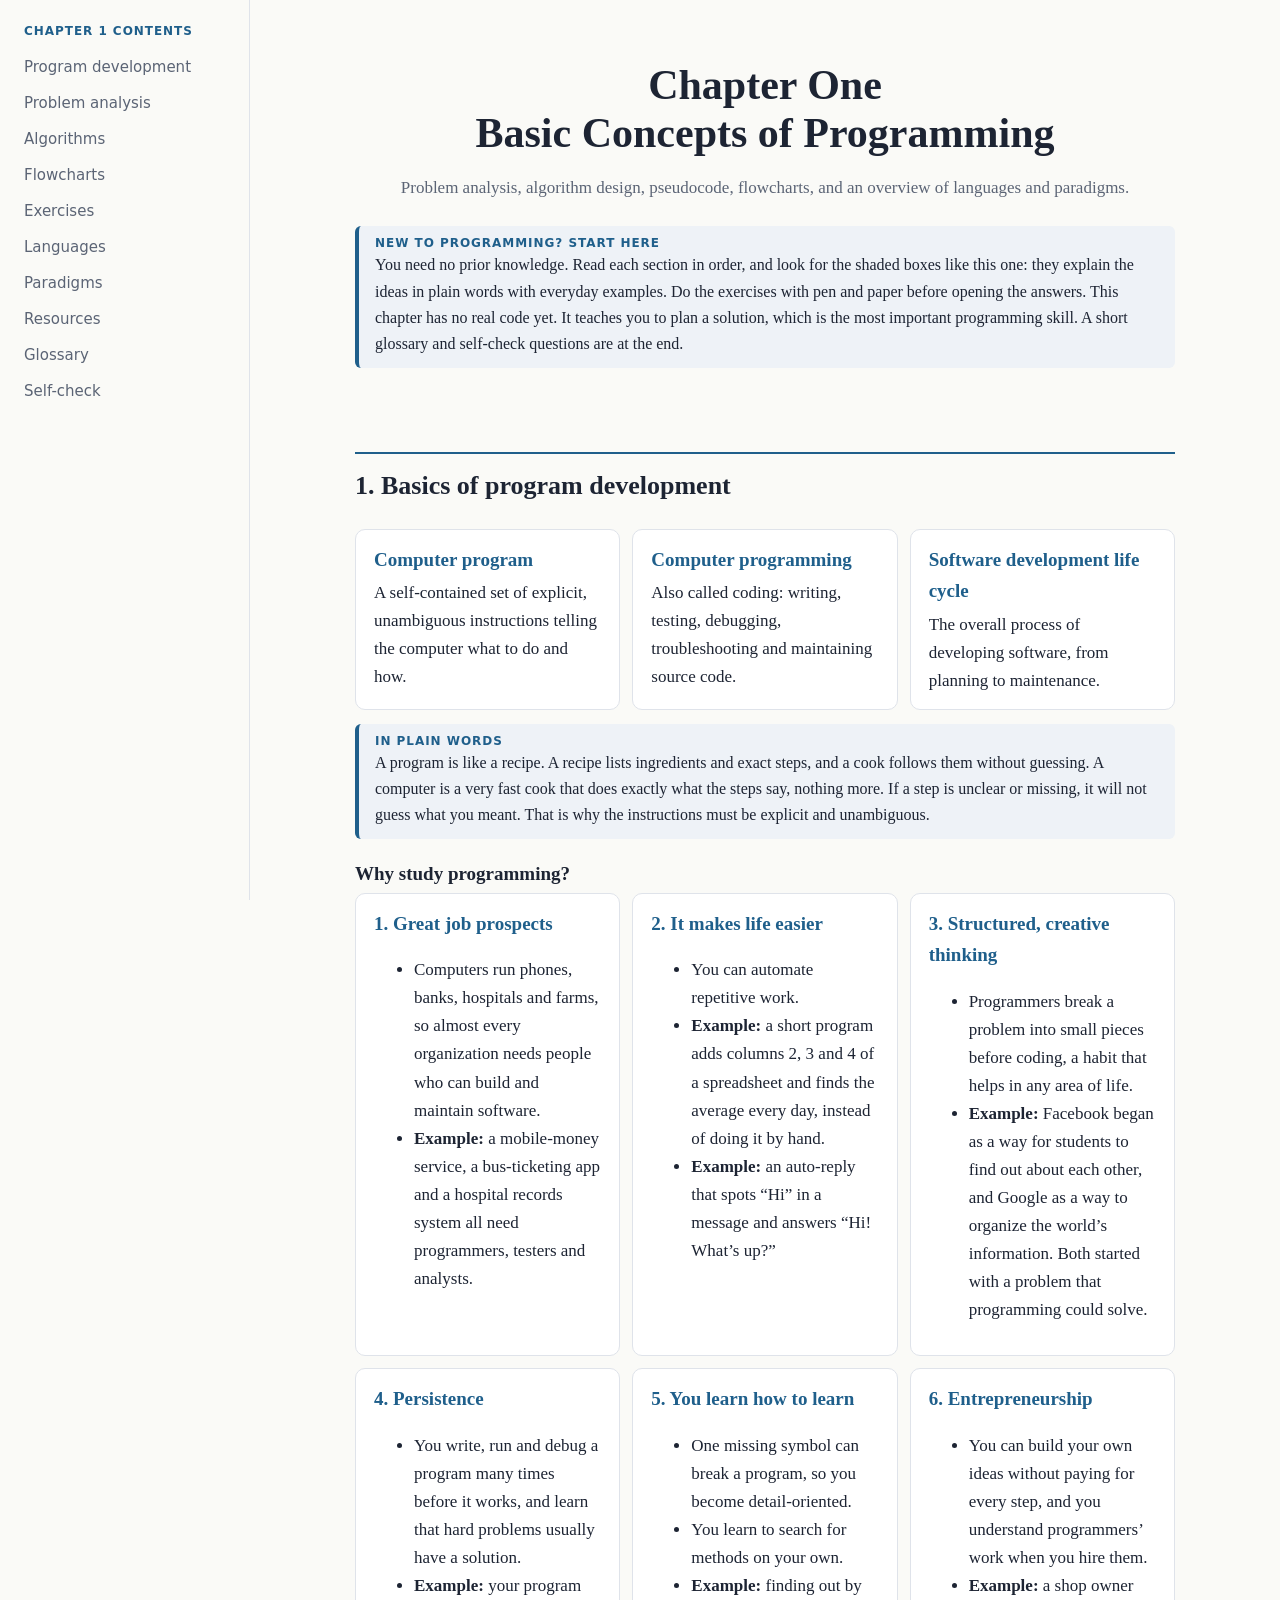
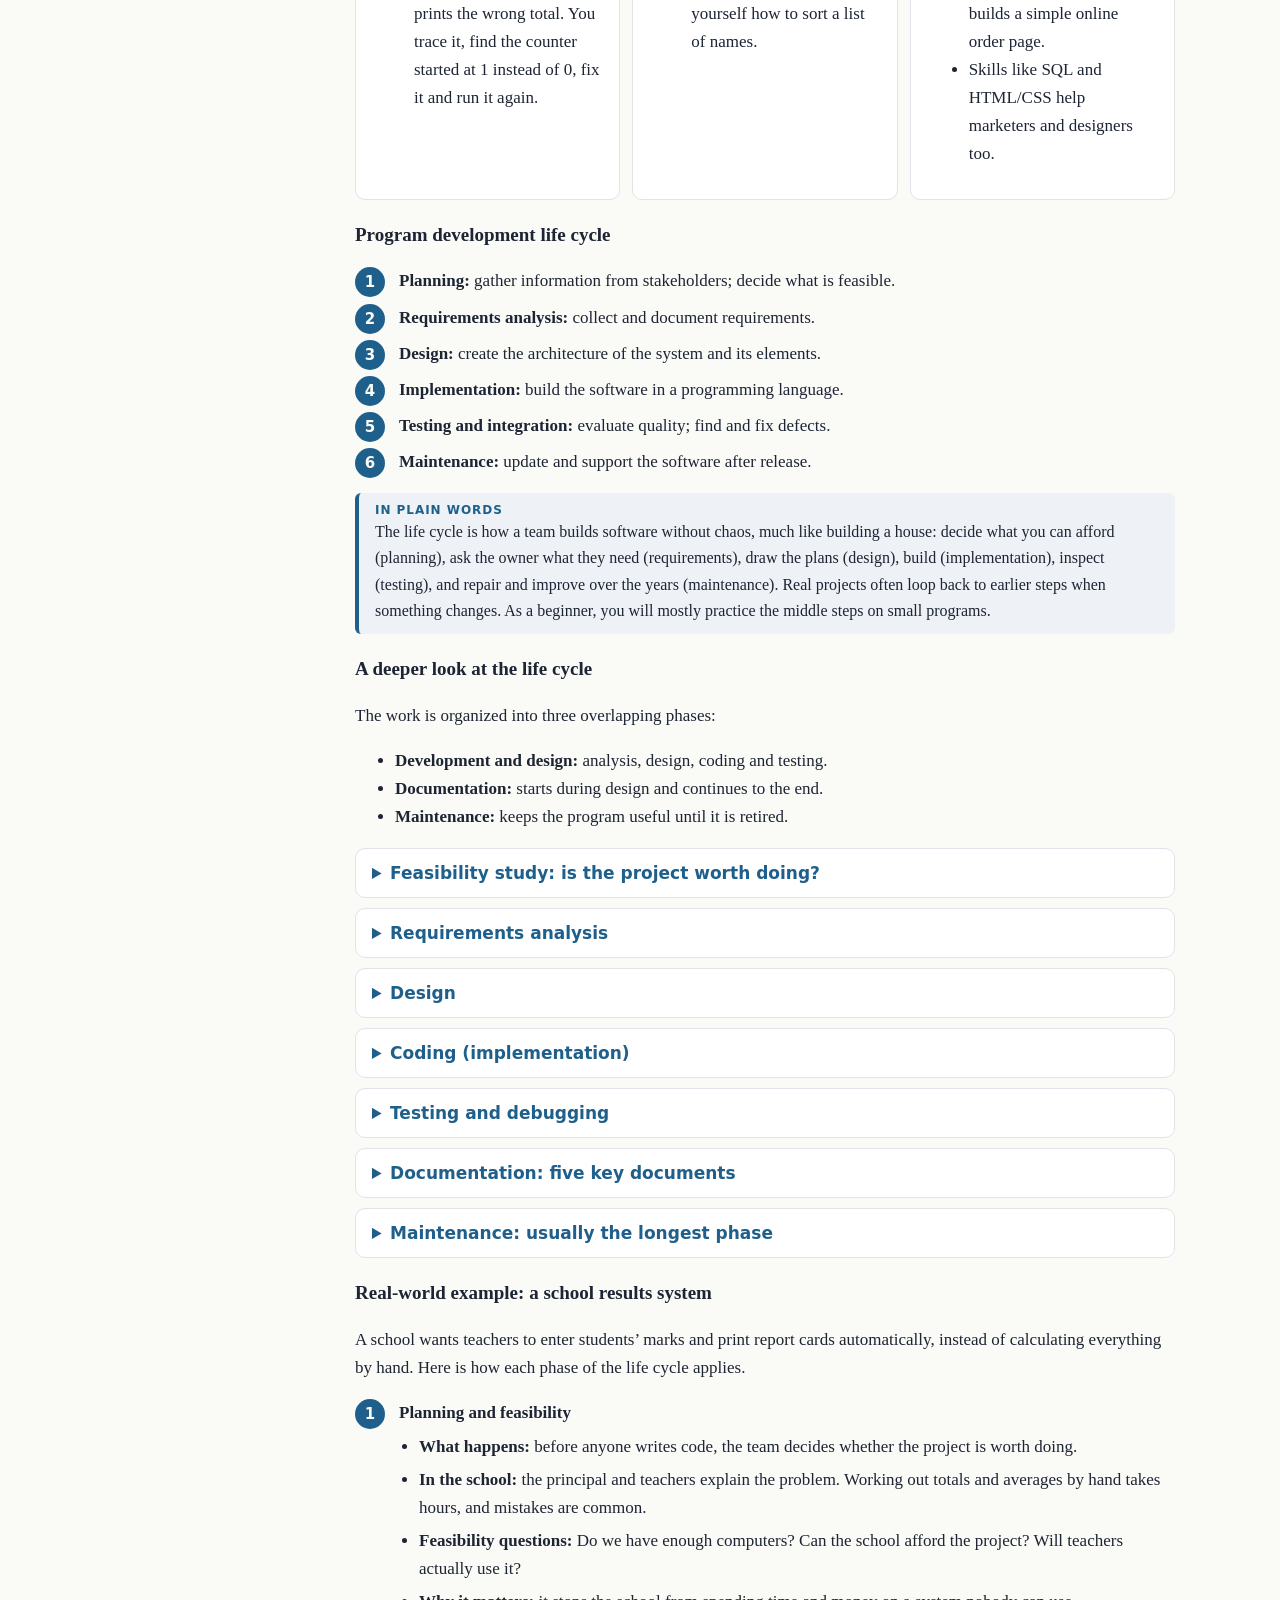
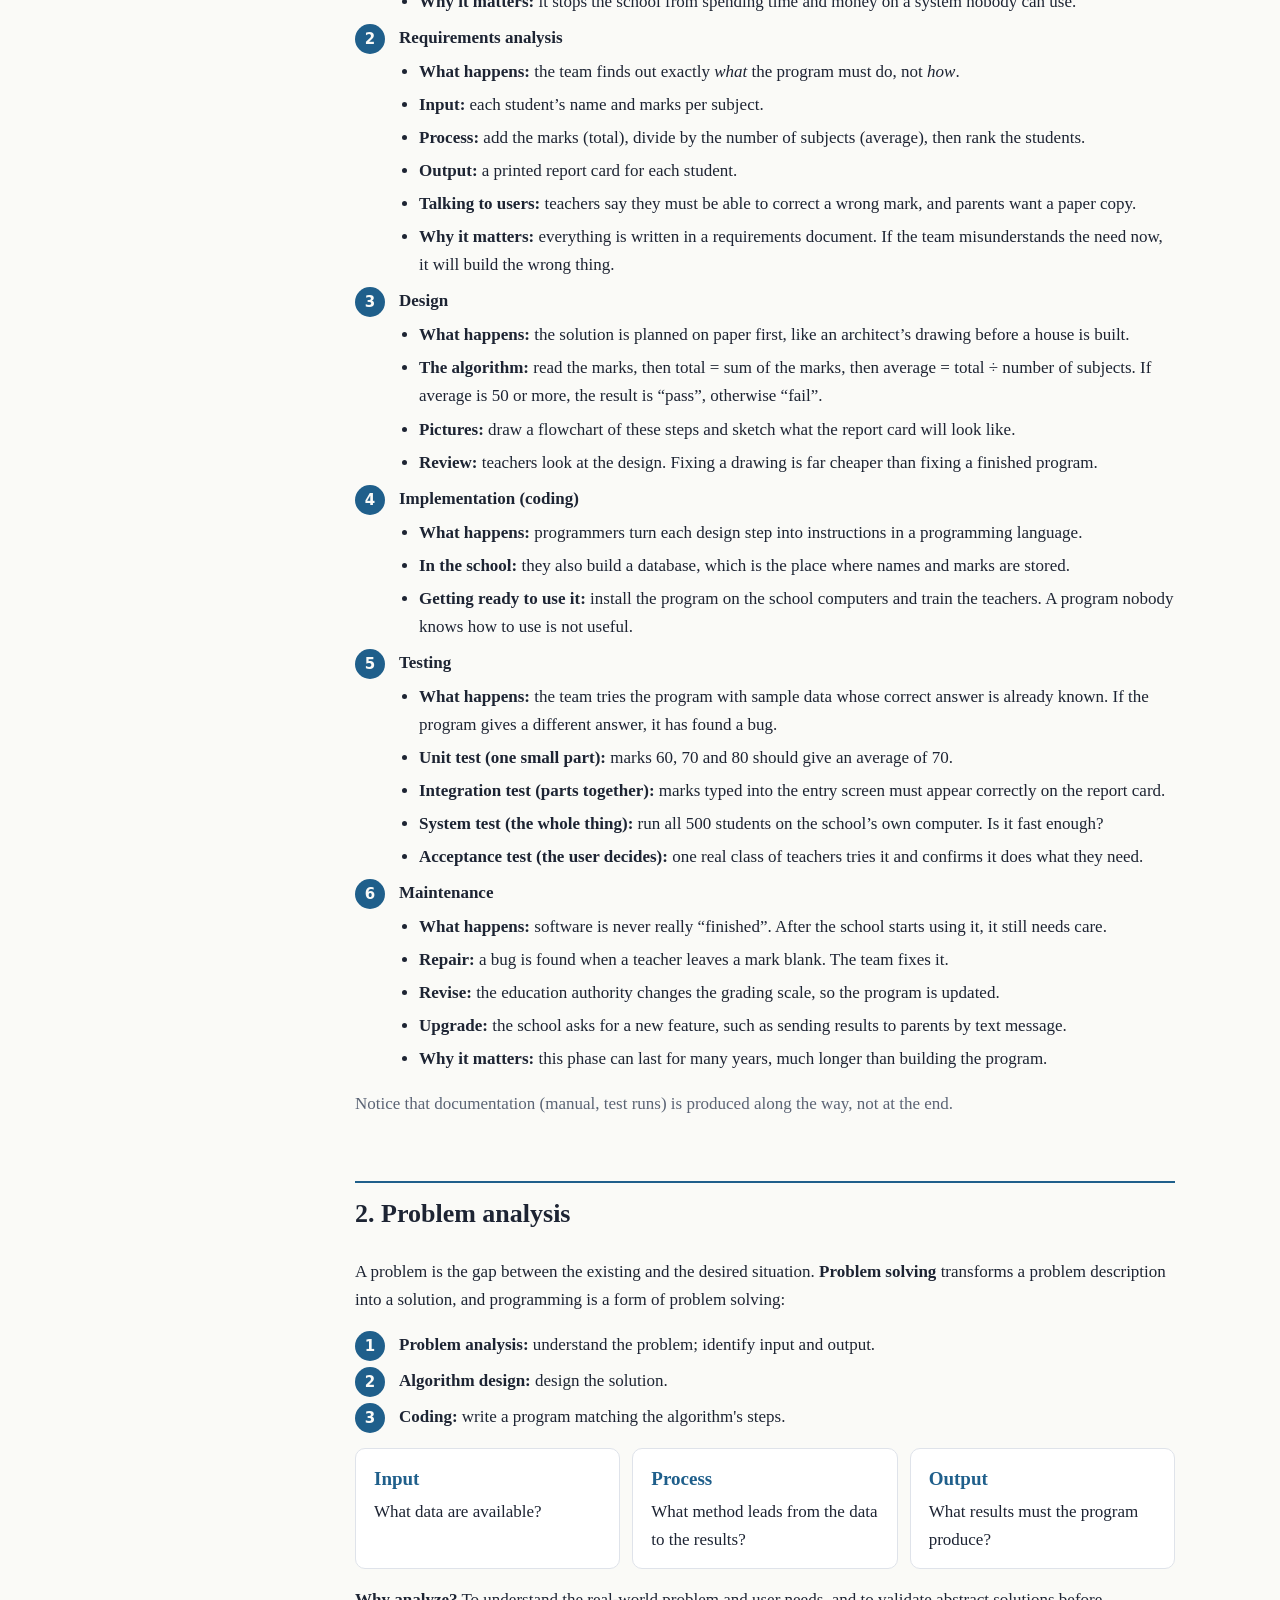
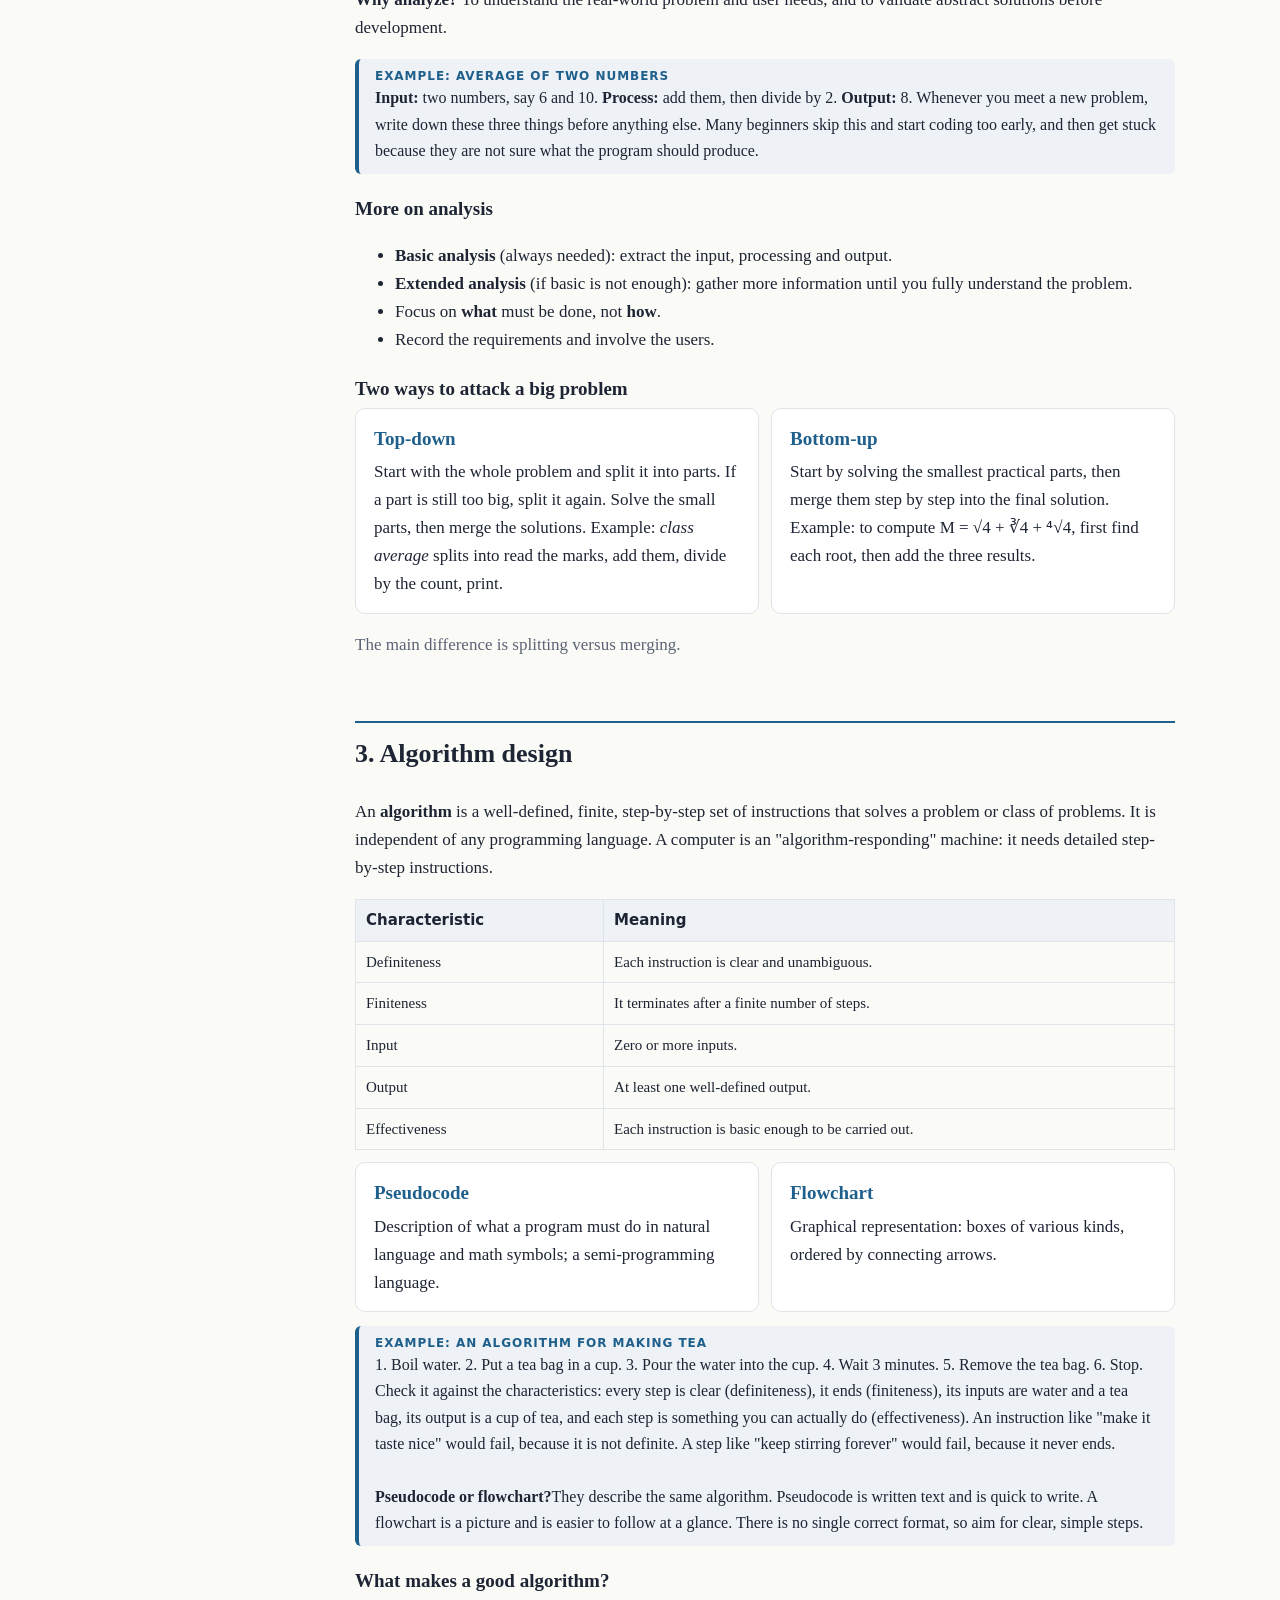
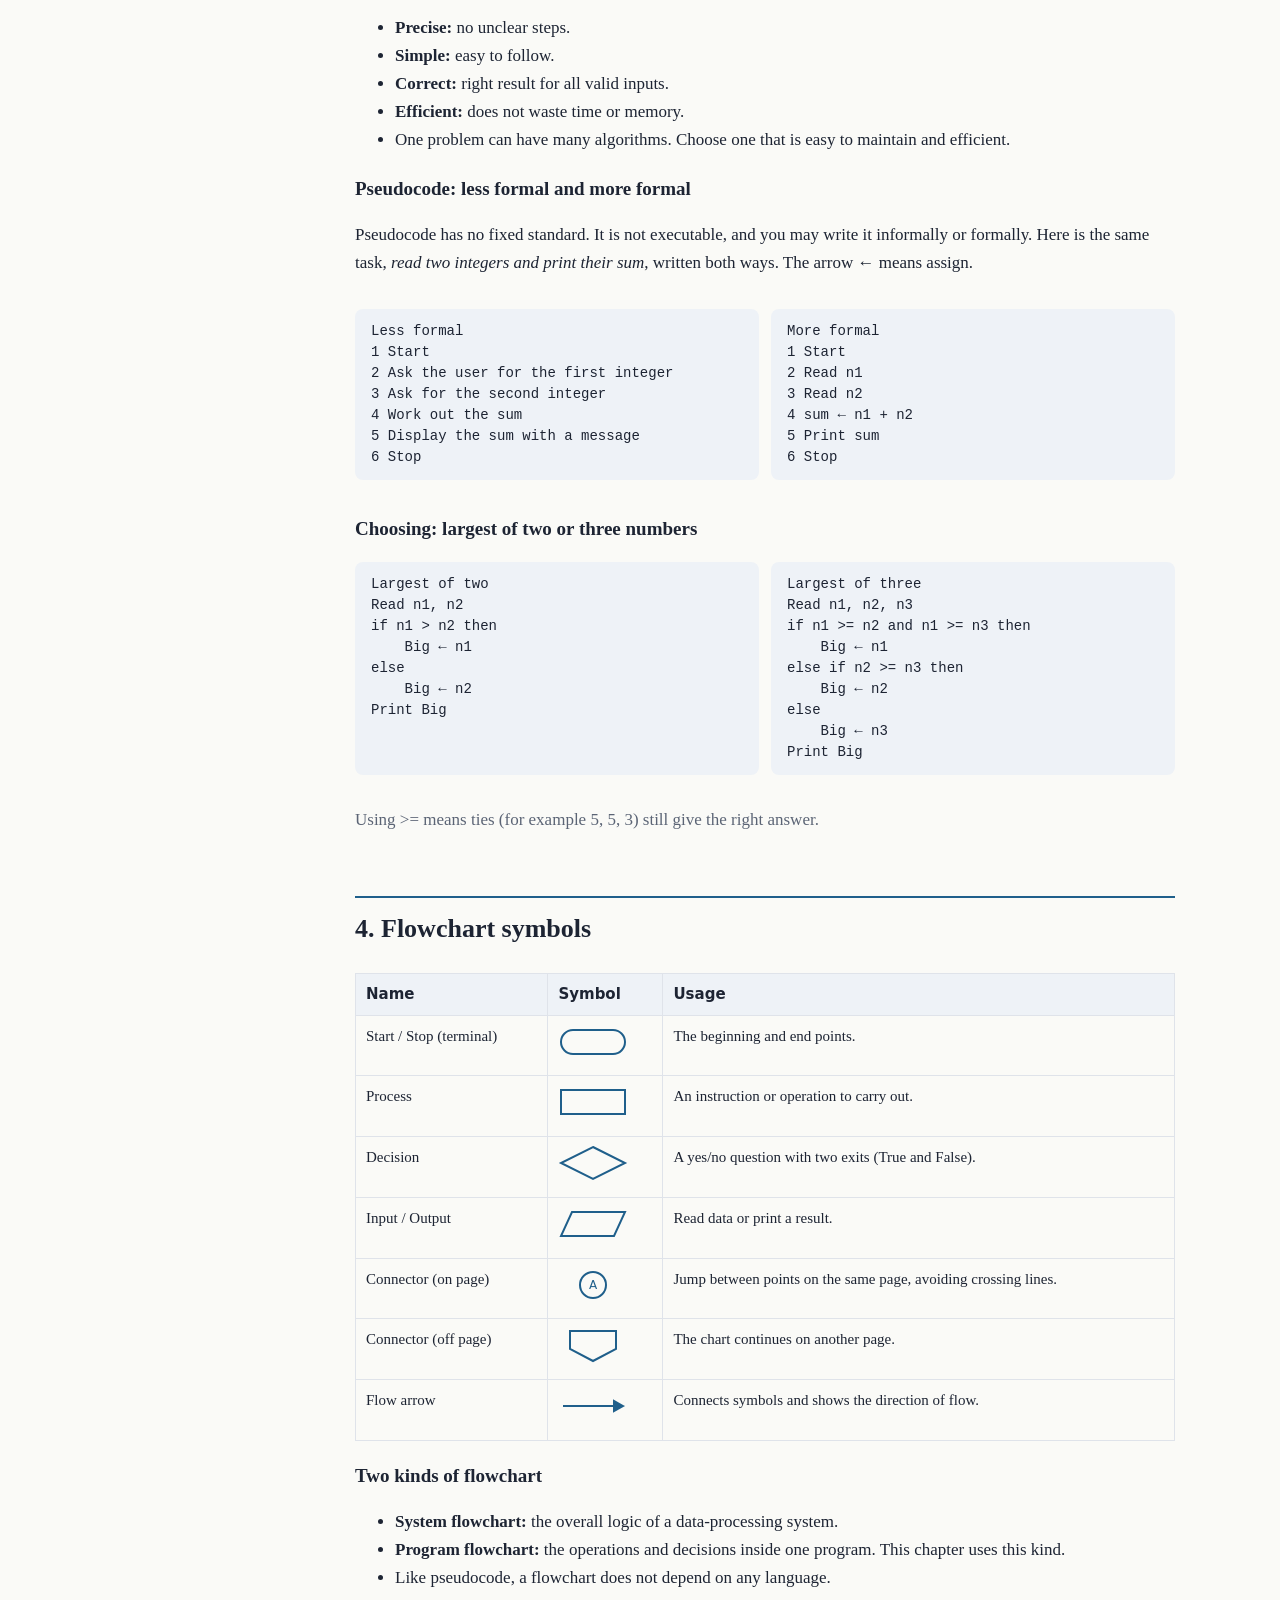
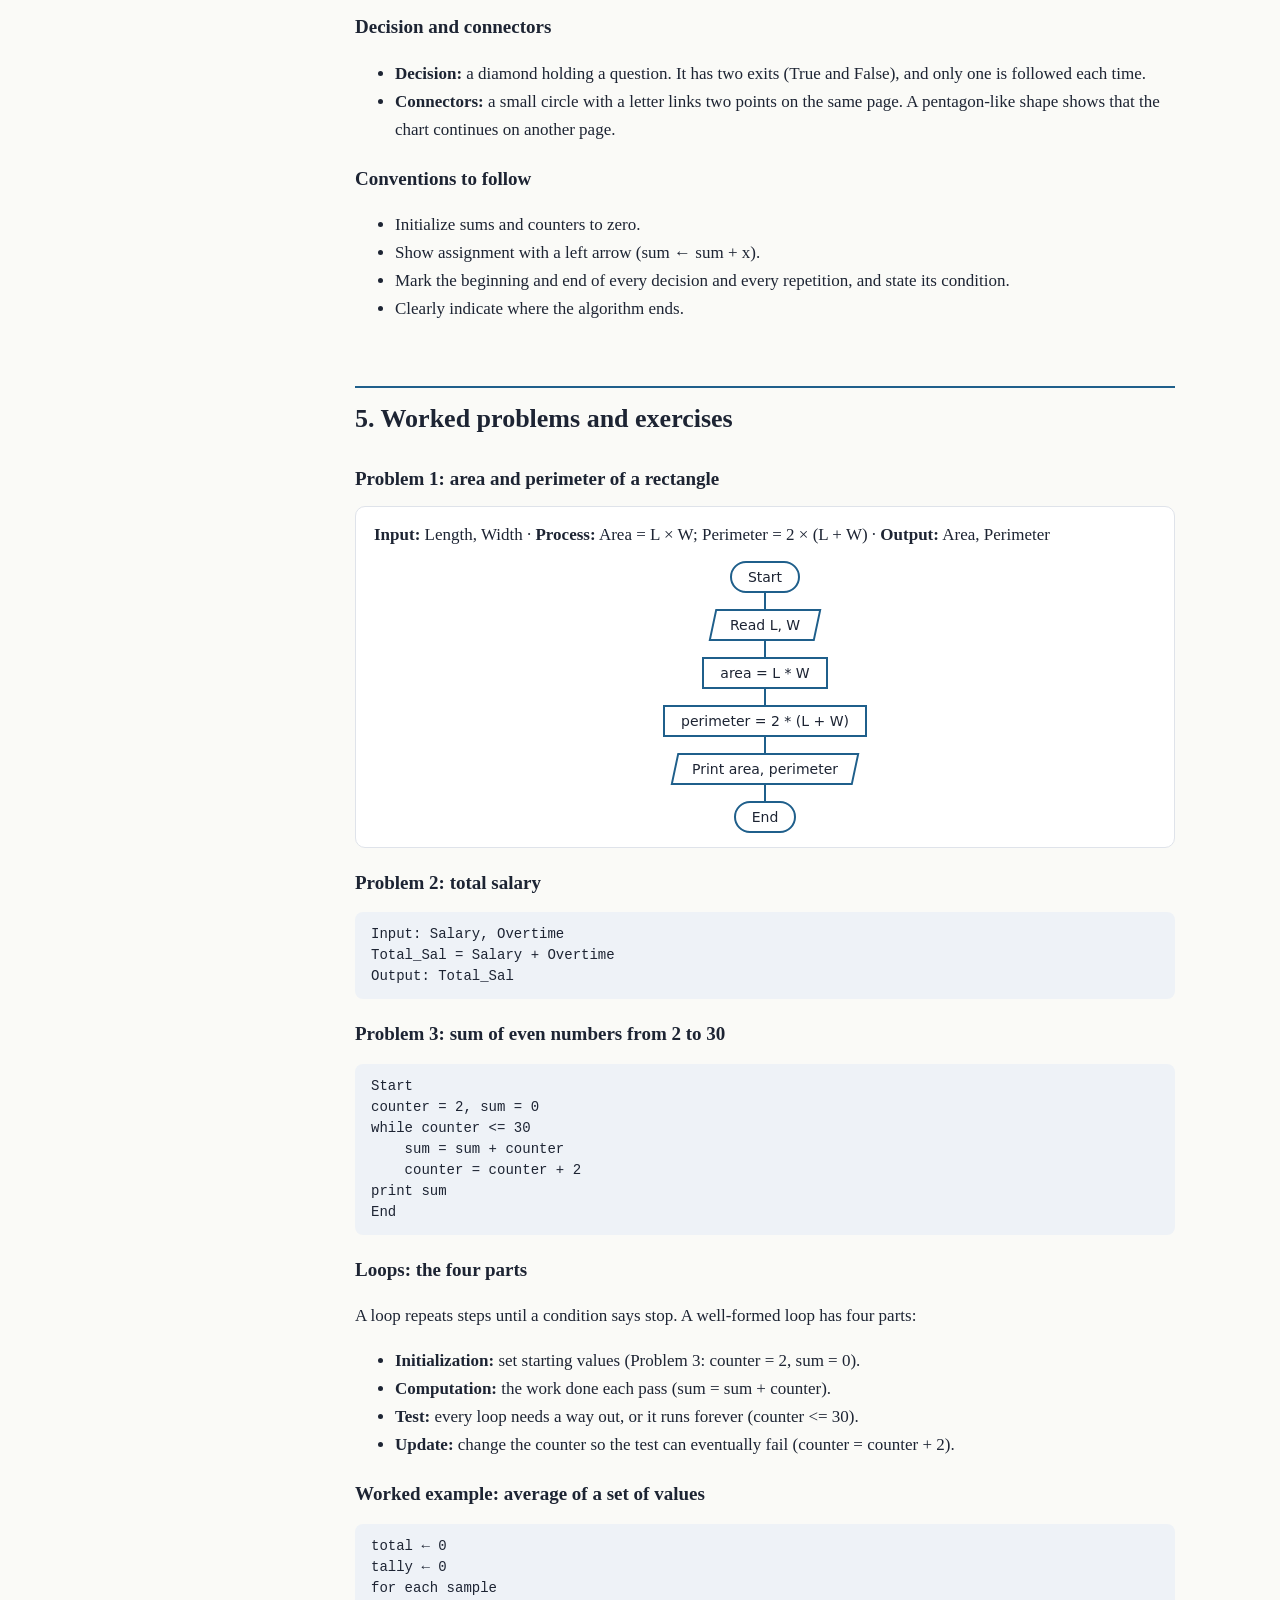
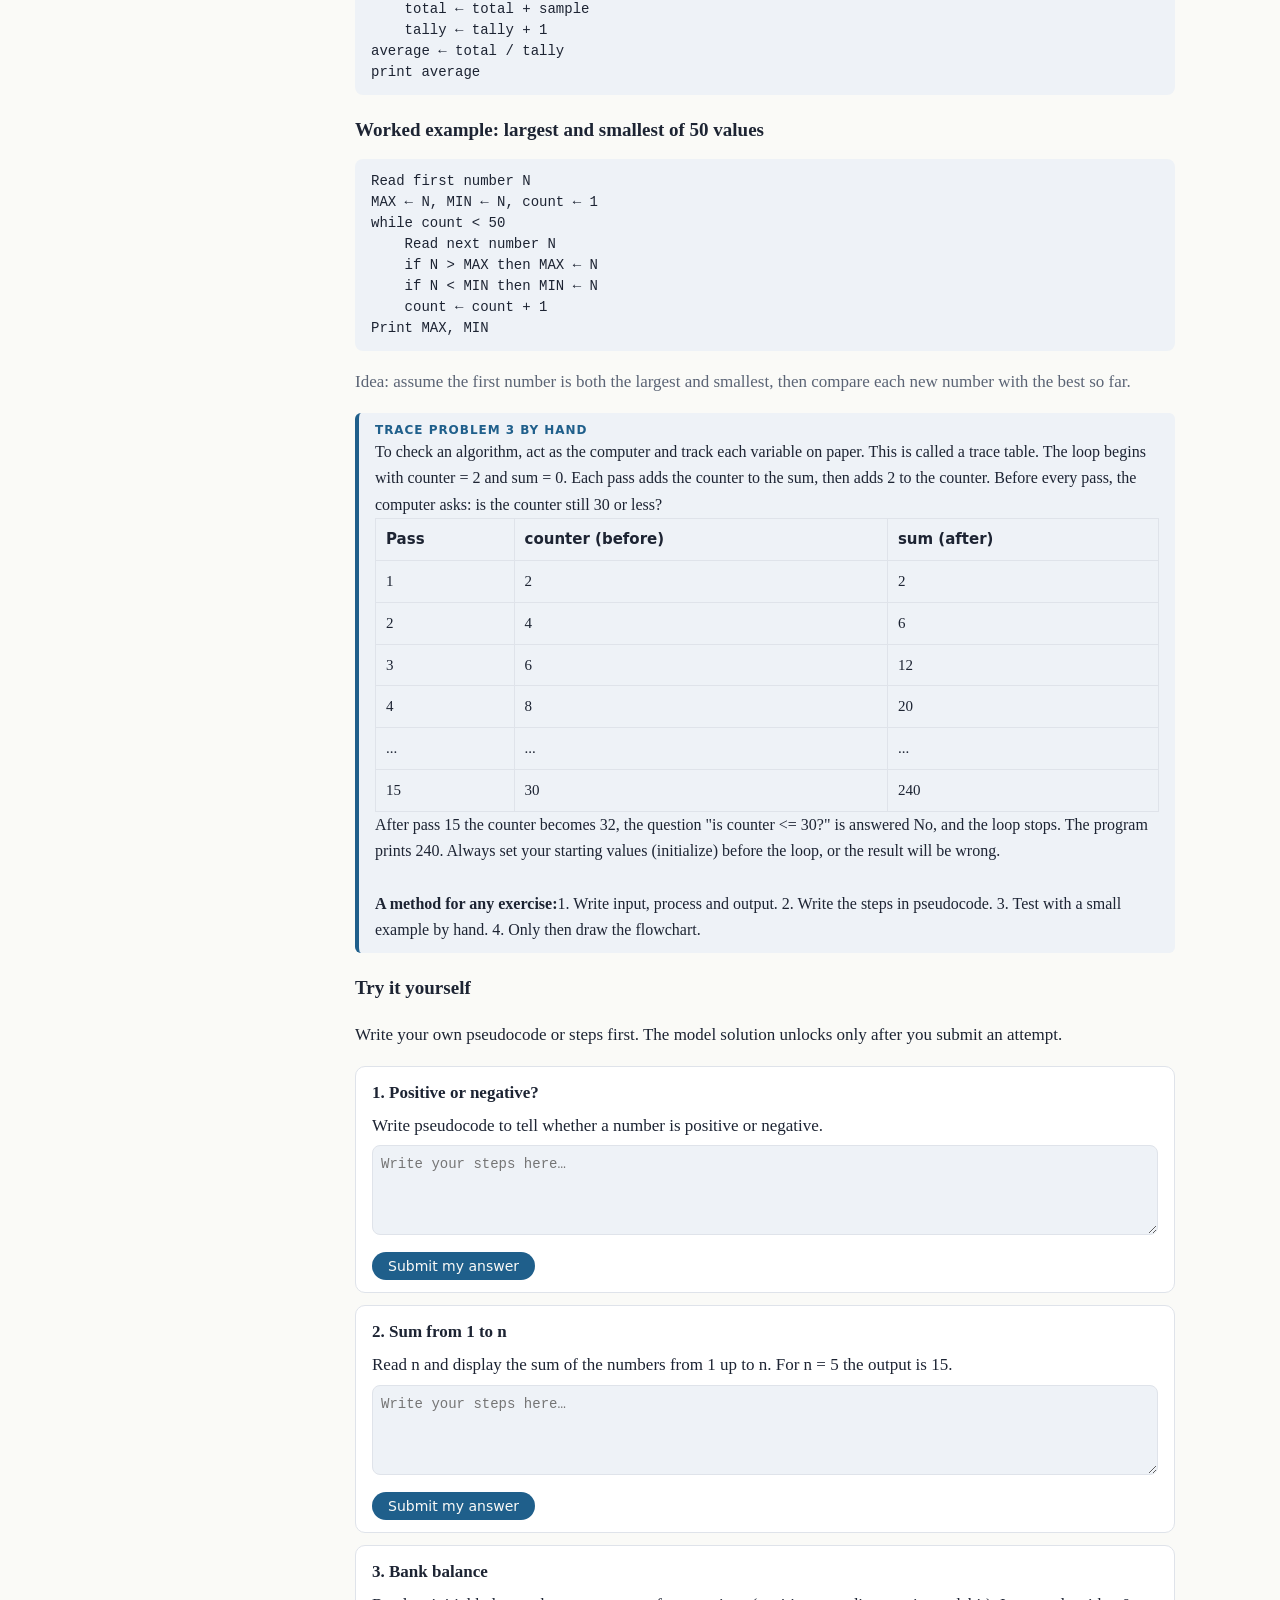
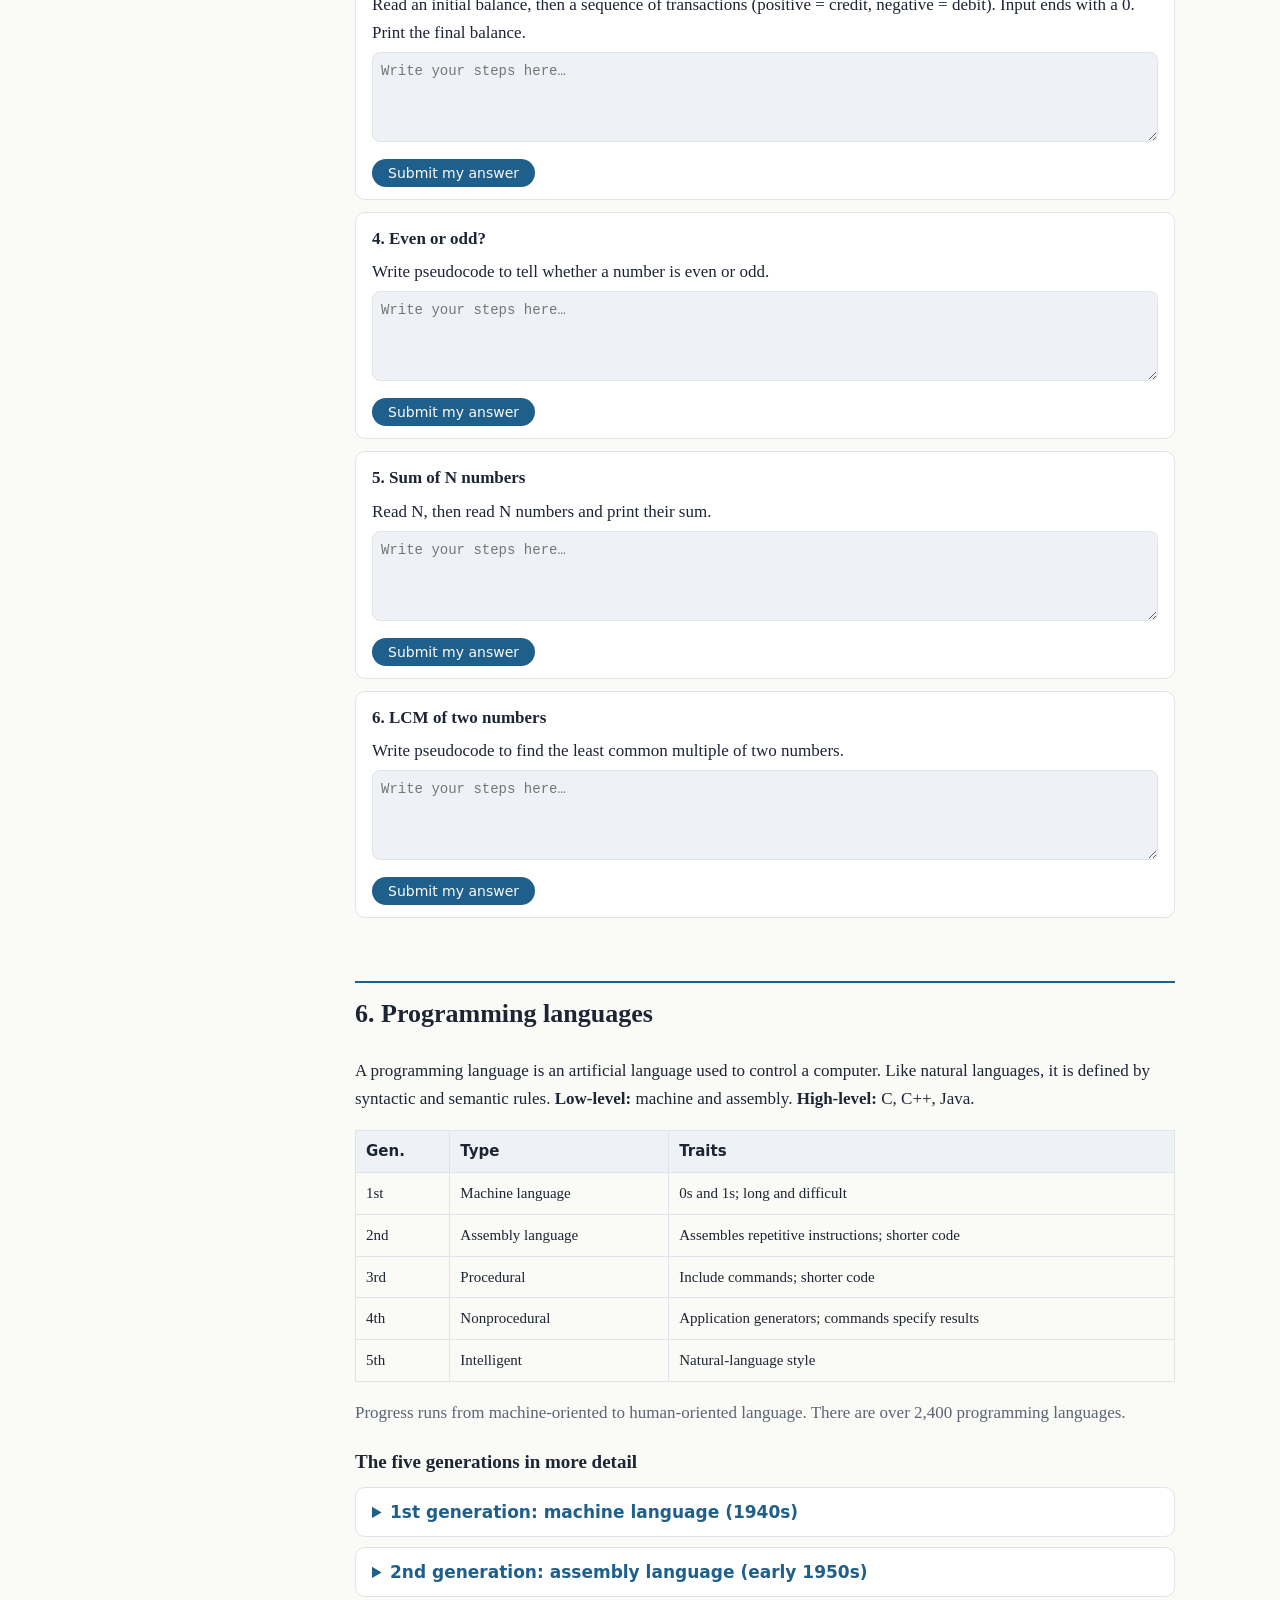
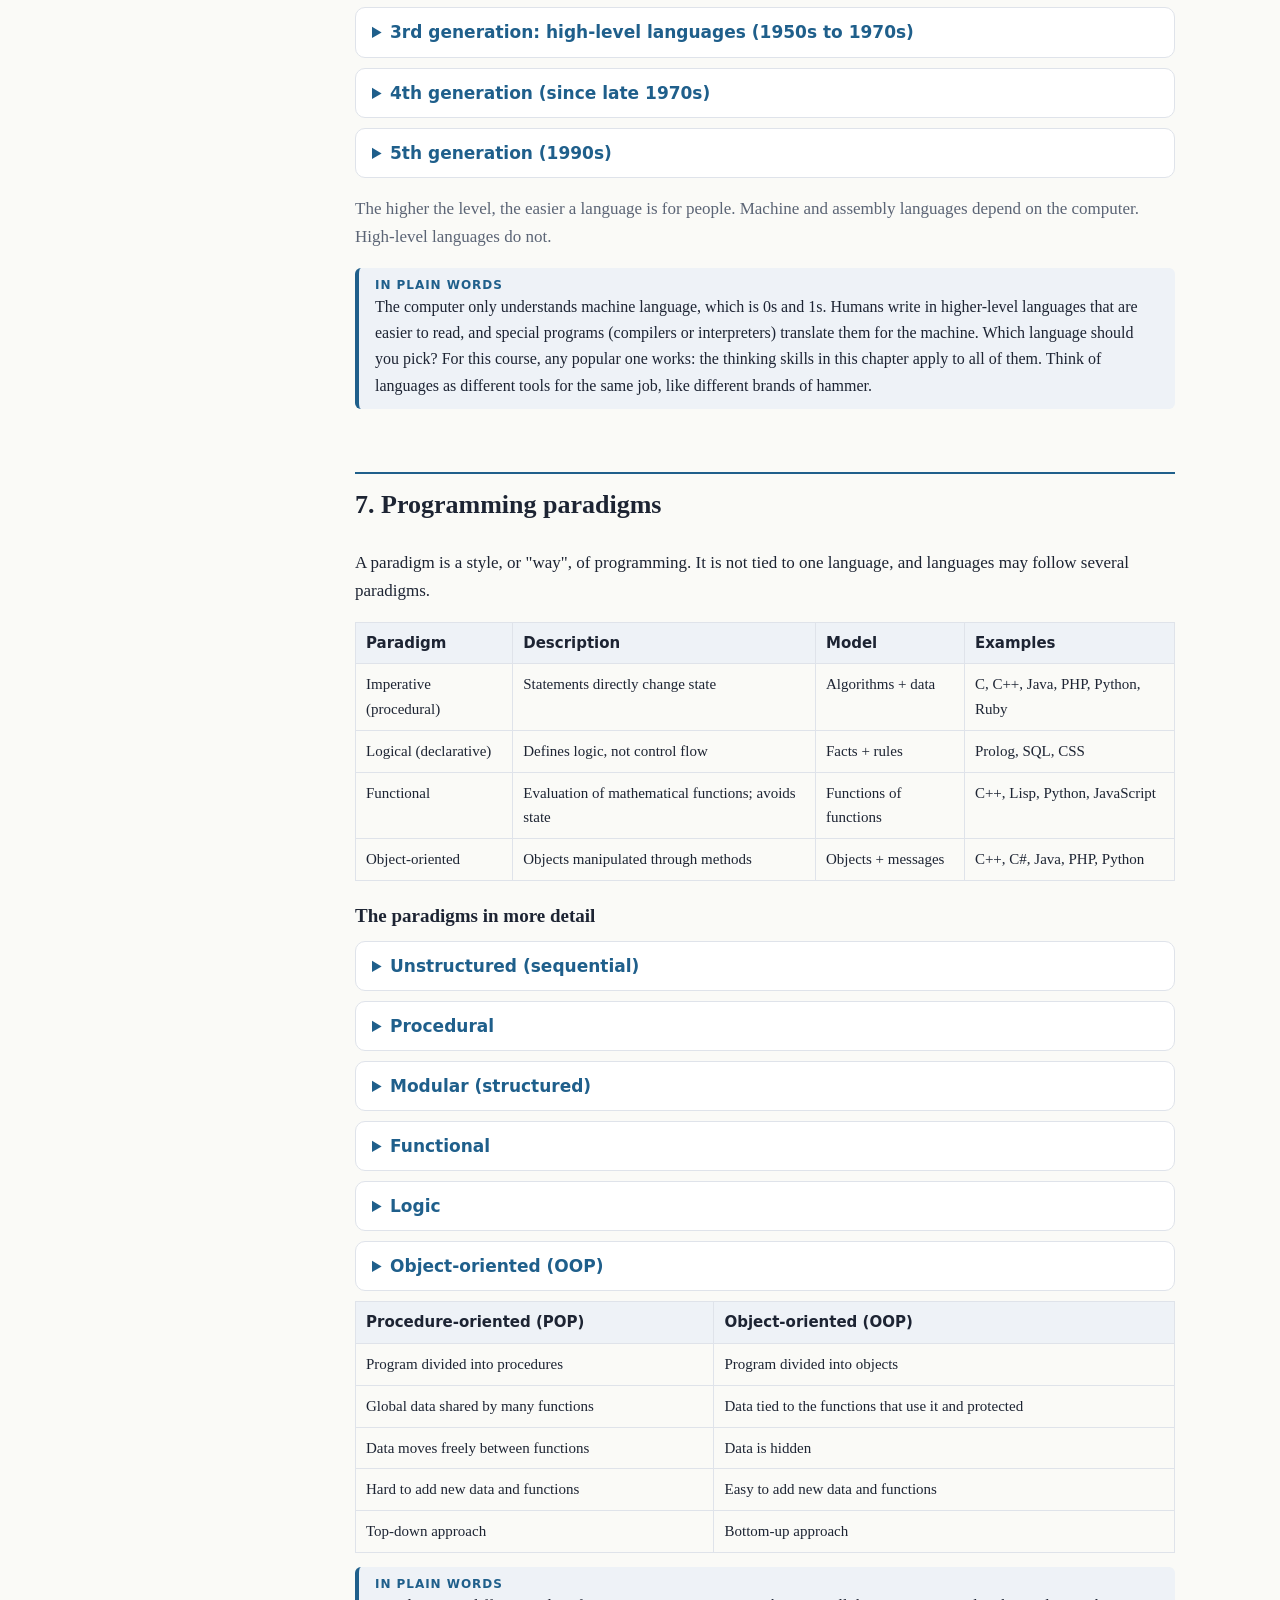
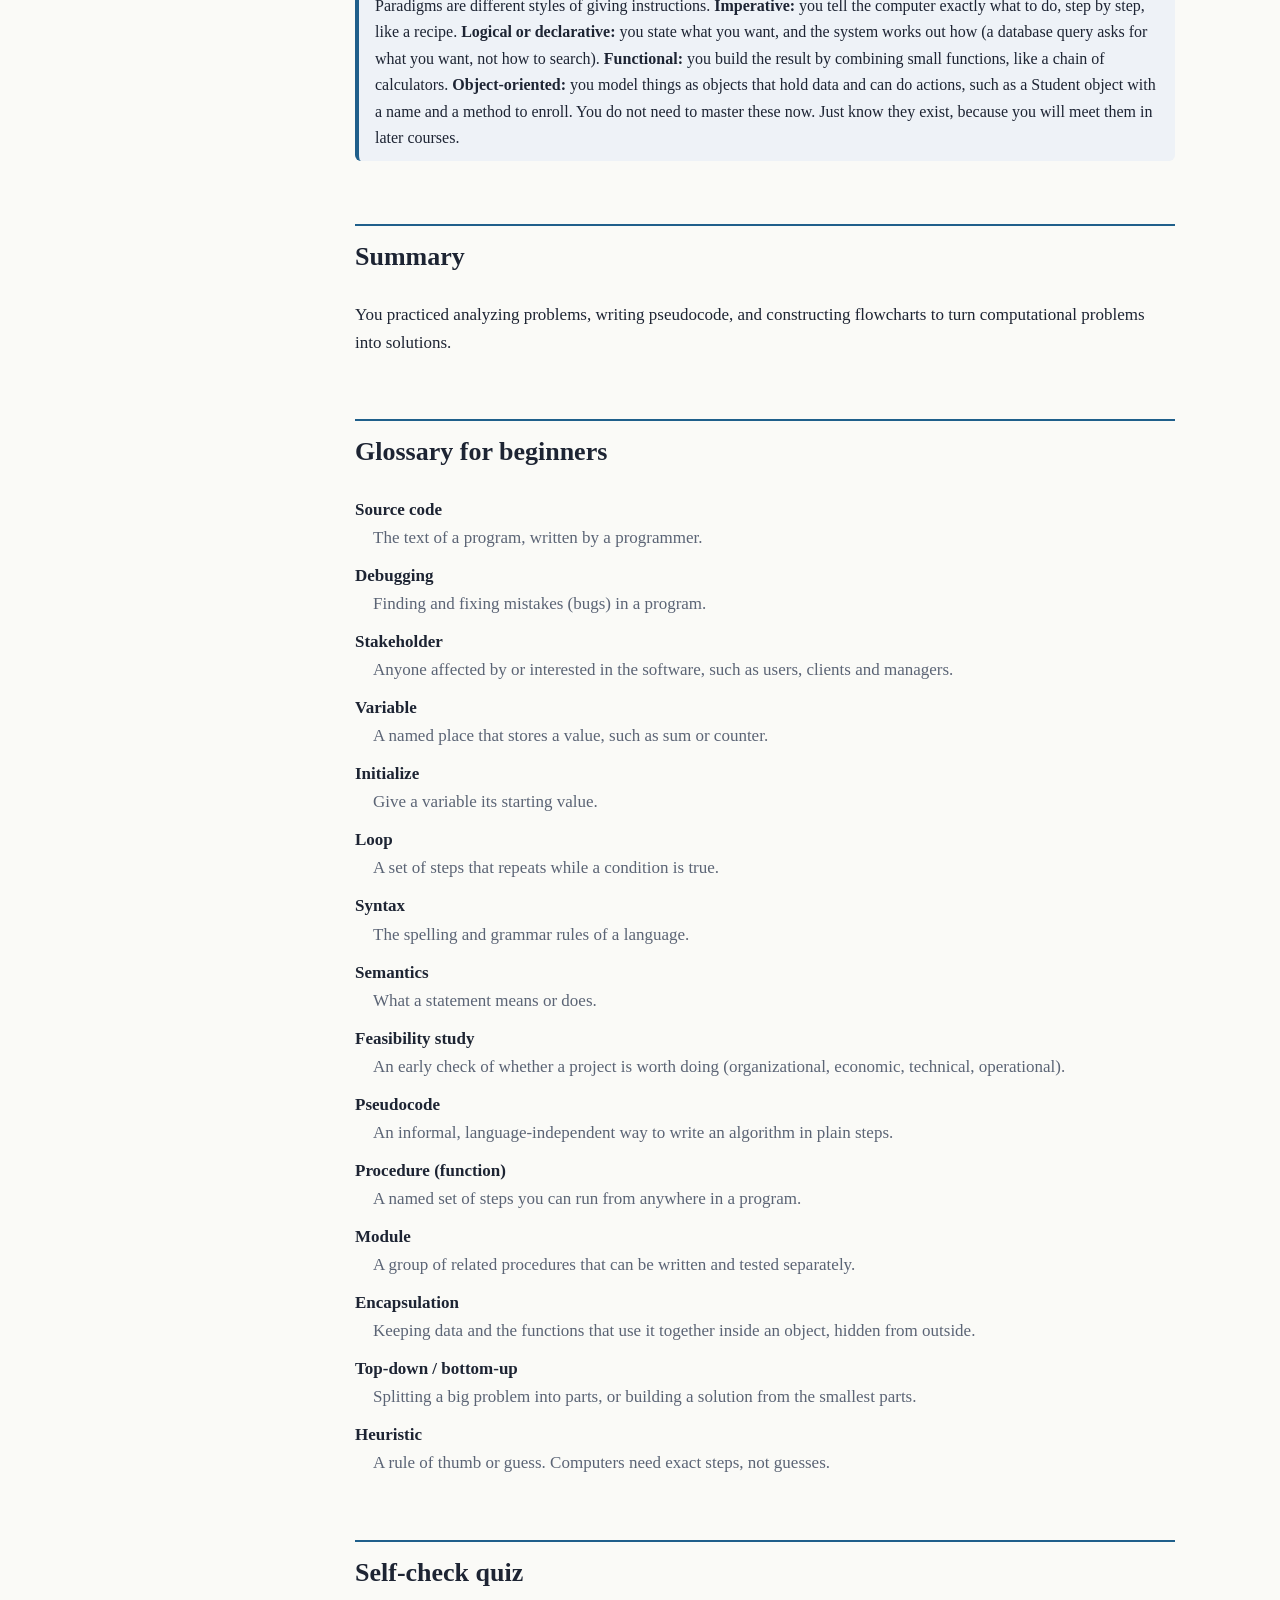
==== Chapter_One_Lecture_Note.html @ b1b12d28 "Rename Lecture_Note.html to Chapter_One_Lecture_Note.html" ====
<!DOCTYPE html>
<html lang="en"><head><meta charset="utf-8">
<meta name="viewport" content="width=device-width, initial-scale=1, viewport-fit=cover">
<title>Fundamentals of Programming I – Chapter 1</title>
<style>
:root{--bg:#fafaf7;--fg:#1d2433;--mu:#5b6475;--ac:#1f5f8b;--card:#fff;--bd:#dfe3ea;--code:#eef2f7;box-sizing:border-box;padding-top:env(safe-area-inset-top,0px);padding-bottom:env(safe-area-inset-bottom,0px);color-scheme:light}
@media(prefers-color-scheme:dark){:root:not([data-theme=light]){--bg:#13171f;--fg:#e8ebf1;--mu:#98a2b3;--ac:#6cb4e4;--card:#1b212c;--bd:#2c3442;--code:#232b38;color-scheme:dark}}
:root[data-theme=dark]{--bg:#13171f;--fg:#e8ebf1;--mu:#98a2b3;--ac:#6cb4e4;--card:#1b212c;--bd:#2c3442;--code:#232b38;color-scheme:dark}
html{scroll-padding-top:70px;scroll-behavior:smooth}
body{margin:0;background:var(--bg);color:var(--fg);font:17px/1.65 Georgia,'Times New Roman',serif}
nav{position:sticky;top:env(safe-area-inset-top,0px);background:var(--bg);border-bottom:1px solid var(--bd);padding:10px 16px;display:flex;gap:6px;overflow-x:auto;white-space:nowrap;z-index:5;font:14px system-ui,sans-serif}
nav a{color:var(--mu);text-decoration:none;padding:4px 10px;border-radius:14px}nav a:hover{background:var(--code);color:var(--ac)}
nav b{display:none}
@media(min-width:900px){
html{scroll-padding-top:20px}
body{padding-left:250px}
nav{position:fixed;top:0;left:0;bottom:0;width:250px;box-sizing:border-box;flex-direction:column;gap:2px;padding:calc(24px + env(safe-area-inset-top,0px)) 14px 24px;border-bottom:0;border-right:1px solid var(--bd);overflow-y:auto;white-space:normal;font-size:15px}
nav b{display:block;font:700 12px system-ui;letter-spacing:.08em;text-transform:uppercase;color:var(--ac);padding:0 10px 10px}
nav a{border-radius:8px;padding:8px 10px}
}
header{max-width:820px;margin:0 auto;padding:48px 20px 8px}
header small{font:600 13px system-ui;letter-spacing:.08em;text-transform:uppercase;color:var(--ac)}
h1{font-size:clamp(28px,5vw,42px);line-height:1.15;margin:.3em 0;text-align:center}
main{max-width:820px;margin:0 auto;padding:0 20px 60px}
h2{margin-top:2.4em;padding-top:.4em;border-top:2px solid var(--ac);font-size:26px}
h3{margin-bottom:.2em;font-size:19px}
.card{background:var(--card);border:1px solid var(--bd);border-radius:10px;padding:14px 18px;margin:12px 0}
.grid{display:grid;grid-template-columns:repeat(auto-fit,minmax(220px,1fr));gap:12px}
.grid .card{margin:0}.card h3{margin-top:0;color:var(--ac)}
ol.steps{counter-reset:s;list-style:none;padding:0}
ol.steps li{counter-increment:s;margin:8px 0;padding-left:44px;position:relative}
ol.steps li:before{content:counter(s);position:absolute;left:0;top:0;width:30px;height:30px;border-radius:50%;background:var(--ac);color:var(--bg);font:700 15px/30px system-ui;text-align:center}
.tw{overflow-x:auto}table{border-collapse:collapse;width:100%;font-size:15px}
th,td{border:1px solid var(--bd);padding:8px 10px;text-align:left;vertical-align:top}th{background:var(--code);font-family:system-ui}
pre{background:var(--code);padding:12px 16px;border-radius:8px;overflow-x:auto;font:14px/1.5 ui-monospace,Menlo,monospace}
details{background:var(--card);border:1px solid var(--bd);border-radius:10px;padding:10px 16px;margin:10px 0}
summary{cursor:pointer;font-weight:700;color:var(--ac);font-family:system-ui}
.fc{display:flex;flex-direction:column;align-items:center;font:14px system-ui;gap:0}
.fc div{padding:6px 16px;border:2px solid var(--ac);background:var(--card);text-align:center}
.fc .t{border-radius:20px}.fc .io{transform:skewX(-12deg)}.fc .io span{display:inline-block;transform:skewX(12deg)}
.fc i{width:2px;height:16px;background:var(--ac)}
.tip{background:var(--code);border-left:4px solid var(--ac);border-radius:6px;padding:10px 16px;margin:14px 0;font-size:16px}.tip b:first-child{display:block;font:700 12px system-ui;letter-spacing:.08em;text-transform:uppercase;color:var(--ac);margin-bottom:2px}dt{font-weight:700;margin-top:10px}dd{margin:0 0 0 18px;color:var(--mu)}
footer{text-align:center;color:var(--mu);font:14px system-ui;padding:30px 20px}
button{font:14px system-ui;background:var(--code);color:var(--fg);border:1px solid var(--bd);border-radius:14px;padding:4px 12px;cursor:pointer;float:right}
svg.sym{width:70px;height:36px;stroke:var(--ac);fill:none;stroke-width:2}svg.sym text{fill:var(--ac);stroke:none;font:12px system-ui}
.exq,.qz .q{background:var(--card);border:1px solid var(--bd);border-radius:10px;padding:12px 16px;margin:12px 0}
.exq textarea{width:100%;box-sizing:border-box;min-height:90px;background:var(--code);color:var(--fg);border:1px solid var(--bd);border-radius:8px;padding:8px;font:14px/1.5 ui-monospace,Menlo,monospace}
.btn{font:14px system-ui;background:var(--ac);color:var(--bg);border:0;border-radius:16px;padding:6px 16px;cursor:pointer;margin-top:8px;float:none}.btn:disabled{opacity:.5;cursor:default}
.msg{font:14px system-ui;color:var(--mu);margin-left:8px}.sol{margin-top:10px;border-top:1px dashed var(--bd);padding-top:8px}
.qz button.o{float:none;display:block;width:100%;text-align:left;margin:6px 0;padding:8px 12px;border-radius:8px;font:15px system-ui;background:var(--code);color:var(--fg);border:1px solid var(--bd);cursor:pointer}
.qz button.ok{border-color:#2e9b57;background:rgba(46,155,87,.2)}.qz button.no{border-color:#c0392b;background:rgba(192,57,43,.2)}
.why{font:14px system-ui;color:var(--mu);margin-top:6px}
ol.steps ul{list-style:disc;padding-left:20px;margin:6px 0 4px}ol.steps ul li{counter-increment:none;padding-left:0;margin:5px 0}ol.steps ul li:before{content:none}
</style></head><body>
<nav><b>Chapter 1 contents</b><a href="#sdlc">Program development</a><a href="#analysis">Problem analysis</a><a href="#algo">Algorithms</a><a href="#flow">Flowcharts</a><a href="#practice">Exercises</a><a href="#langs">Languages</a><a href="#paradigms">Paradigms</a><a href="#refs">Resources</a><a href="#gloss">Glossary</a><a href="#check">Self-check</a></nav>
<header>
<h1>Chapter One<br>Basic Concepts of Programming</h1>
<p style="color:var(--mu);text-align:center">Problem analysis, algorithm design, pseudocode, flowcharts, and an overview of languages and paradigms.</p><div class="tip" style="margin-top:24px"><b>New to programming? Start here</b>You need no prior knowledge. Read each section in order, and look for the shaded boxes like this one: they explain the ideas in plain words with everyday examples. Do the exercises with pen and paper before opening the answers. This chapter has no real code yet. It teaches you to plan a solution, which is the most important programming skill. A short glossary and self-check questions are at the end.</div></header>
<main>
<h2 id="sdlc">1. Basics of program development</h2>
<div class="grid">
<div class="card"><h3>Computer program</h3>A self-contained set of explicit, unambiguous instructions telling the computer what to do and how.</div>
<div class="card"><h3>Computer programming</h3>Also called coding: writing, testing, debugging, troubleshooting and maintaining source code.</div>
<div class="card"><h3>Software development life cycle</h3>The overall process of developing software, from planning to maintenance.</div></div>
<div class="tip"><b>In plain words</b>A program is like a recipe. A recipe lists ingredients and exact steps, and a cook follows them without guessing. A computer is a very fast cook that does exactly what the steps say, nothing more. If a step is unclear or missing, it will not guess what you meant. That is why the instructions must be explicit and unambiguous.</div>
<h3>Why study programming?</h3>
<div class="grid">
<div class="card"><h3>1. Great job prospects</h3><ul><li>Computers run phones, banks, hospitals and farms, so almost every organization needs people who can build and maintain software.</li><li><b>Example:</b> a mobile-money service, a bus-ticketing app and a hospital records system all need programmers, testers and analysts.</li></ul></div>
<div class="card"><h3>2. It makes life easier</h3><ul><li>You can automate repetitive work.</li><li><b>Example:</b> a short program adds columns 2, 3 and 4 of a spreadsheet and finds the average every day, instead of doing it by hand.</li><li><b>Example:</b> an auto-reply that spots “Hi” in a message and answers “Hi! What’s up?”</li></ul></div>
<div class="card"><h3>3. Structured, creative thinking</h3><ul><li>Programmers break a problem into small pieces before coding, a habit that helps in any area of life.</li><li><b>Example:</b> Facebook began as a way for students to find out about each other, and Google as a way to organize the world’s information. Both started with a problem that programming could solve.</li></ul></div>
<div class="card"><h3>4. Persistence</h3><ul><li>You write, run and debug a program many times before it works, and learn that hard problems usually have a solution.</li><li><b>Example:</b> your program prints the wrong total. You trace it, find the counter started at 1 instead of 0, fix it and run it again.</li></ul></div>
<div class="card"><h3>5. You learn how to learn</h3><ul><li>One missing symbol can break a program, so you become detail-oriented.</li><li>You learn to search for methods on your own.</li><li><b>Example:</b> finding out by yourself how to sort a list of names.</li></ul></div>
<div class="card"><h3>6. Entrepreneurship</h3><ul><li>You can build your own ideas without paying for every step, and you understand programmers’ work when you hire them.</li><li><b>Example:</b> a shop owner builds a simple online order page.</li><li>Skills like SQL and HTML/CSS help marketers and designers too.</li></ul></div></div>
<h3>Program development life cycle</h3>
<ol class="steps"><li><b>Planning:</b> gather information from stakeholders; decide what is feasible.</li><li><b>Requirements analysis:</b> collect and document requirements.</li><li><b>Design:</b> create the architecture of the system and its elements.</li><li><b>Implementation:</b> build the software in a programming language.</li><li><b>Testing and integration:</b> evaluate quality; find and fix defects.</li><li><b>Maintenance:</b> update and support the software after release.</li></ol>

<div class="tip"><b>In plain words</b>The life cycle is how a team builds software without chaos, much like building a house: decide what you can afford (planning), ask the owner what they need (requirements), draw the plans (design), build (implementation), inspect (testing), and repair and improve over the years (maintenance). Real projects often loop back to earlier steps when something changes. As a beginner, you will mostly practice the middle steps on small programs.</div>
<h3>A deeper look at the life cycle</h3>
<p>The work is organized into three overlapping phases:</p>
<ul><li><b>Development and design:</b> analysis, design, coding and testing.</li><li><b>Documentation:</b> starts during design and continues to the end.</li><li><b>Maintenance:</b> keeps the program useful until it is retired.</li></ul>
<details><summary>Feasibility study: is the project worth doing?</summary><ul><li><b>Organizational:</b> does it support the organization’s goals?</li><li><b>Economic:</b> will it save money or raise income?</li><li><b>Technical:</b> do we have the hardware, software and network?</li><li><b>Operational:</b> will users and management accept it? Does it meet customer and government requirements?</li></ul></details>
<details><summary>Requirements analysis</summary><ul><li>Find the input, processing and output (what must be done, not how).</li><li>Talk to the users and involve them throughout.</li><li>Record the requirements in a document.</li></ul></details>
<details><summary>Design</summary><ul><li>Design the solution as an algorithm: the blueprint of the system.</li><li>Review it with users before coding.</li><li>Catches mistakes before they are built in.</li></ul></details>
<details><summary>Coding (implementation)</summary><ul><li>Translate each algorithm step into the chosen language.</li><li>Also set up databases and networks.</li><li>Train the people who will use it.</li></ul></details>
<details><summary>Testing and debugging</summary><ul><li><b>Testing</b> checks whether the program is correct; <b>debugging</b> finds and fixes the errors (bugs).</li><li>Testing every case is impossible, so choose test data carefully. Good teams plan test data before coding.</li><li><b>Unit testing:</b> each small part on its own.</li><li><b>Integration testing:</b> parts combined, to check they work together.</li><li><b>System testing:</b> the whole system on its real platform.</li><li><b>Acceptance testing:</b> does it do what the user needs?</li></ul></details>
<details><summary>Documentation: five key documents</summary><ul><li>The algorithm and its changes</li><li>A program description</li><li>A well-commented program listing</li><li>Sample test runs</li><li>A users’ manual</li></ul></details>
<details><summary>Maintenance: usually the longest phase</summary><ul><li><b>Repair</b> bugs found later.</li><li><b>Revise</b> for new needs, such as organizational change.</li><li><b>Upgrade</b> with new features or new technology.</li><li>Development takes days or months; maintenance can last years. Good documentation makes it cheaper.</li></ul></details>
<h3>Real-world example: a school results system</h3>
<p>A school wants teachers to enter students’ marks and print report cards automatically, instead of calculating everything by hand. Here is how each phase of the life cycle applies.</p>
<ol class="steps">
<li><b>Planning and feasibility</b><ul>
<li><b>What happens:</b> before anyone writes code, the team decides whether the project is worth doing.</li>
<li><b>In the school:</b> the principal and teachers explain the problem. Working out totals and averages by hand takes hours, and mistakes are common.</li>
<li><b>Feasibility questions:</b> Do we have enough computers? Can the school afford the project? Will teachers actually use it?</li>
<li><b>Why it matters:</b> it stops the school from spending time and money on a system nobody can use.</li></ul></li>
<li><b>Requirements analysis</b><ul>
<li><b>What happens:</b> the team finds out exactly <i>what</i> the program must do, not <i>how</i>.</li>
<li><b>Input:</b> each student’s name and marks per subject.</li>
<li><b>Process:</b> add the marks (total), divide by the number of subjects (average), then rank the students.</li>
<li><b>Output:</b> a printed report card for each student.</li>
<li><b>Talking to users:</b> teachers say they must be able to correct a wrong mark, and parents want a paper copy.</li>
<li><b>Why it matters:</b> everything is written in a requirements document. If the team misunderstands the need now, it will build the wrong thing.</li></ul></li>
<li><b>Design</b><ul>
<li><b>What happens:</b> the solution is planned on paper first, like an architect’s drawing before a house is built.</li>
<li><b>The algorithm:</b> read the marks, then total = sum of the marks, then average = total ÷ number of subjects. If average is 50 or more, the result is “pass”, otherwise “fail”.</li>
<li><b>Pictures:</b> draw a flowchart of these steps and sketch what the report card will look like.</li>
<li><b>Review:</b> teachers look at the design. Fixing a drawing is far cheaper than fixing a finished program.</li></ul></li>
<li><b>Implementation (coding)</b><ul>
<li><b>What happens:</b> programmers turn each design step into instructions in a programming language.</li>
<li><b>In the school:</b> they also build a database, which is the place where names and marks are stored.</li>
<li><b>Getting ready to use it:</b> install the program on the school computers and train the teachers. A program nobody knows how to use is not useful.</li></ul></li>
<li><b>Testing</b><ul>
<li><b>What happens:</b> the team tries the program with sample data whose correct answer is already known. If the program gives a different answer, it has found a bug.</li>
<li><b>Unit test (one small part):</b> marks 60, 70 and 80 should give an average of 70.</li>
<li><b>Integration test (parts together):</b> marks typed into the entry screen must appear correctly on the report card.</li>
<li><b>System test (the whole thing):</b> run all 500 students on the school’s own computer. Is it fast enough?</li>
<li><b>Acceptance test (the user decides):</b> one real class of teachers tries it and confirms it does what they need.</li></ul></li>
<li><b>Maintenance</b><ul>
<li><b>What happens:</b> software is never really “finished”. After the school starts using it, it still needs care.</li>
<li><b>Repair:</b> a bug is found when a teacher leaves a mark blank. The team fixes it.</li>
<li><b>Revise:</b> the education authority changes the grading scale, so the program is updated.</li>
<li><b>Upgrade:</b> the school asks for a new feature, such as sending results to parents by text message.</li>
<li><b>Why it matters:</b> this phase can last for many years, much longer than building the program.</li></ul></li></ol>
<p style="color:var(--mu)">Notice that documentation (manual, test runs) is produced along the way, not at the end.</p>
<h2 id="analysis">2. Problem analysis</h2>
<p>A problem is the gap between the existing and the desired situation. <b>Problem solving</b> transforms a problem description into a solution, and programming is a form of problem solving:</p>
<ol class="steps"><li><b>Problem analysis:</b> understand the problem; identify input and output.</li><li><b>Algorithm design:</b> design the solution.</li><li><b>Coding:</b> write a program matching the algorithm's steps.</li></ol>
<div class="grid"><div class="card"><h3>Input</h3>What data are available?</div><div class="card"><h3>Process</h3>What method leads from the data to the results?</div><div class="card"><h3>Output</h3>What results must the program produce?</div></div>
<p><b>Why analyze?</b> To understand the real-world problem and user needs, and to validate abstract solutions before development.</p>

<div class="tip"><b>Example: average of two numbers</b><b>Input:</b> two numbers, say 6 and 10. <b>Process:</b> add them, then divide by 2. <b>Output:</b> 8. Whenever you meet a new problem, write down these three things before anything else. Many beginners skip this and start coding too early, and then get stuck because they are not sure what the program should produce.</div>
<h3>More on analysis</h3>
<ul><li><b>Basic analysis</b> (always needed): extract the input, processing and output.</li><li><b>Extended analysis</b> (if basic is not enough): gather more information until you fully understand the problem.</li><li>Focus on <b>what</b> must be done, not <b>how</b>.</li><li>Record the requirements and involve the users.</li></ul>
<h3>Two ways to attack a big problem</h3>
<div class="grid"><div class="card"><h3>Top-down</h3>Start with the whole problem and split it into parts. If a part is still too big, split it again. Solve the small parts, then merge the solutions. Example: <i>class average</i> splits into read the marks, add them, divide by the count, print.</div><div class="card"><h3>Bottom-up</h3>Start by solving the smallest practical parts, then merge them step by step into the final solution. Example: to compute M = &radic;4 + &#8731;4 + &#8308;&radic;4, first find each root, then add the three results.</div></div>
<p style="color:var(--mu)">The main difference is splitting versus merging.</p>
<h2 id="algo">3. Algorithm design</h2>
<p>An <b>algorithm</b> is a well-defined, finite, step-by-step set of instructions that solves a problem or class of problems. It is independent of any programming language. A computer is an "algorithm-responding" machine: it needs detailed step-by-step instructions.</p>
<div class="tw"><table><tr><th>Characteristic</th><th>Meaning</th></tr>
<tr><td>Definiteness</td><td>Each instruction is clear and unambiguous.</td></tr>
<tr><td>Finiteness</td><td>It terminates after a finite number of steps.</td></tr>
<tr><td>Input</td><td>Zero or more inputs.</td></tr>
<tr><td>Output</td><td>At least one well-defined output.</td></tr>
<tr><td>Effectiveness</td><td>Each instruction is basic enough to be carried out.</td></tr></table></div>
<div class="grid" style="margin-top:12px"><div class="card"><h3>Pseudocode</h3>Description of what a program must do in natural language and math symbols; a semi-programming language.</div><div class="card"><h3>Flowchart</h3>Graphical representation: boxes of various kinds, ordered by connecting arrows.</div></div>

<div class="tip"><b>Example: an algorithm for making tea</b>1. Boil water. 2. Put a tea bag in a cup. 3. Pour the water into the cup. 4. Wait 3 minutes. 5. Remove the tea bag. 6. Stop.<br>Check it against the characteristics: every step is clear (definiteness), it ends (finiteness), its inputs are water and a tea bag, its output is a cup of tea, and each step is something you can actually do (effectiveness). An instruction like "make it taste nice" would fail, because it is not definite. A step like "keep stirring forever" would fail, because it never ends.<br><br><b>Pseudocode or flowchart?</b>They describe the same algorithm. Pseudocode is written text and is quick to write. A flowchart is a picture and is easier to follow at a glance. There is no single correct format, so aim for clear, simple steps.</div>
<h3>What makes a good algorithm?</h3>
<ul><li><b>Precise:</b> no unclear steps.</li><li><b>Simple:</b> easy to follow.</li><li><b>Correct:</b> right result for all valid inputs.</li><li><b>Efficient:</b> does not waste time or memory.</li><li>One problem can have many algorithms. Choose one that is easy to maintain and efficient.</li></ul>
<h3>Pseudocode: less formal and more formal</h3>
<p>Pseudocode has no fixed standard. It is not executable, and you may write it informally or formally. Here is the same task, <i>read two integers and print their sum</i>, written both ways. The arrow ← means assign.</p>
<div class="grid"><pre>Less formal
1 Start
2 Ask the user for the first integer
3 Ask for the second integer
4 Work out the sum
5 Display the sum with a message
6 Stop</pre><pre>More formal
1 Start
2 Read n1
3 Read n2
4 sum ← n1 + n2
5 Print sum
6 Stop</pre></div>
<h3>Choosing: largest of two or three numbers</h3>
<div class="grid"><pre>Largest of two
Read n1, n2
if n1 &gt; n2 then
    Big ← n1
else
    Big ← n2
Print Big</pre><pre>Largest of three
Read n1, n2, n3
if n1 &gt;= n2 and n1 &gt;= n3 then
    Big ← n1
else if n2 &gt;= n3 then
    Big ← n2
else
    Big ← n3
Print Big</pre></div>
<p style="color:var(--mu)">Using &gt;= means ties (for example 5, 5, 3) still give the right answer.</p>
<h2 id="flow">4. Flowchart symbols</h2>
<div class="tw"><table><tr><th>Name</th><th>Symbol</th><th>Usage</th></tr><tr><td>Start / Stop (terminal)</td><td><svg class="sym" viewBox="0 0 70 36"><rect x="3" y="6" width="64" height="24" rx="12"/></svg></td><td>The beginning and end points.</td></tr><tr><td>Process</td><td><svg class="sym" viewBox="0 0 70 36"><rect x="3" y="6" width="64" height="24"/></svg></td><td>An instruction or operation to carry out.</td></tr><tr><td>Decision</td><td><svg class="sym" viewBox="0 0 70 36"><polygon points="35,2 67,18 35,34 3,18"/></svg></td><td>A yes/no question with two exits (True and False).</td></tr><tr><td>Input / Output</td><td><svg class="sym" viewBox="0 0 70 36"><polygon points="14,6 67,6 56,30 3,30"/></svg></td><td>Read data or print a result.</td></tr><tr><td>Connector (on page)</td><td><svg class="sym" viewBox="0 0 70 36"><circle cx="35" cy="18" r="13"/><text x="31" y="22">A</text></svg></td><td>Jump between points on the same page, avoiding crossing lines.</td></tr><tr><td>Connector (off page)</td><td><svg class="sym" viewBox="0 0 70 36"><polygon points="12,4 58,4 58,22 35,34 12,22"/></svg></td><td>The chart continues on another page.</td></tr><tr><td>Flow arrow</td><td><svg class="sym" viewBox="0 0 70 36"><line x1="5" y1="18" x2="58" y2="18"/><polygon points="65,18 56,13 56,23" fill="currentColor" style="fill:var(--ac)"/></svg></td><td>Connects symbols and shows the direction of flow.</td></tr></table></div>
<h3>Two kinds of flowchart</h3>
<ul><li><b>System flowchart:</b> the overall logic of a data-processing system.</li><li><b>Program flowchart:</b> the operations and decisions inside one program. This chapter uses this kind.</li><li>Like pseudocode, a flowchart does not depend on any language.</li></ul>
<h3>Decision and connectors</h3>
<ul><li><b>Decision:</b> a diamond holding a question. It has two exits (True and False), and only one is followed each time.</li><li><b>Connectors:</b> a small circle with a letter links two points on the same page. A pentagon-like shape shows that the chart continues on another page.</li></ul>
<h3>Conventions to follow</h3>
<ul><li>Initialize sums and counters to zero.</li><li>Show assignment with a left arrow (sum ← sum + x).</li><li>Mark the beginning and end of every decision and every repetition, and state its condition.</li><li>Clearly indicate where the algorithm ends.</li></ul>
<h2 id="practice">5. Worked problems and exercises</h2>
<h3>Problem 1: area and perimeter of a rectangle</h3>
<div class="card"><b>Input:</b> Length, Width · <b>Process:</b> Area = L × W; Perimeter = 2 × (L + W) · <b>Output:</b> Area, Perimeter
<div class="fc" style="margin-top:12px"><div class="t">Start</div><i></i><div class="io"><span>Read L, W</span></div><i></i><div>area = L * W</div><i></i><div>perimeter = 2 * (L + W)</div><i></i><div class="io"><span>Print area, perimeter</span></div><i></i><div class="t">End</div></div></div>
<h3>Problem 2: total salary</h3>
<pre>Input: Salary, Overtime
Total_Sal = Salary + Overtime
Output: Total_Sal</pre>
<h3>Problem 3: sum of even numbers from 2 to 30</h3>
<pre>Start
counter = 2, sum = 0
while counter &lt;= 30
    sum = sum + counter
    counter = counter + 2
print sum
End</pre>
<h3>Loops: the four parts</h3>
<p>A loop repeats steps until a condition says stop. A well-formed loop has four parts:</p>
<ul><li><b>Initialization:</b> set starting values (Problem 3: counter = 2, sum = 0).</li><li><b>Computation:</b> the work done each pass (sum = sum + counter).</li><li><b>Test:</b> every loop needs a way out, or it runs forever (counter &lt;= 30).</li><li><b>Update:</b> change the counter so the test can eventually fail (counter = counter + 2).</li></ul>
<h3>Worked example: average of a set of values</h3>
<pre>total ← 0
tally ← 0
for each sample
    total ← total + sample
    tally ← tally + 1
average ← total / tally
print average</pre>
<h3>Worked example: largest and smallest of 50 values</h3>
<pre>Read first number N
MAX ← N, MIN ← N, count ← 1
while count &lt; 50
    Read next number N
    if N &gt; MAX then MAX ← N
    if N &lt; MIN then MIN ← N
    count ← count + 1
Print MAX, MIN</pre>
<p style="color:var(--mu)">Idea: assume the first number is both the largest and smallest, then compare each new number with the best so far.</p>
<div class="tip"><b>Trace Problem 3 by hand</b>To check an algorithm, act as the computer and track each variable on paper. This is called a trace table. The loop begins with counter = 2 and sum = 0. Each pass adds the counter to the sum, then adds 2 to the counter. Before every pass, the computer asks: is the counter still 30 or less?<div class="tw"><table><tr><th>Pass</th><th>counter (before)</th><th>sum (after)</th></tr><tr><td>1</td><td>2</td><td>2</td></tr><tr><td>2</td><td>4</td><td>6</td></tr><tr><td>3</td><td>6</td><td>12</td></tr><tr><td>4</td><td>8</td><td>20</td></tr><tr><td>...</td><td>...</td><td>...</td></tr><tr><td>15</td><td>30</td><td>240</td></tr></table></div>After pass 15 the counter becomes 32, the question "is counter &lt;= 30?" is answered No, and the loop stops. The program prints 240. Always set your starting values (initialize) before the loop, or the result will be wrong.<br><br><b>A method for any exercise:</b>1. Write input, process and output. 2. Write the steps in pseudocode. 3. Test with a small example by hand. 4. Only then draw the flowchart.</div>
<h3>Try it yourself</h3>
<p>Write your own pseudocode or steps first. The model solution unlocks only after you submit an attempt.</p>
<div id="ex"></div>
<h2 id="langs">6. Programming languages</h2>
<p>A programming language is an artificial language used to control a computer. Like natural languages, it is defined by syntactic and semantic rules. <b>Low-level:</b> machine and assembly. <b>High-level:</b> C, C++, Java.</p>
<div class="tw"><table><tr><th>Gen.</th><th>Type</th><th>Traits</th></tr>
<tr><td>1st</td><td>Machine language</td><td>0s and 1s; long and difficult</td></tr>
<tr><td>2nd</td><td>Assembly language</td><td>Assembles repetitive instructions; shorter code</td></tr>
<tr><td>3rd</td><td>Procedural</td><td>Include commands; shorter code</td></tr>
<tr><td>4th</td><td>Nonprocedural</td><td>Application generators; commands specify results</td></tr>
<tr><td>5th</td><td>Intelligent</td><td>Natural-language style</td></tr></table></div>
<p style="color:var(--mu)">Progress runs from machine-oriented to human-oriented language. There are over 2,400 programming languages.</p>

<h3>The five generations in more detail</h3>
<details><summary>1st generation: machine language (1940s)</summary><ul><li>The only language a computer understands directly: zeros and ones.</li><li>Each instruction has an op code (what to do) and an address (where the data is).</li><li>Fast, memory-efficient, full hardware control.</li><li>Very hard to write, and different on each type of computer.</li></ul></details>
<details><summary>2nd generation: assembly language (early 1950s)</summary><ul><li>Short symbols (mnemonics) such as ADD or LOAD instead of binary.</li><li>An assembler translates it to machine code.</li><li>Easier than binary, but still machine-dependent and not portable.</li><li>Used mainly in system software.</li></ul></details>
<details><summary>3rd generation: high-level languages (1950s to 1970s)</summary><ul><li>English-like and machine-independent, for example Z = A + B.</li><li>Easier to write and debug, but must be translated to machine code.</li><li>Procedural: you say what to do and how.</li><li>Examples: C++, FORTRAN, COBOL, BASIC.</li></ul></details>
<details><summary>4th generation (since late 1970s)</summary><ul><li>Non-procedural: you state the result you want, not the steps.</li><li>Easier to write, but you have less control over how it is done.</li><li>Examples: SQL, report generators, application generators.</li></ul></details>
<details><summary>5th generation (1990s)</summary><ul><li>Close to human speech, such as “get me a customer’s sales figure for last year”.</li><li>Used in artificial intelligence and expert systems.</li><li>Needs powerful hardware and software.</li></ul></details>
<p style="color:var(--mu)">The higher the level, the easier a language is for people. Machine and assembly languages depend on the computer. High-level languages do not.</p>
<div class="tip"><b>In plain words</b>The computer only understands machine language, which is 0s and 1s. Humans write in higher-level languages that are easier to read, and special programs (compilers or interpreters) translate them for the machine. Which language should you pick? For this course, any popular one works: the thinking skills in this chapter apply to all of them. Think of languages as different tools for the same job, like different brands of hammer.</div>
<h2 id="paradigms">7. Programming paradigms</h2>
<p>A paradigm is a style, or "way", of programming. It is not tied to one language, and languages may follow several paradigms.</p>
<div class="tw"><table><tr><th>Paradigm</th><th>Description</th><th>Model</th><th>Examples</th></tr>
<tr><td>Imperative (procedural)</td><td>Statements directly change state</td><td>Algorithms + data</td><td>C, C++, Java, PHP, Python, Ruby</td></tr>
<tr><td>Logical (declarative)</td><td>Defines logic, not control flow</td><td>Facts + rules</td><td>Prolog, SQL, CSS</td></tr>
<tr><td>Functional</td><td>Evaluation of mathematical functions; avoids state</td><td>Functions of functions</td><td>C++, Lisp, Python, JavaScript</td></tr>
<tr><td>Object-oriented</td><td>Objects manipulated through methods</td><td>Objects + messages</td><td>C++, C#, Java, PHP, Python</td></tr></table></div>

<h3>The paradigms in more detail</h3>
<details><summary>Unstructured (sequential)</summary><ul><li>Commands run in order, one per line, and execution can jump to any numbered or labeled line.</li><li>The whole program is one block, so it is hard to change and debug.</li></ul></details>
<details><summary>Procedural</summary><ul><li>A <b>procedure</b> (routine, subroutine, method or function) is a named set of steps you can call from anywhere, and control returns to the caller afterwards.</li><li>Code can be reused without copying.</li><li>Easier to follow than GO TO jumps, which can create tangled “spaghetti code”.</li><li>A correct procedure stays correct, so errors are easier to find.</li><li>Examples: C, Pascal, FORTRAN.</li></ul></details>
<details><summary>Modular (structured)</summary><ul><li>A discipline within procedural programming.</li><li>Procedures with a common purpose are grouped into <b>modules</b>, each written and tested on its own.</li><li><b>Scoping</b> stops one procedure from touching another’s variables.</li></ul></details>
<details><summary>Functional</summary><ul><li>Computation is the evaluation of mathematical functions.</li><li>Values are not changed; they are turned into new values.</li><li>Same input always gives the same output, with no side effects. Recursion is common.</li><li>Examples: Lisp, Scheme.</li></ul></details>
<details><summary>Logic</summary><ul><li>You state facts and rules; the system works out the answers.</li><li>Prolog example: X is the brother of Y if they share a father F and a mother M, and X is male.</li></ul><pre>brother(X,Y) :- father(F,X), father(F,Y),\n                mother(M,X), mother(M,Y), male(X).</pre></details>
<details><summary>Object-oriented (OOP)</summary><ul><li>A program is a collection of cooperating <b>objects</b>.</li><li>Each object bundles data with the functions that use it (<b>encapsulation</b>), and objects send messages to each other.</li><li>Benefits: reuse through inheritance, data hiding, and an easy match to real-world things.</li><li>Examples: Java, C++, Smalltalk.</li></ul></details>
<div class="tw"><table><tr><th>Procedure-oriented (POP)</th><th>Object-oriented (OOP)</th></tr>
<tr><td>Program divided into procedures</td><td>Program divided into objects</td></tr>
<tr><td>Global data shared by many functions</td><td>Data tied to the functions that use it and protected</td></tr>
<tr><td>Data moves freely between functions</td><td>Data is hidden</td></tr>
<tr><td>Hard to add new data and functions</td><td>Easy to add new data and functions</td></tr>
<tr><td>Top-down approach</td><td>Bottom-up approach</td></tr></table></div>
<div class="tip"><b>In plain words</b>Paradigms are different styles of giving instructions. <b>Imperative:</b> you tell the computer exactly what to do, step by step, like a recipe. <b>Logical or declarative:</b> you state what you want, and the system works out how (a database query asks for what you want, not how to search). <b>Functional:</b> you build the result by combining small functions, like a chain of calculators. <b>Object-oriented:</b> you model things as objects that hold data and can do actions, such as a Student object with a name and a method to enroll. You do not need to master these now. Just know they exist, because you will meet them in later courses.</div>
<h2>Summary</h2>
<p>You practiced analyzing problems, writing pseudocode, and constructing flowcharts to turn computational problems into solutions.</p>
<h2 id="gloss">Glossary for beginners</h2>
<dl><dt>Source code</dt><dd>The text of a program, written by a programmer.</dd><dt>Debugging</dt><dd>Finding and fixing mistakes (bugs) in a program.</dd><dt>Stakeholder</dt><dd>Anyone affected by or interested in the software, such as users, clients and managers.</dd><dt>Variable</dt><dd>A named place that stores a value, such as sum or counter.</dd><dt>Initialize</dt><dd>Give a variable its starting value.</dd><dt>Loop</dt><dd>A set of steps that repeats while a condition is true.</dd><dt>Syntax</dt><dd>The spelling and grammar rules of a language.</dd><dt>Semantics</dt><dd>What a statement means or does.</dd><dt>Feasibility study</dt><dd>An early check of whether a project is worth doing (organizational, economic, technical, operational).</dd><dt>Pseudocode</dt><dd>An informal, language-independent way to write an algorithm in plain steps.</dd><dt>Procedure (function)</dt><dd>A named set of steps you can run from anywhere in a program.</dd><dt>Module</dt><dd>A group of related procedures that can be written and tested separately.</dd><dt>Encapsulation</dt><dd>Keeping data and the functions that use it together inside an object, hidden from outside.</dd><dt>Top-down / bottom-up</dt><dd>Splitting a big problem into parts, or building a solution from the smallest parts.</dd><dt>Heuristic</dt><dd>A rule of thumb or guess. Computers need exact steps, not guesses.</dd></dl>
<h2 id="check">Self-check quiz</h2>
<p>Pick an answer. You will see at once whether it is right, and why.</p>
<div class="qz"><p class="msg" id="score"></p><div id="quiz"></div><button class="btn" id="rst">Start again</button></div>
<h2 id="refs">Reading resources</h2>
<ul><li>Savitch, <i>Problem Solving with C++</i>, 10th ed., 2018 (Chapters 1–3).</li><li>Zak, <i>An Introduction to Programming with C++</i>, 8th ed., Cengage, 2016 (Chapters 2–3).</li></ul>
</main>
<footer>Fundamentals of Programming I · Chapter 1</footer>
<script>
(function(){
var EX=[
{t:'1. Positive or negative?',p:'Write pseudocode to tell whether a number is positive or negative.',s:'<pre>Start\nRead n\nif n &gt; 0 then print “positive”\nelse if n &lt; 0 then print “negative”\nelse print “zero”\nStop</pre>',k:'did you handle zero? Test with 5, -3 and 0.'},
{t:'2. Sum from 1 to n',p:'Read n and display the sum of the numbers from 1 up to n. For n = 5 the output is 15.',s:'<pre>Start\nRead n\nsum ← 0, i ← 1\nwhile i &lt;= n\n    sum ← sum + i\n    i ← i + 1\nPrint sum\nStop</pre>',k:'did you initialize sum and i, and does the loop end?'},
{t:'3. Bank balance',p:'Read an initial balance, then a sequence of transactions (positive = credit, negative = debit). Input ends with a 0. Print the final balance.',s:'<pre>Read balance\nRead t\nwhile t != 0\n    balance ← balance + t\n    Read t\nPrint balance</pre>',k:'does 0 end the input, and is the balance printed at the end?'},
{t:'4. Even or odd?',p:'Write pseudocode to tell whether a number is even or odd.',s:'<pre>Start\nRead Num\nif Num % 2 == 0 then\n    print “even”\nelse\n    print “odd”\nStop</pre>',k:'did you use the remainder (%) and compare it with 0?'},
{t:'5. Sum of N numbers',p:'Read N, then read N numbers and print their sum.',s:'<pre>Read N\nsum ← 0, count ← 0\nwhile count &lt; N\n    Read Num\n    sum ← sum + Num\n    count ← count + 1\nPrint sum</pre>',k:'did you count the inputs so the loop stops?'},
{t:'6. LCM of two numbers',p:'Write pseudocode to find the least common multiple of two numbers.',s:'<pre>Read M, N\nA ← M, B ← N\nwhile N &gt; 0\n    Temp ← M % N\n    M ← N\n    N ← Temp\nGCD ← M\nLCM ← A * B / GCD\nPrint LCM</pre>For M = 12, N = 8 the loop gives (8, 4), then (4, 0), so GCD = 4 and LCM = 24.',k:'did you keep copies of M and N before the loop changes them?'}];
var ex=document.getElementById('ex');
EX.forEach(function(e){var d=document.createElement('div');d.className='exq';
d.innerHTML='<b>'+e.t+'</b><p style="margin:.3em 0">'+e.p+'</p><textarea placeholder="Write your steps here…"></textarea><button class="btn">Submit my answer</button><span class="msg"></span><div class="sol" hidden><b>Model solution</b>'+e.s+'<p><i>Compare with yours:</i> '+e.k+'</p></div>';
var b=d.querySelector('button'),t=d.querySelector('textarea'),m=d.querySelector('.msg'),s=d.querySelector('.sol');
b.onclick=function(){if(t.value.trim().length<20){m.textContent='Write a few steps first, then submit.';return}
m.textContent='';s.hidden=false;b.disabled=true;t.readOnly=true;};
ex.appendChild(d);});
var Q=[
{q:'Which three questions define a problem in problem analysis?',o:['Input, process, output','Start, stop, loop','Design, code, test','Who, when, where'],a:0,w:'Analysis asks what data we have, how to get from it to the result, and what result is needed.'},
{q:'An algorithm that never stops breaks which characteristic?',o:['Definiteness','Finiteness','Input','Output'],a:1,w:'An algorithm must terminate after a finite number of steps.'},
{q:'Which flowchart symbol is used for a yes/no decision?',o:['Oval','Rectangle','Diamond','Circle'],a:2,w:'The diamond holds a question and has True and False exits.'},
{q:'Which of these is a high-level language?',o:['Machine language','Assembly language','C++','Binary code'],a:2,w:'C++ is high-level. Machine and assembly languages are low-level.'},
{q:'Why analyze a problem before coding?',o:['To make the program run faster','To understand what is really needed and check the idea first','To skip testing','To avoid documentation'],a:1,w:'Analysis prevents building the wrong thing.'},
{q:'Which approach starts by splitting the whole problem into smaller parts?',o:['Top-down','Bottom-up','Sequential','Random'],a:0,w:'Top-down splits; bottom-up solves the smallest parts first and merges them.'},
{q:'Which is NOT one of the four parts of a loop?',o:['Initialization','Test','Compilation','Update'],a:2,w:'The four parts are initialization, computation, test and update.'},
{q:'Which testing level checks each small part on its own?',o:['Unit testing','Integration testing','System testing','Acceptance testing'],a:0,w:'Unit testing is the first level and tests individual units.'},
{q:'Which life cycle phase usually lasts longest?',o:['Planning','Design','Testing','Maintenance'],a:3,w:'Maintenance can continue for years or decades.'},
{q:'To swap the contents of two cups, what do you need?',o:['Nothing extra','A third cup to hold one temporarily','Two more cups','A loop'],a:1,w:'The third cup acts like a temporary variable (temp) when swapping two values.'}];
var qz=document.getElementById('quiz'),sc=document.getElementById('score'),n,r;
function upd(){sc.textContent='Score: '+r+' / '+Q.length+'  ·  answered '+n;}
function build(){qz.innerHTML='';n=0;r=0;upd();
Q.forEach(function(q,i){var d=document.createElement('div');d.className='q';d.innerHTML='<b>'+(i+1)+'. '+q.q+'</b>';
var w=document.createElement('div');w.className='why';w.hidden=true;var done=false;var bs=[];
q.o.forEach(function(o,j){var b=document.createElement('button');b.className='o';b.textContent=o;bs.push(b);
b.onclick=function(){if(done)return;done=true;n++;if(j===q.a){r++;b.classList.add('ok');w.textContent='Correct. '+q.w;}else{b.classList.add('no');bs[q.a].classList.add('ok');w.textContent='Not quite. '+q.w;}w.hidden=false;upd();};d.appendChild(b);});
d.appendChild(w);qz.appendChild(d);});}
document.getElementById('rst').onclick=build;build();
})();
</script>
</body></html>
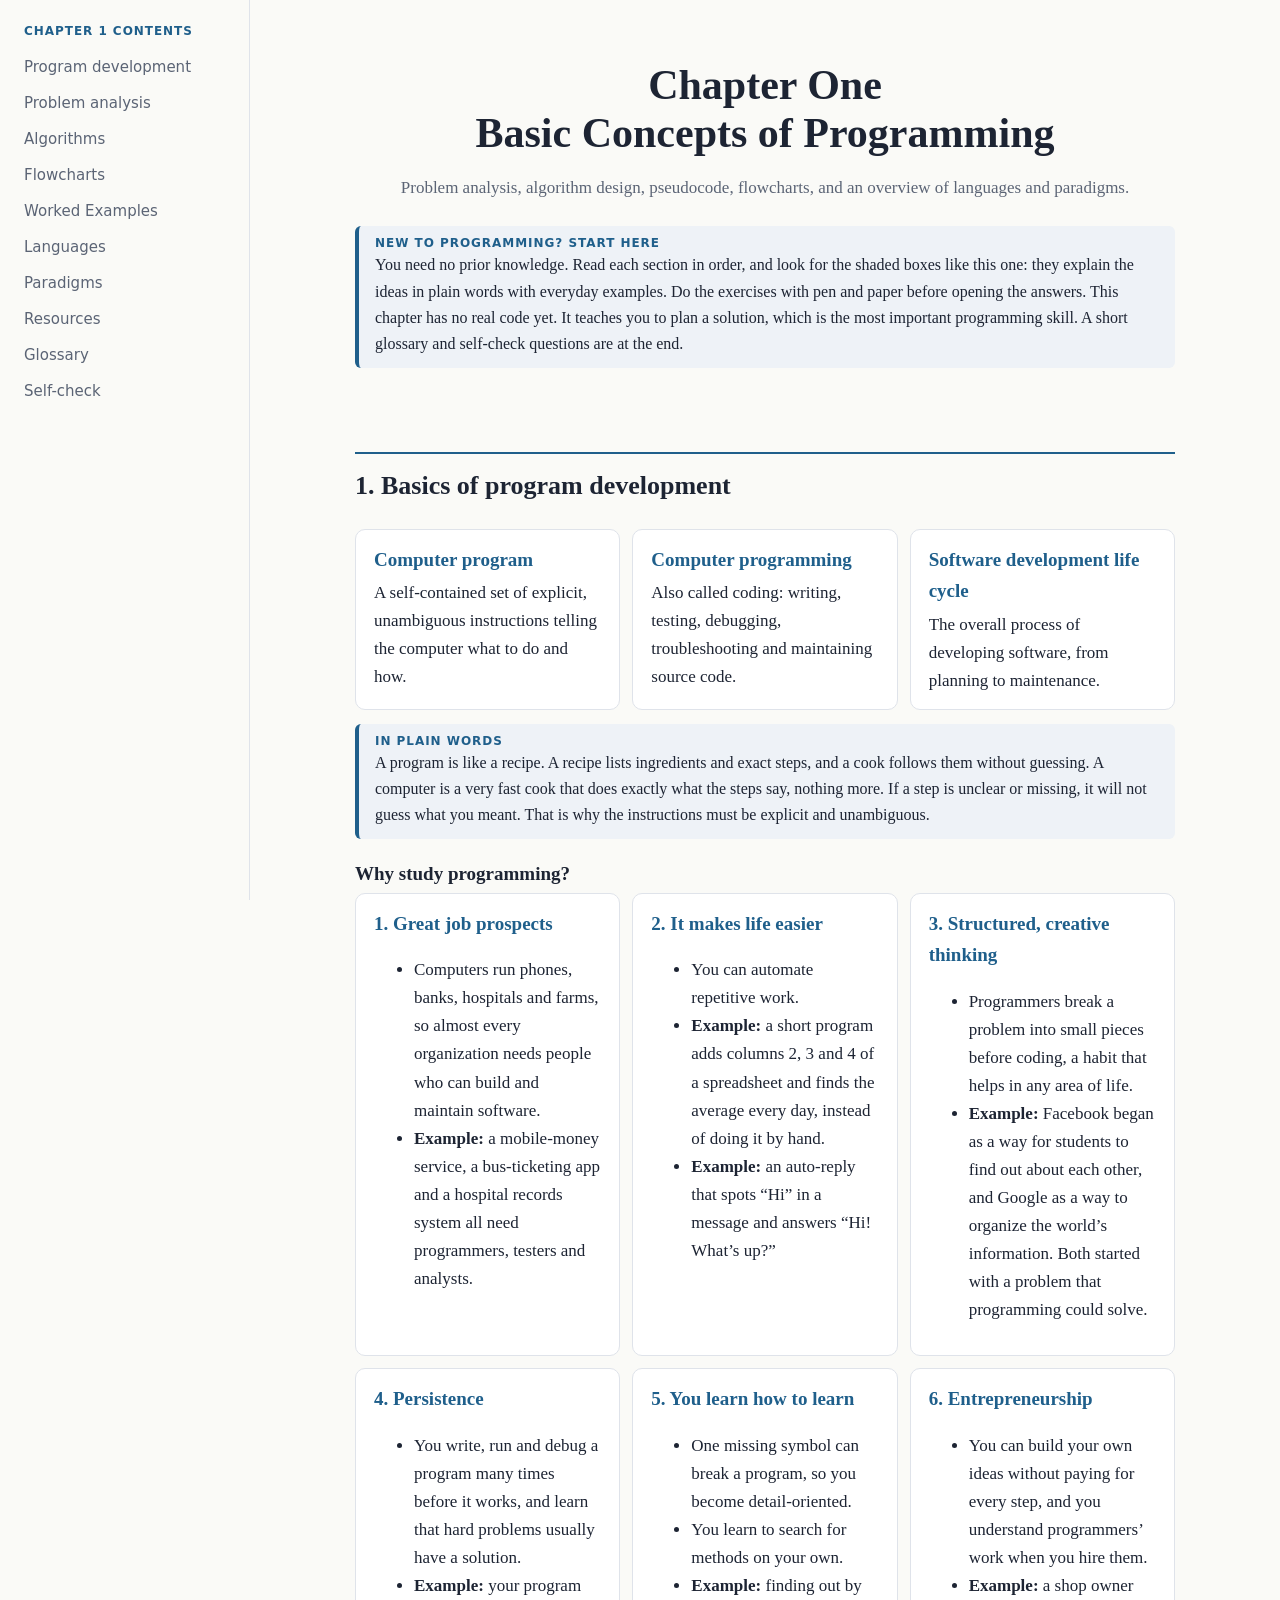
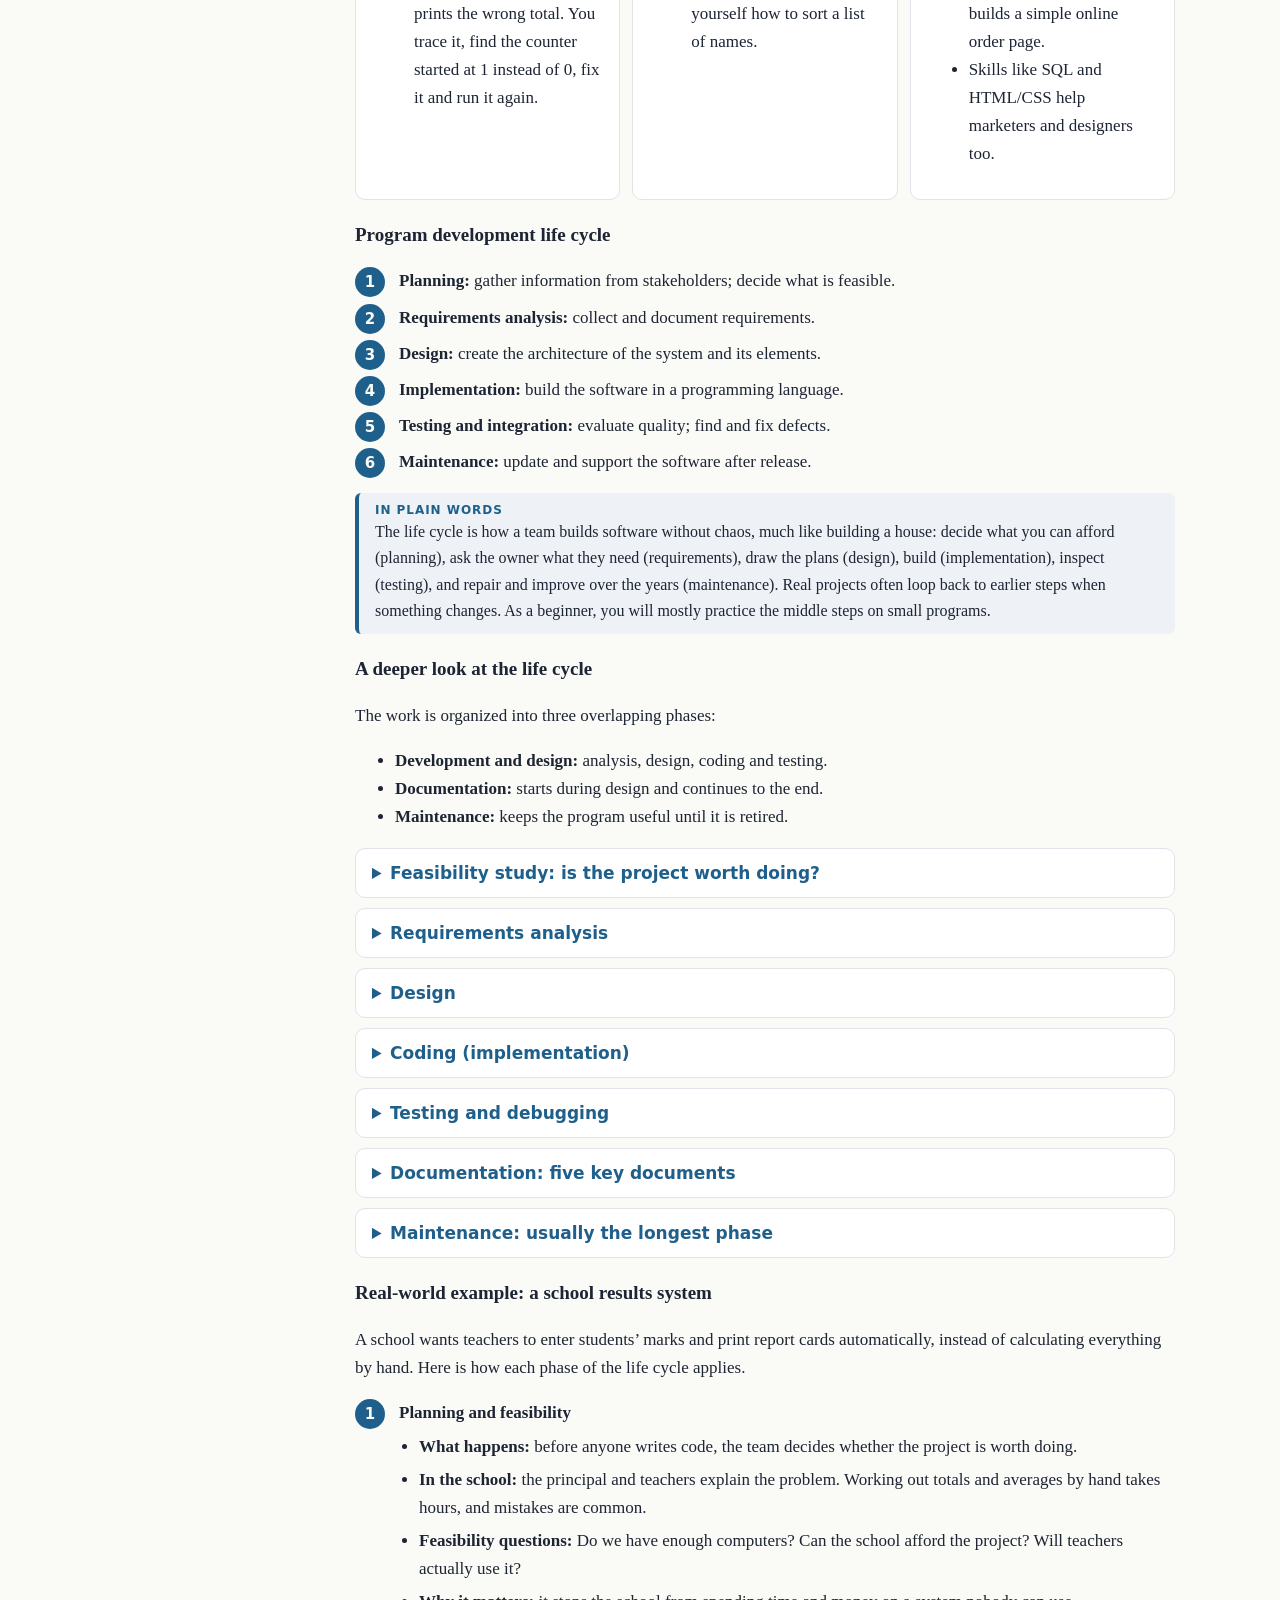
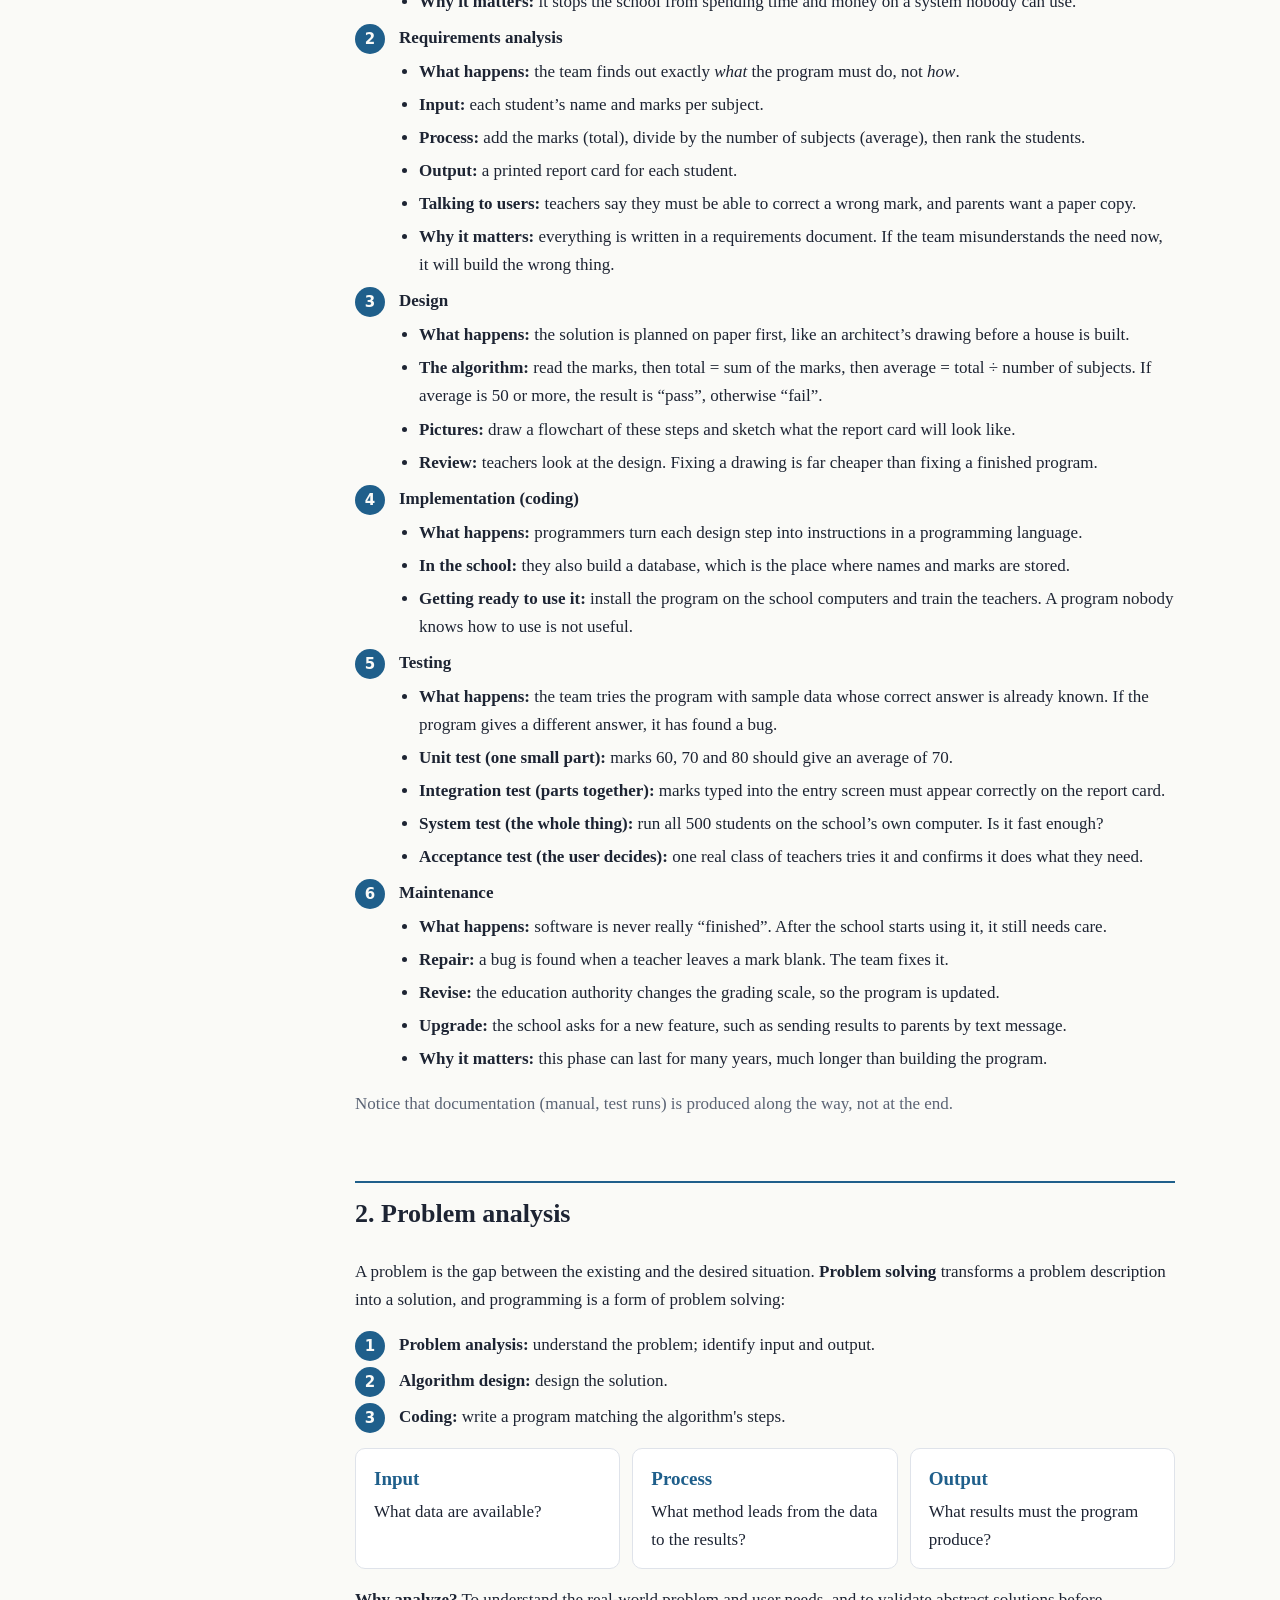
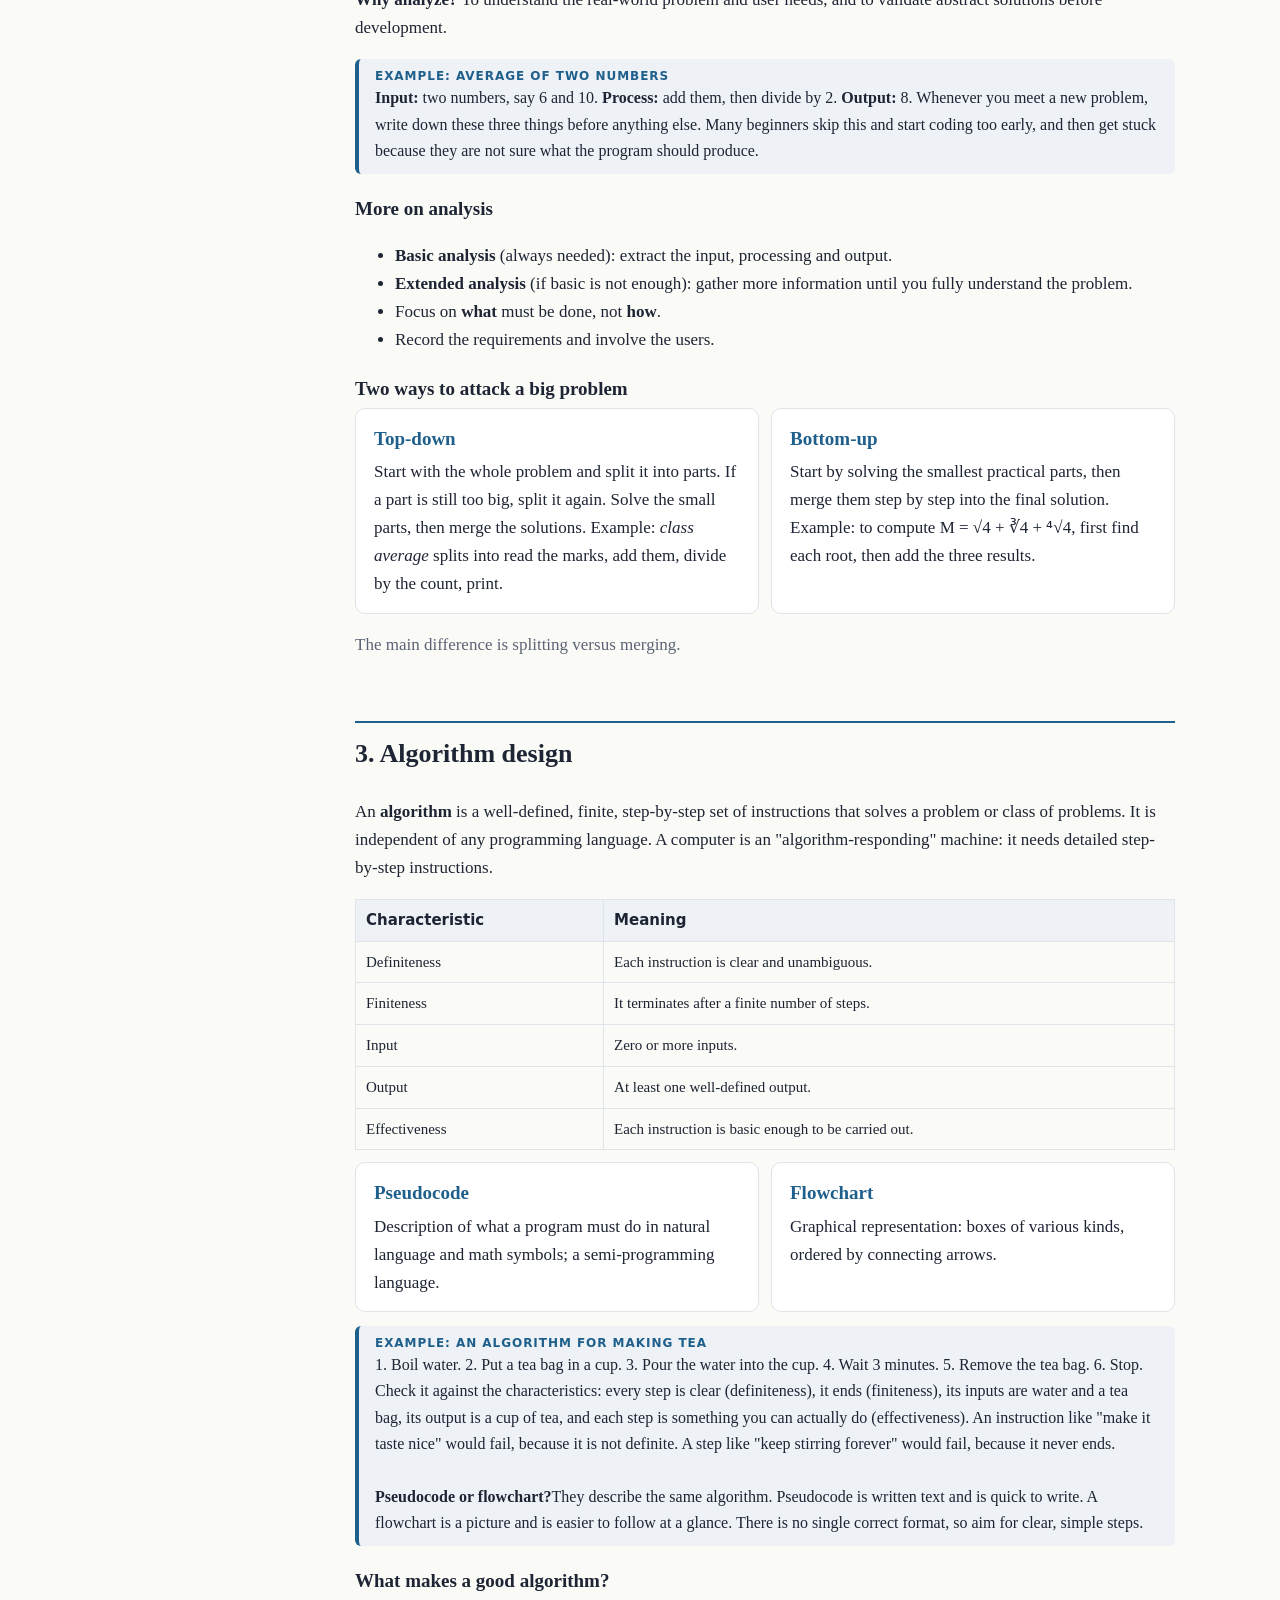
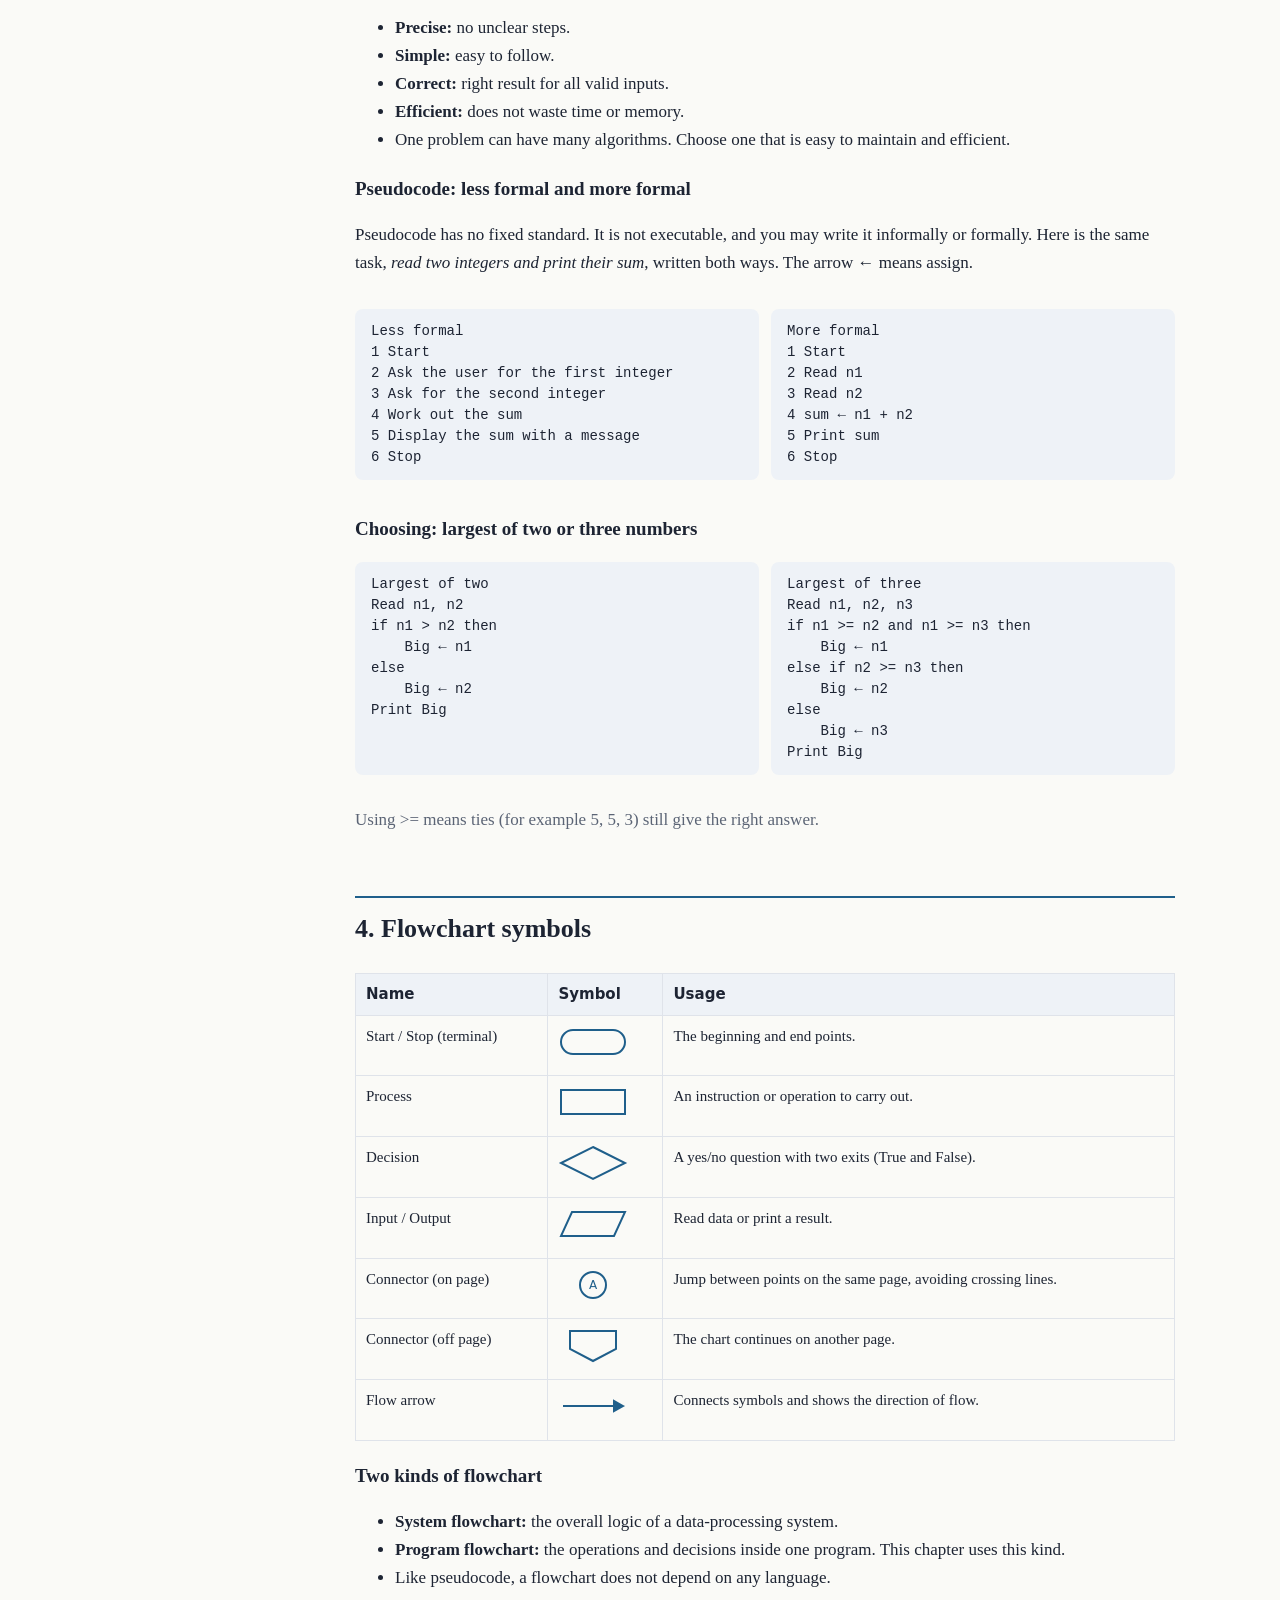
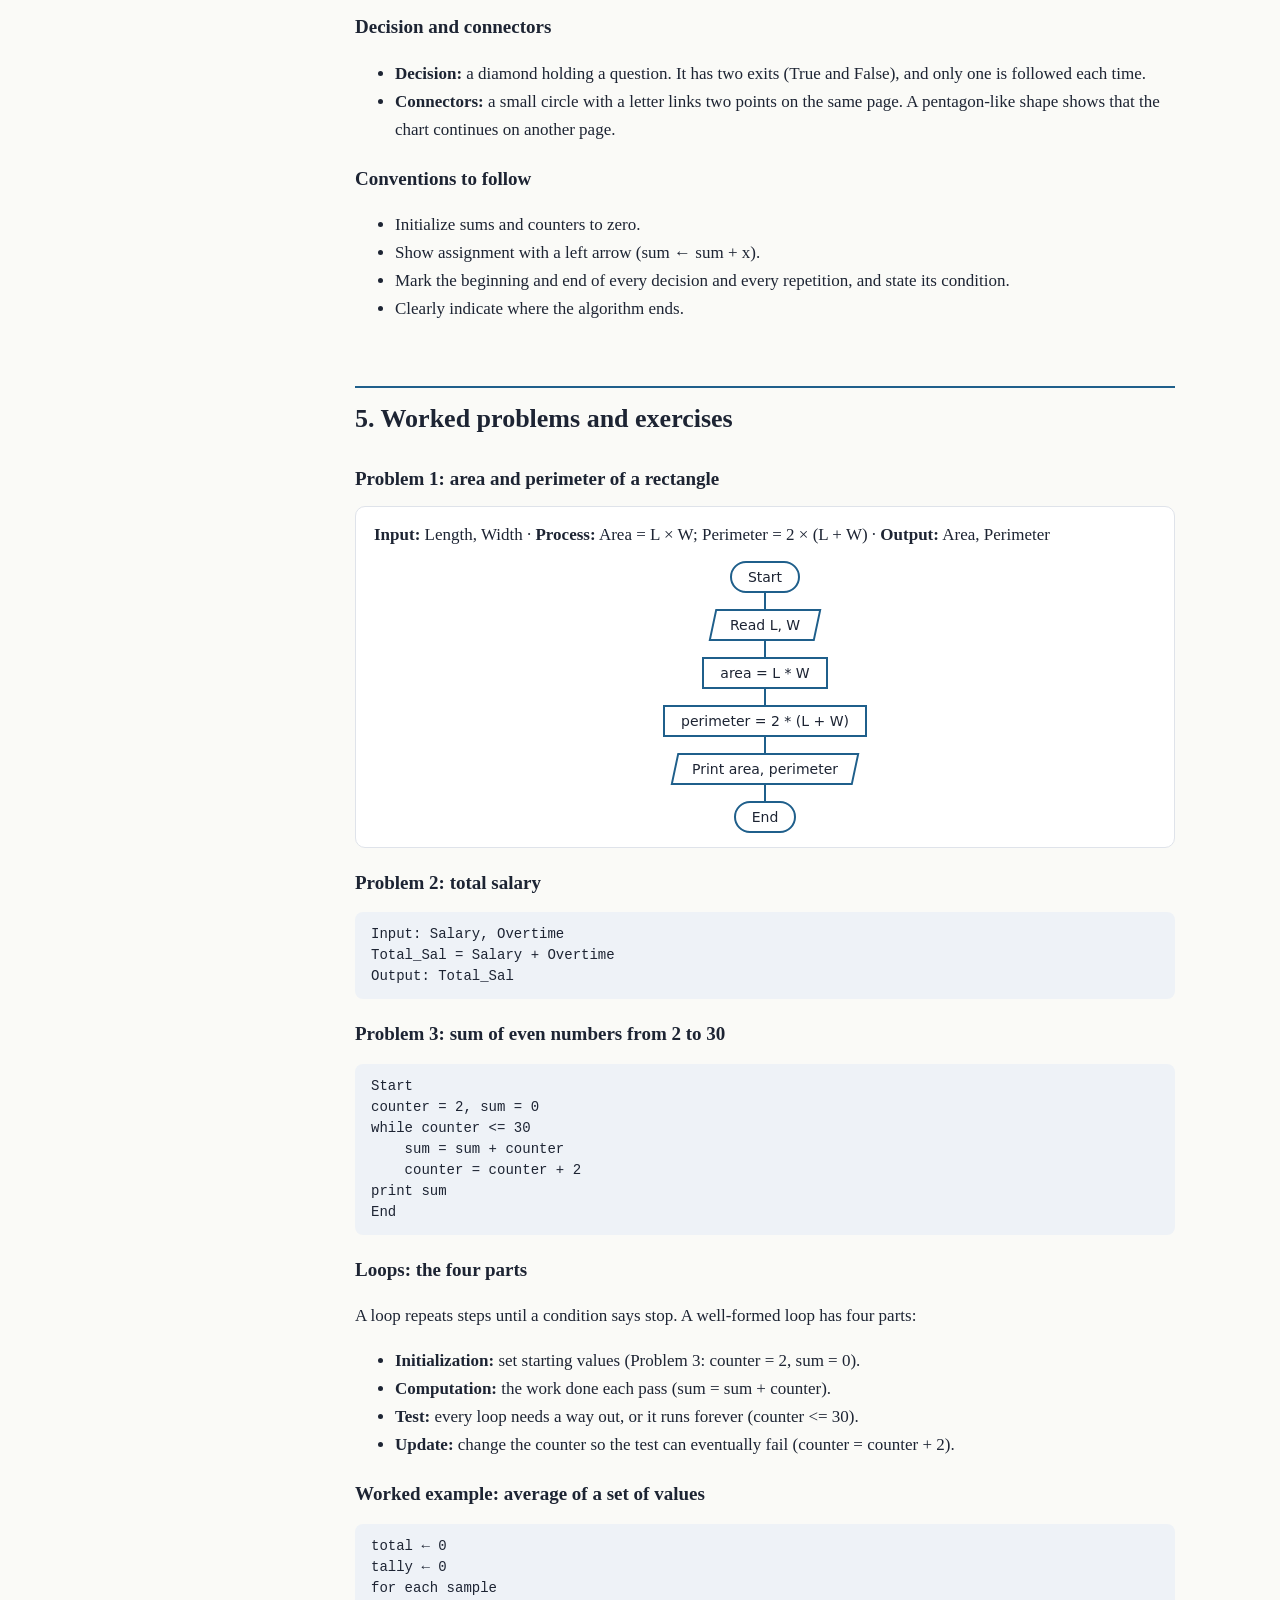
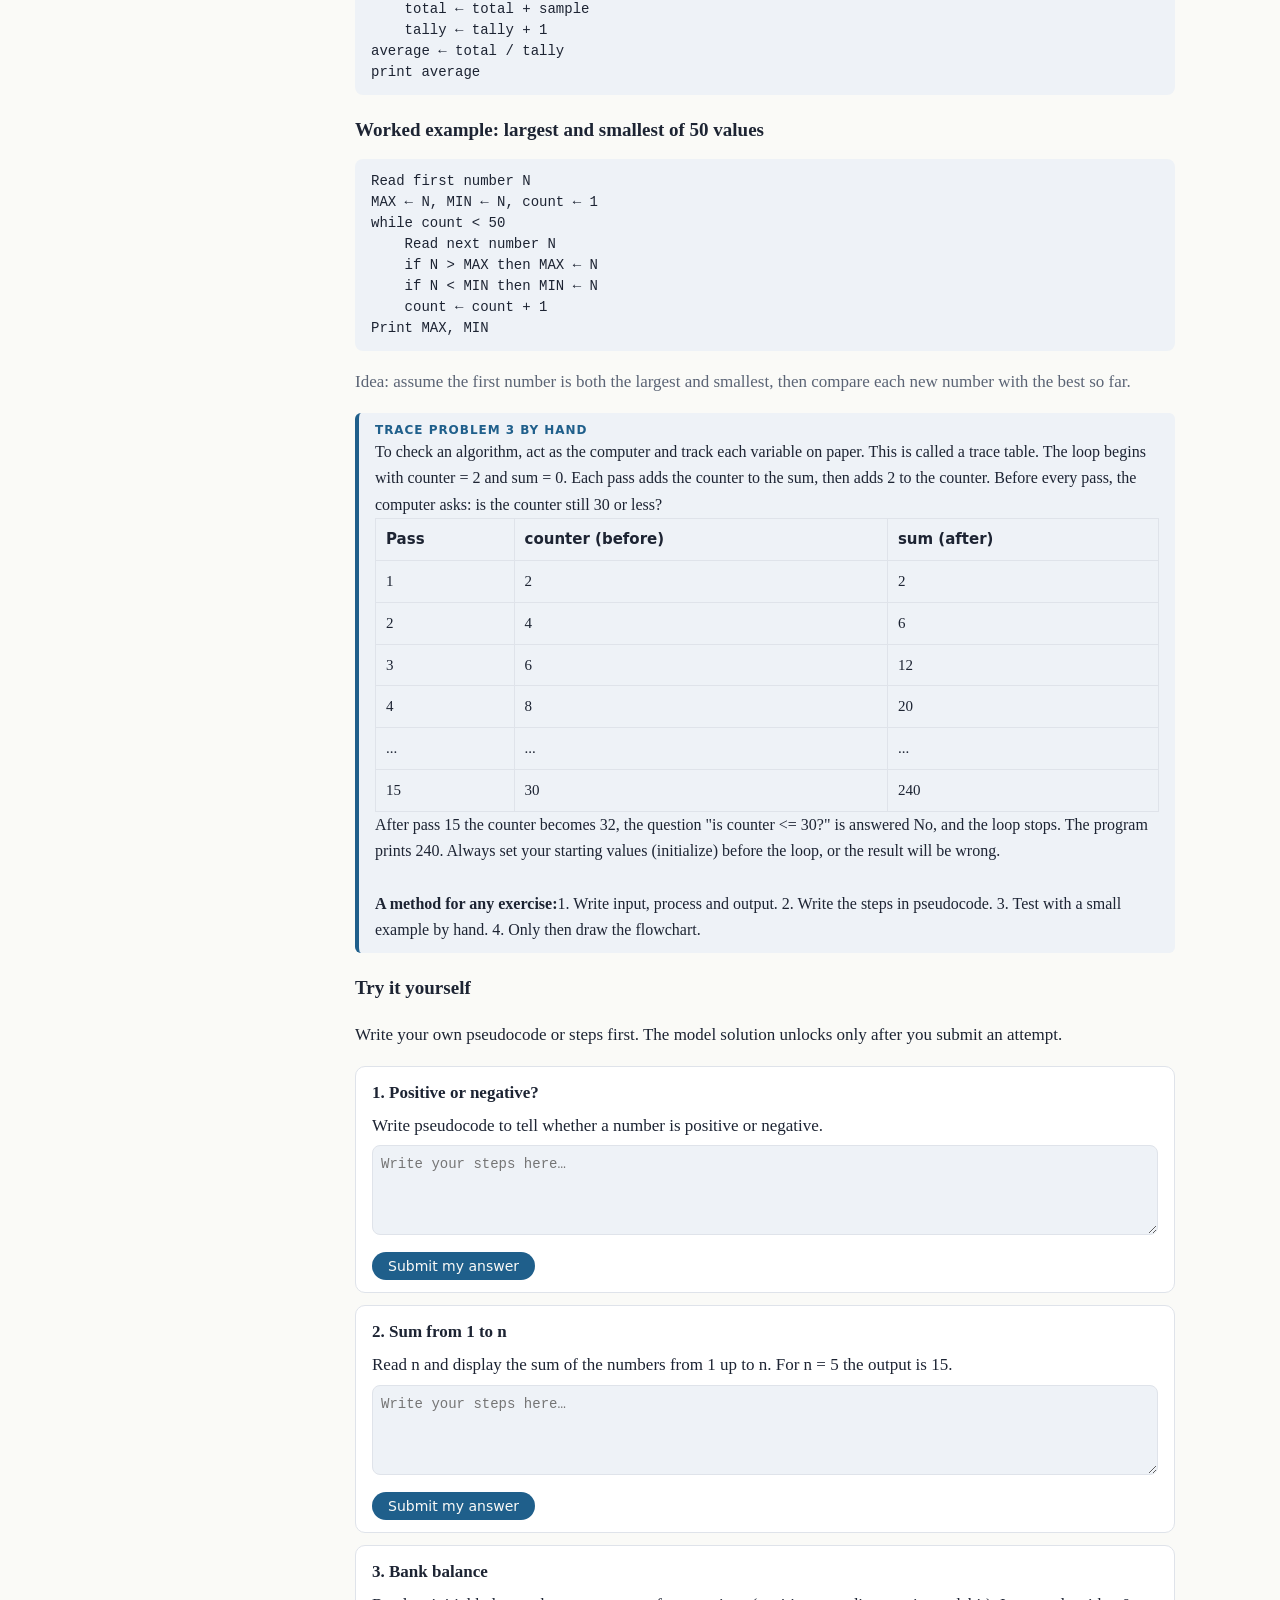
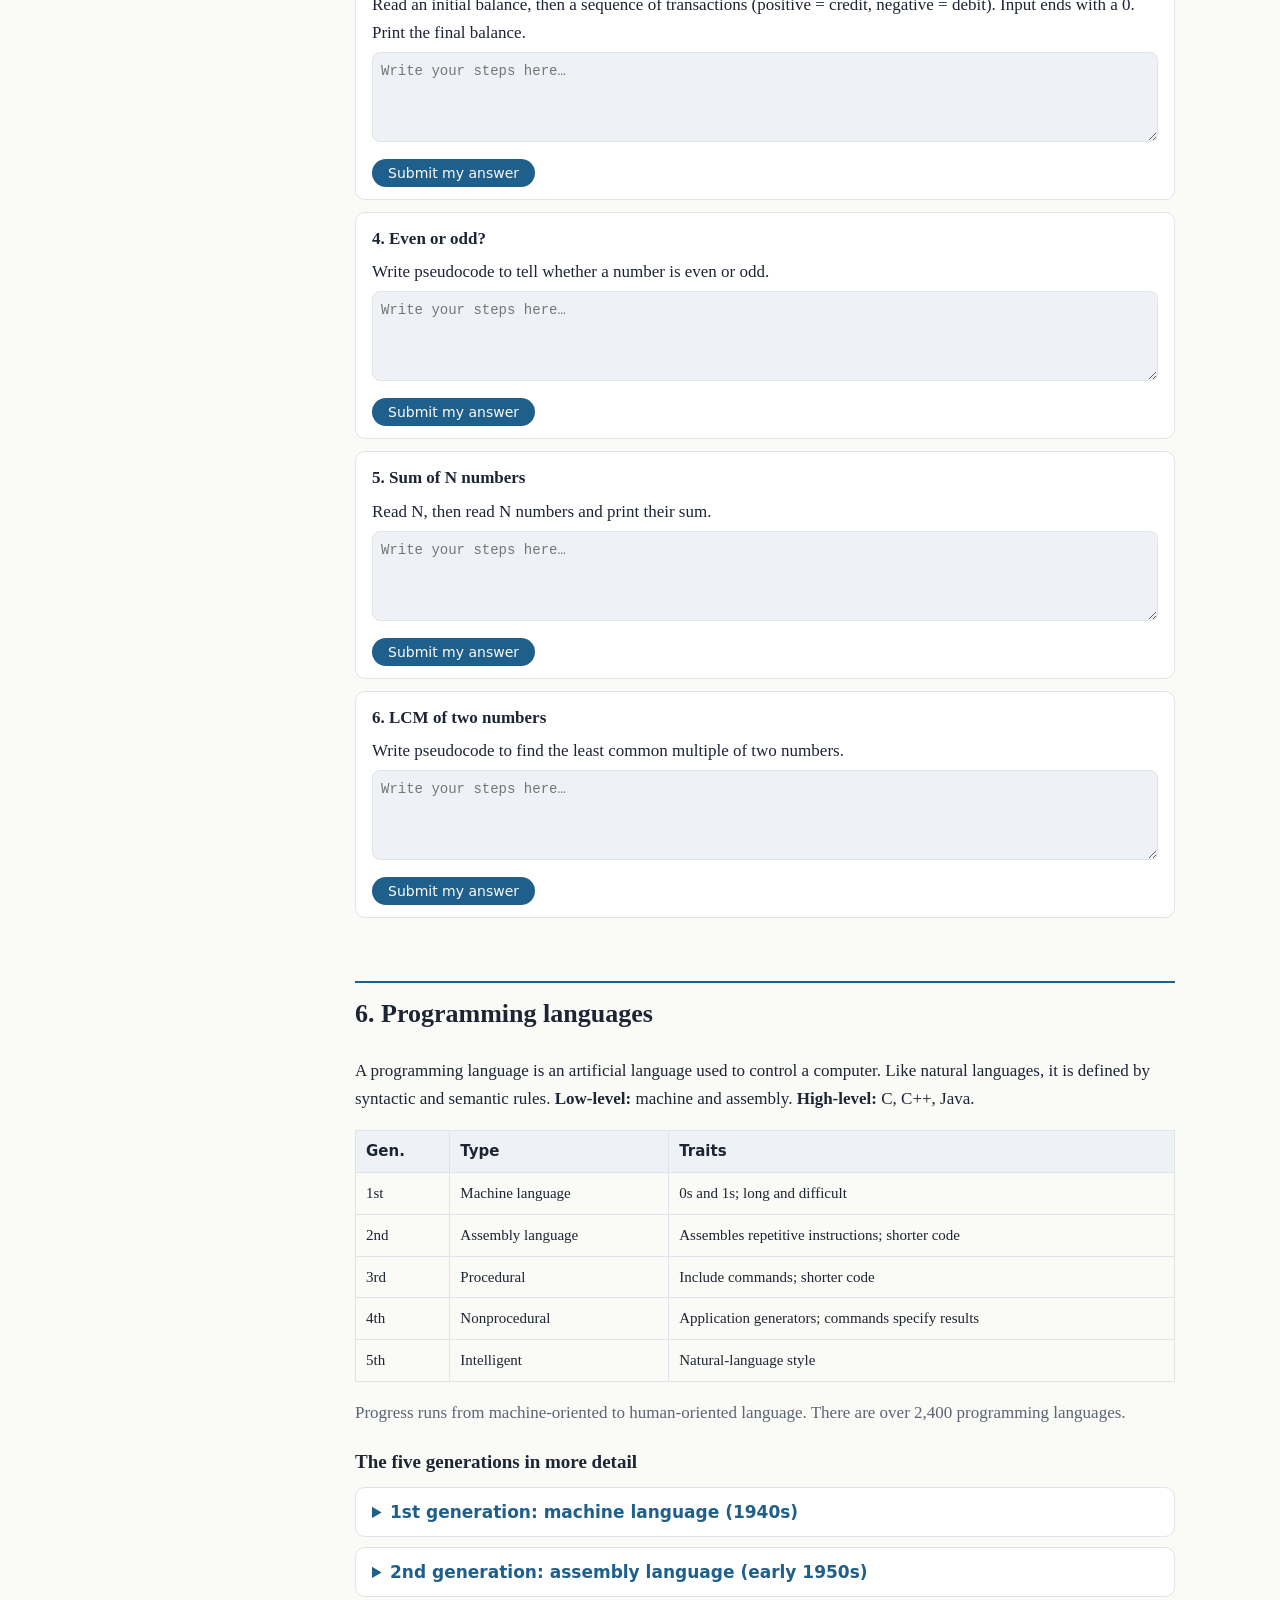
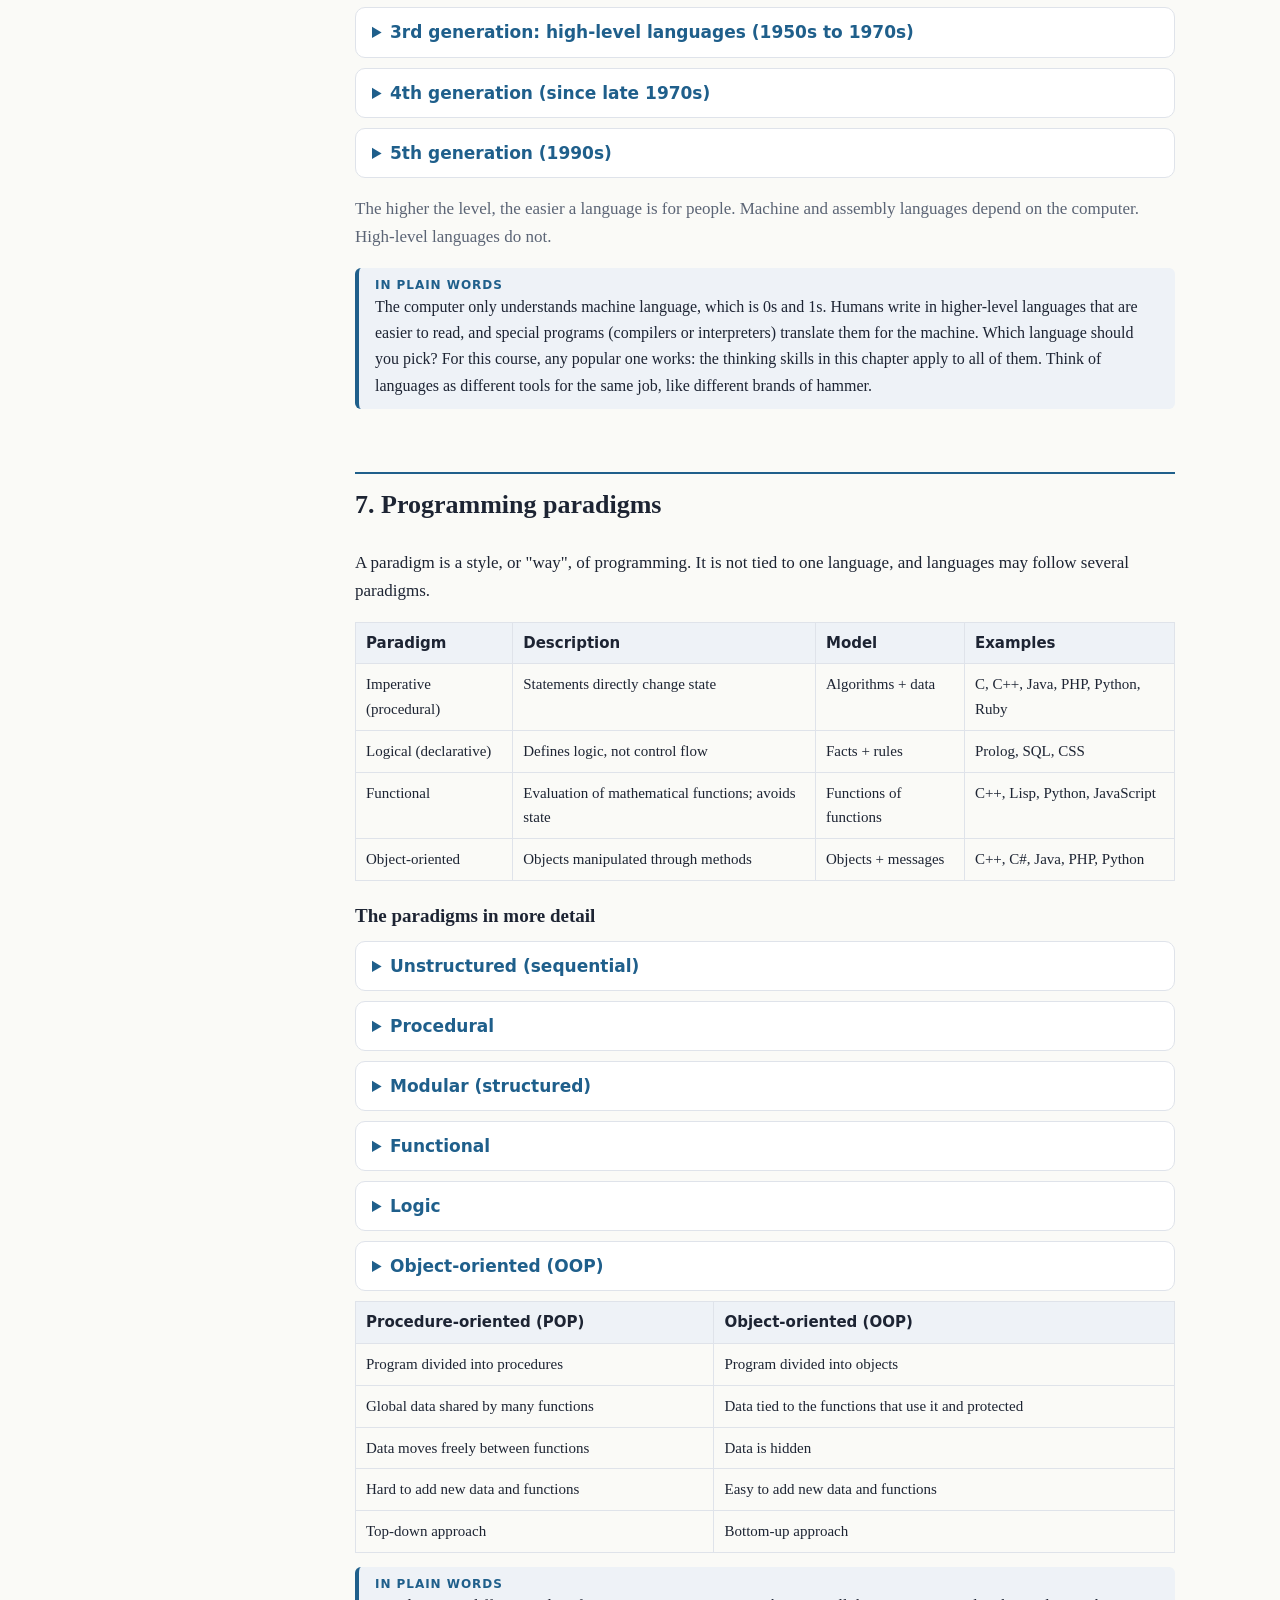
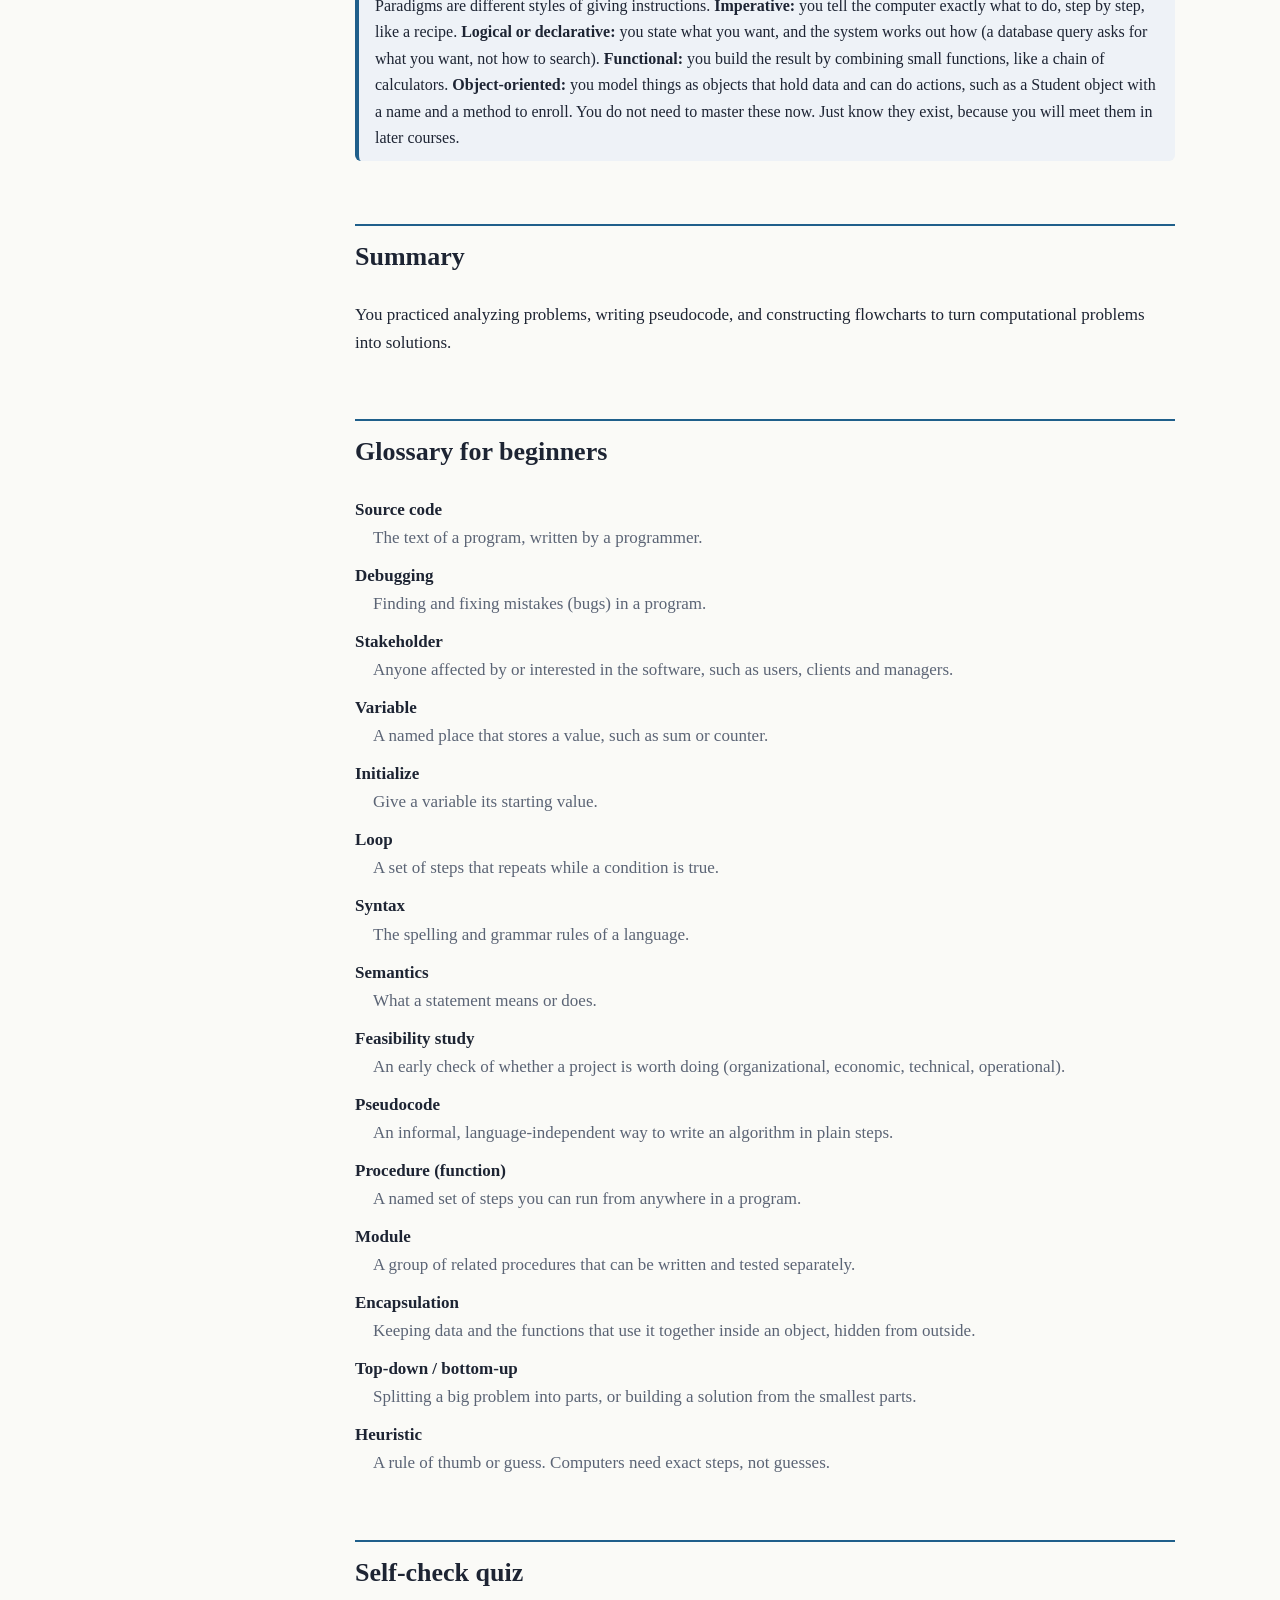
==== commit 8bd31d9f: "Update Chapter_One_Lecture_Note.html" ====
--- a/Chapter_One_Lecture_Note.html
+++ b/Chapter_One_Lecture_Note.html
@@ -52,7 +52,7 @@
 .why{font:14px system-ui;color:var(--mu);margin-top:6px}
 ol.steps ul{list-style:disc;padding-left:20px;margin:6px 0 4px}ol.steps ul li{counter-increment:none;padding-left:0;margin:5px 0}ol.steps ul li:before{content:none}
 </style></head><body>
-<nav><b>Chapter 1 contents</b><a href="#sdlc">Program development</a><a href="#analysis">Problem analysis</a><a href="#algo">Algorithms</a><a href="#flow">Flowcharts</a><a href="#practice">Exercises</a><a href="#langs">Languages</a><a href="#paradigms">Paradigms</a><a href="#refs">Resources</a><a href="#gloss">Glossary</a><a href="#check">Self-check</a></nav>
+<nav><b>Chapter 1 contents</b><a href="#sdlc">Program development</a><a href="#analysis">Problem analysis</a><a href="#algo">Algorithms</a><a href="#flow">Flowcharts</a><a href="#practice">Worked Examples</a><a href="#langs">Languages</a><a href="#paradigms">Paradigms</a><a href="#refs">Resources</a><a href="#gloss">Glossary</a><a href="#check">Self-check</a></nav>
 <header>
 <h1>Chapter One<br>Basic Concepts of Programming</h1>
 <p style="color:var(--mu);text-align:center">Problem analysis, algorithm design, pseudocode, flowcharts, and an overview of languages and paradigms.</p><div class="tip" style="margin-top:24px"><b>New to programming? Start here</b>You need no prior knowledge. Read each section in order, and look for the shaded boxes like this one: they explain the ideas in plain words with everyday examples. Do the exercises with pen and paper before opening the answers. This chapter has no real code yet. It teaches you to plan a solution, which is the most important programming skill. A short glossary and self-check questions are at the end.</div></header>
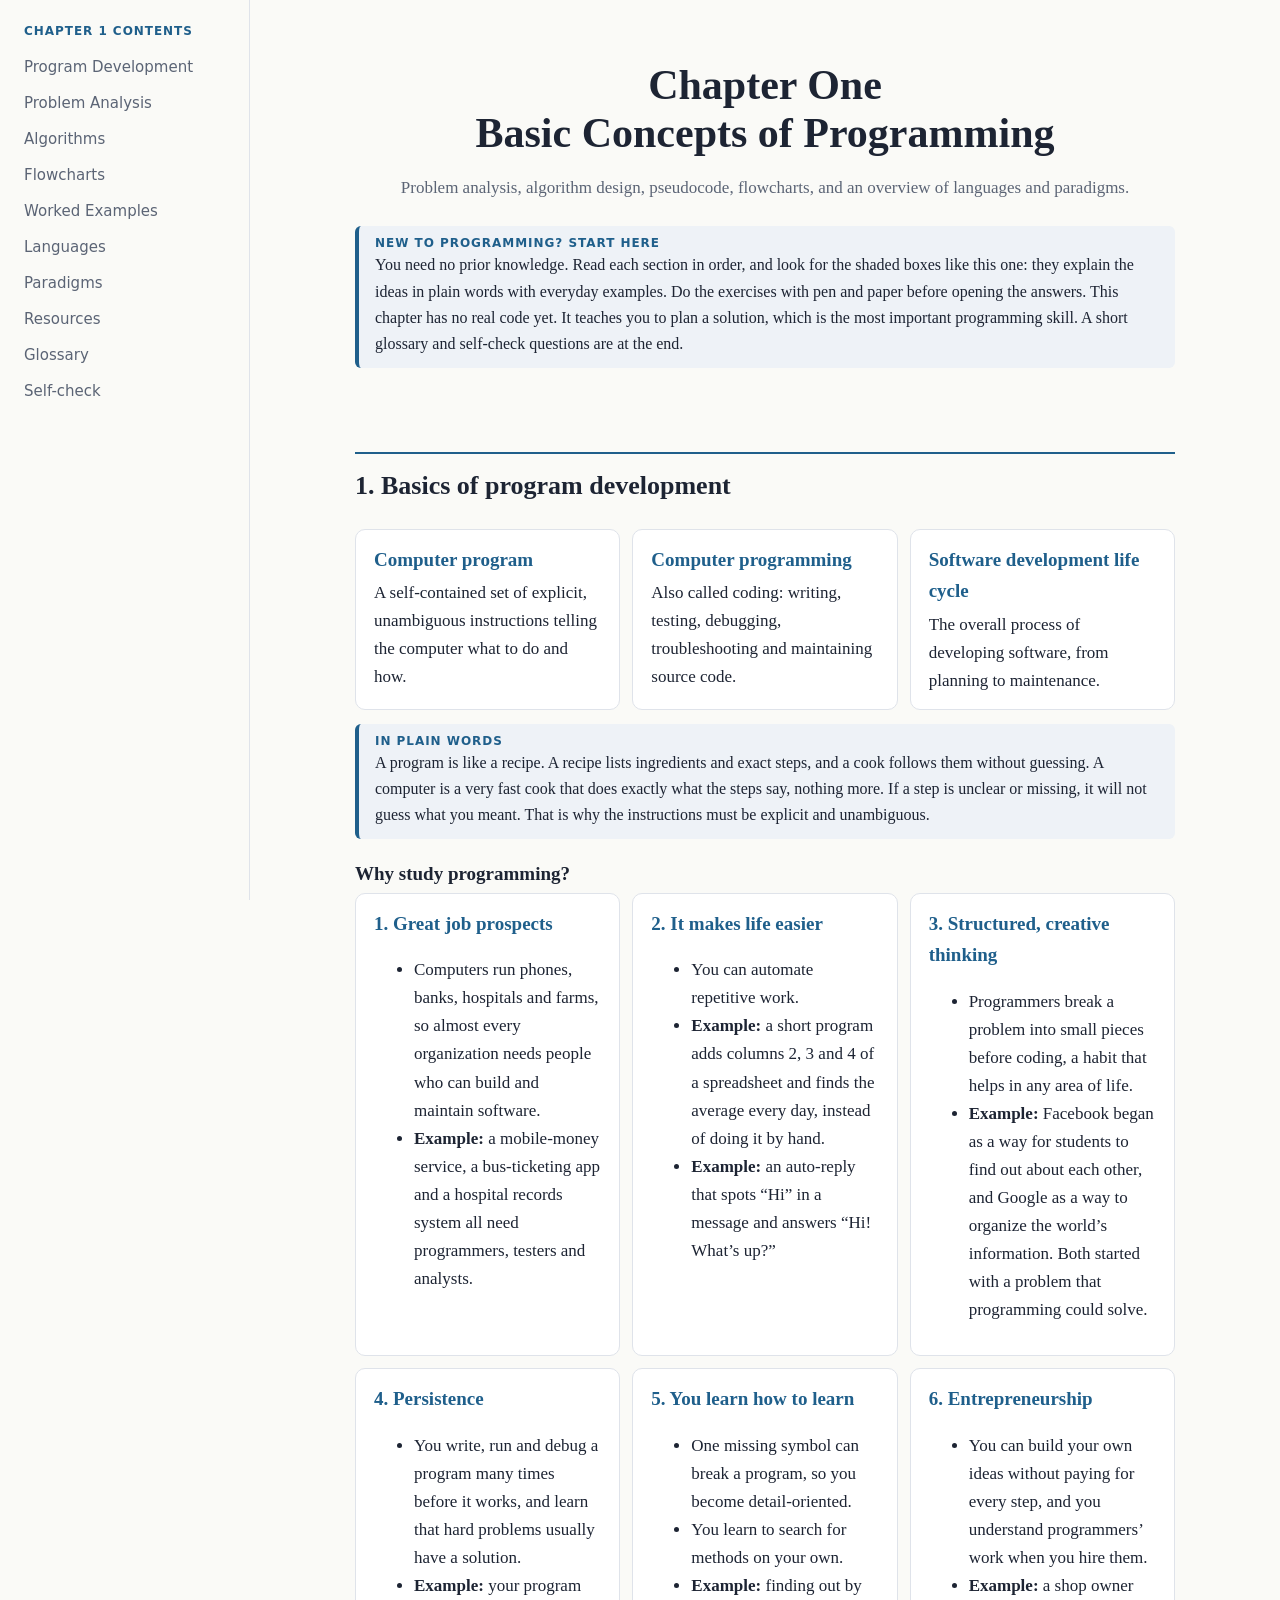
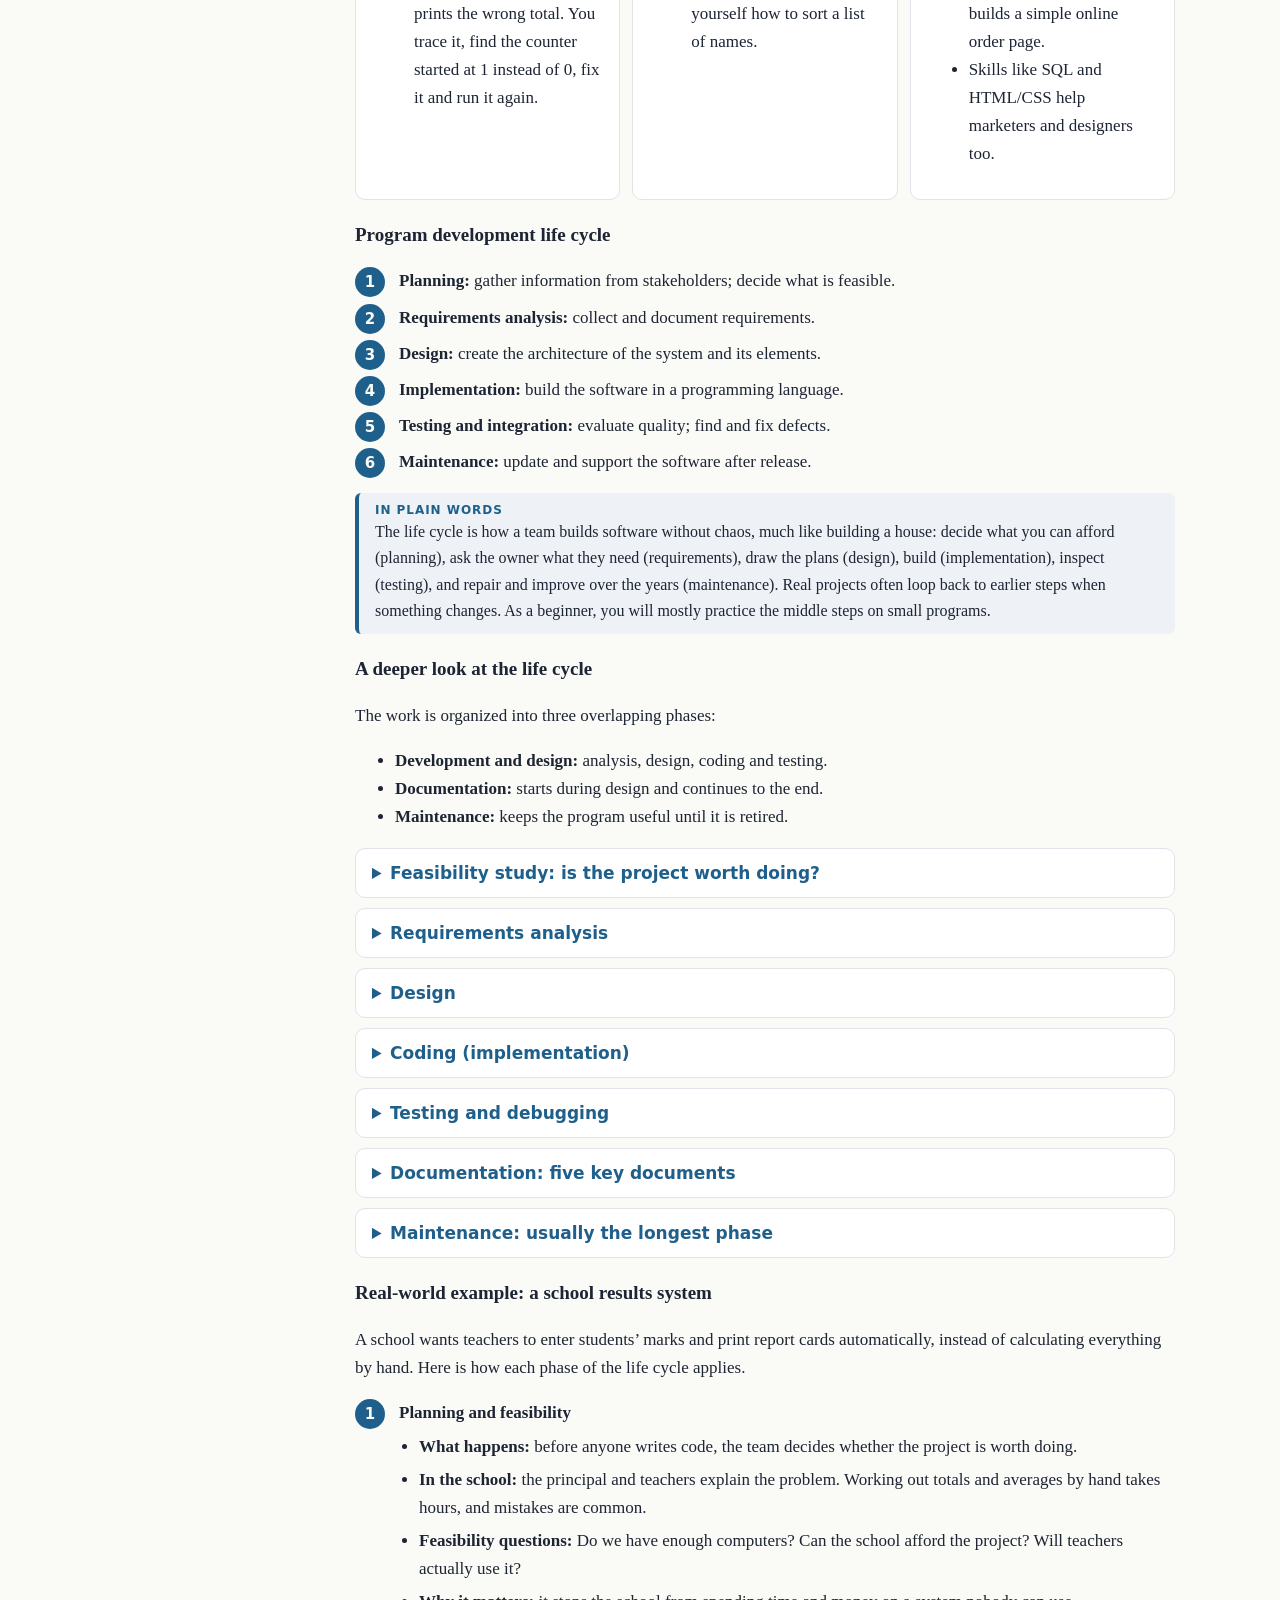
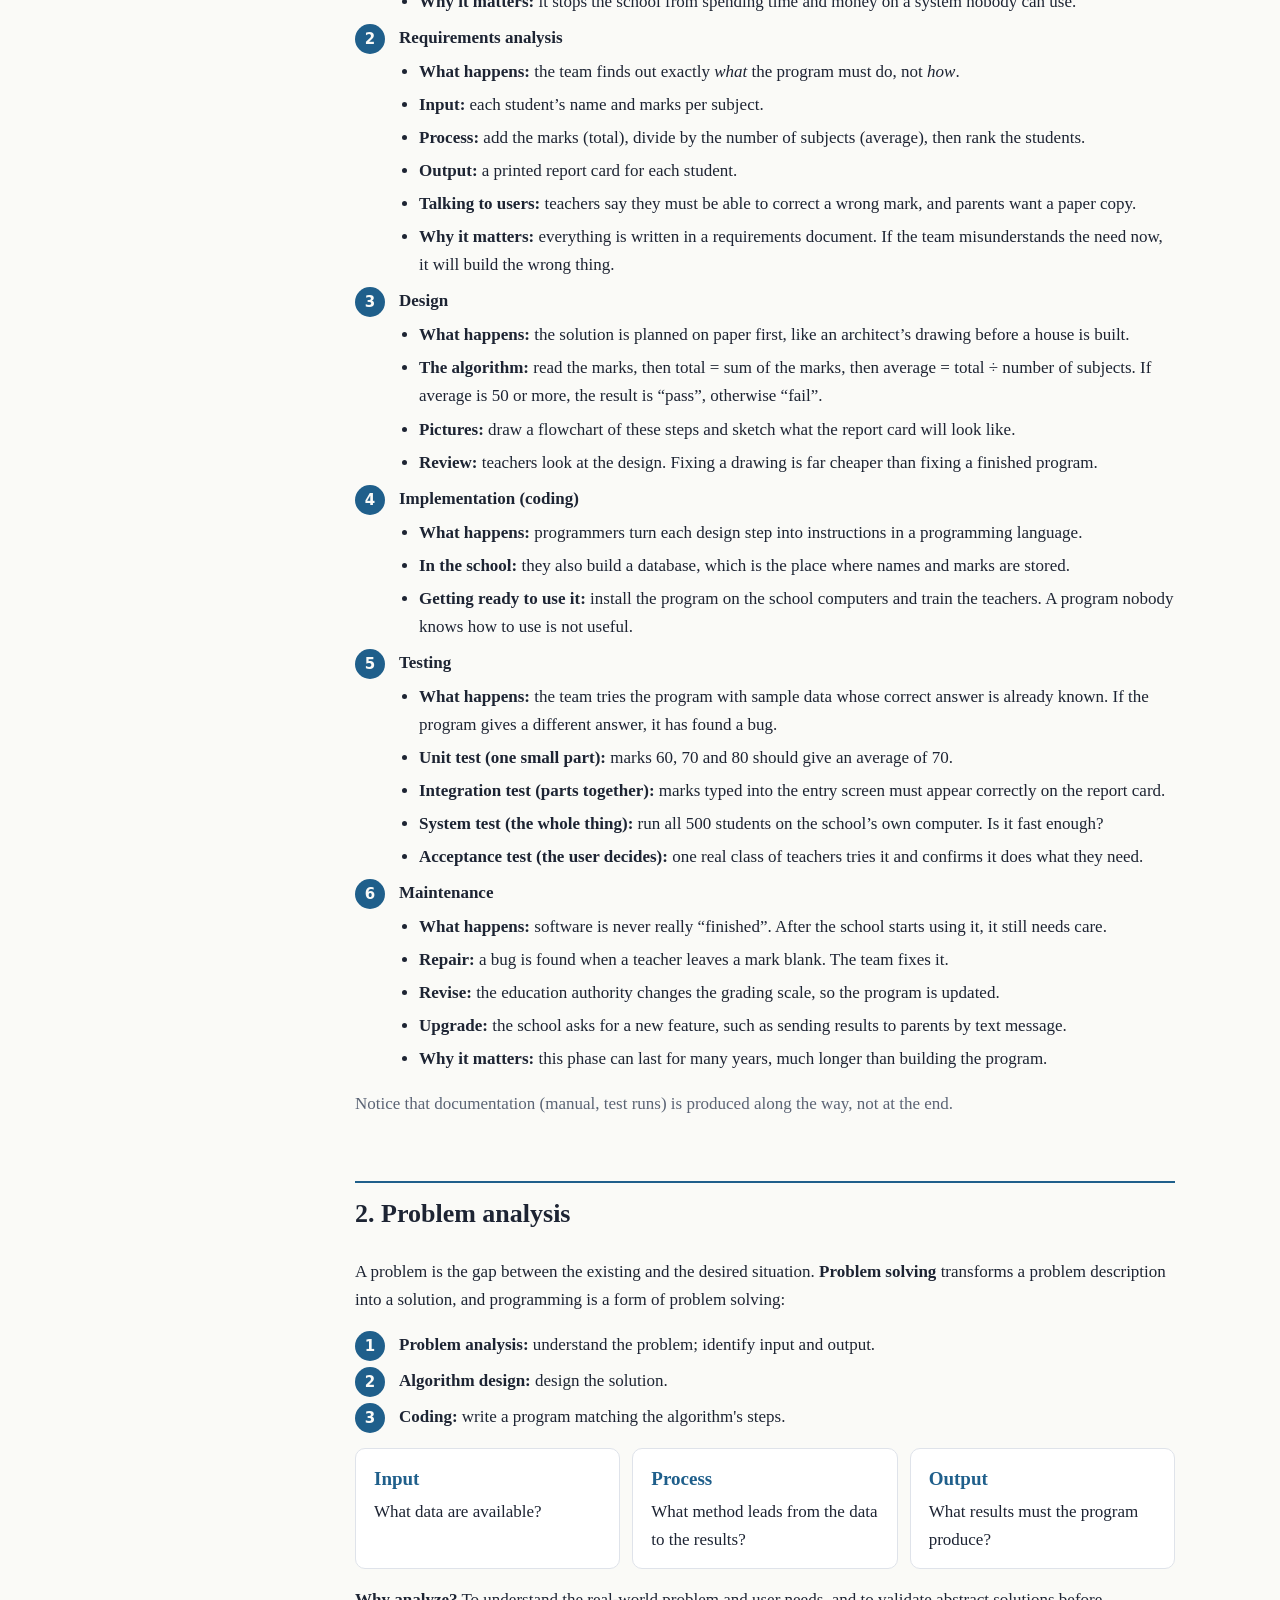
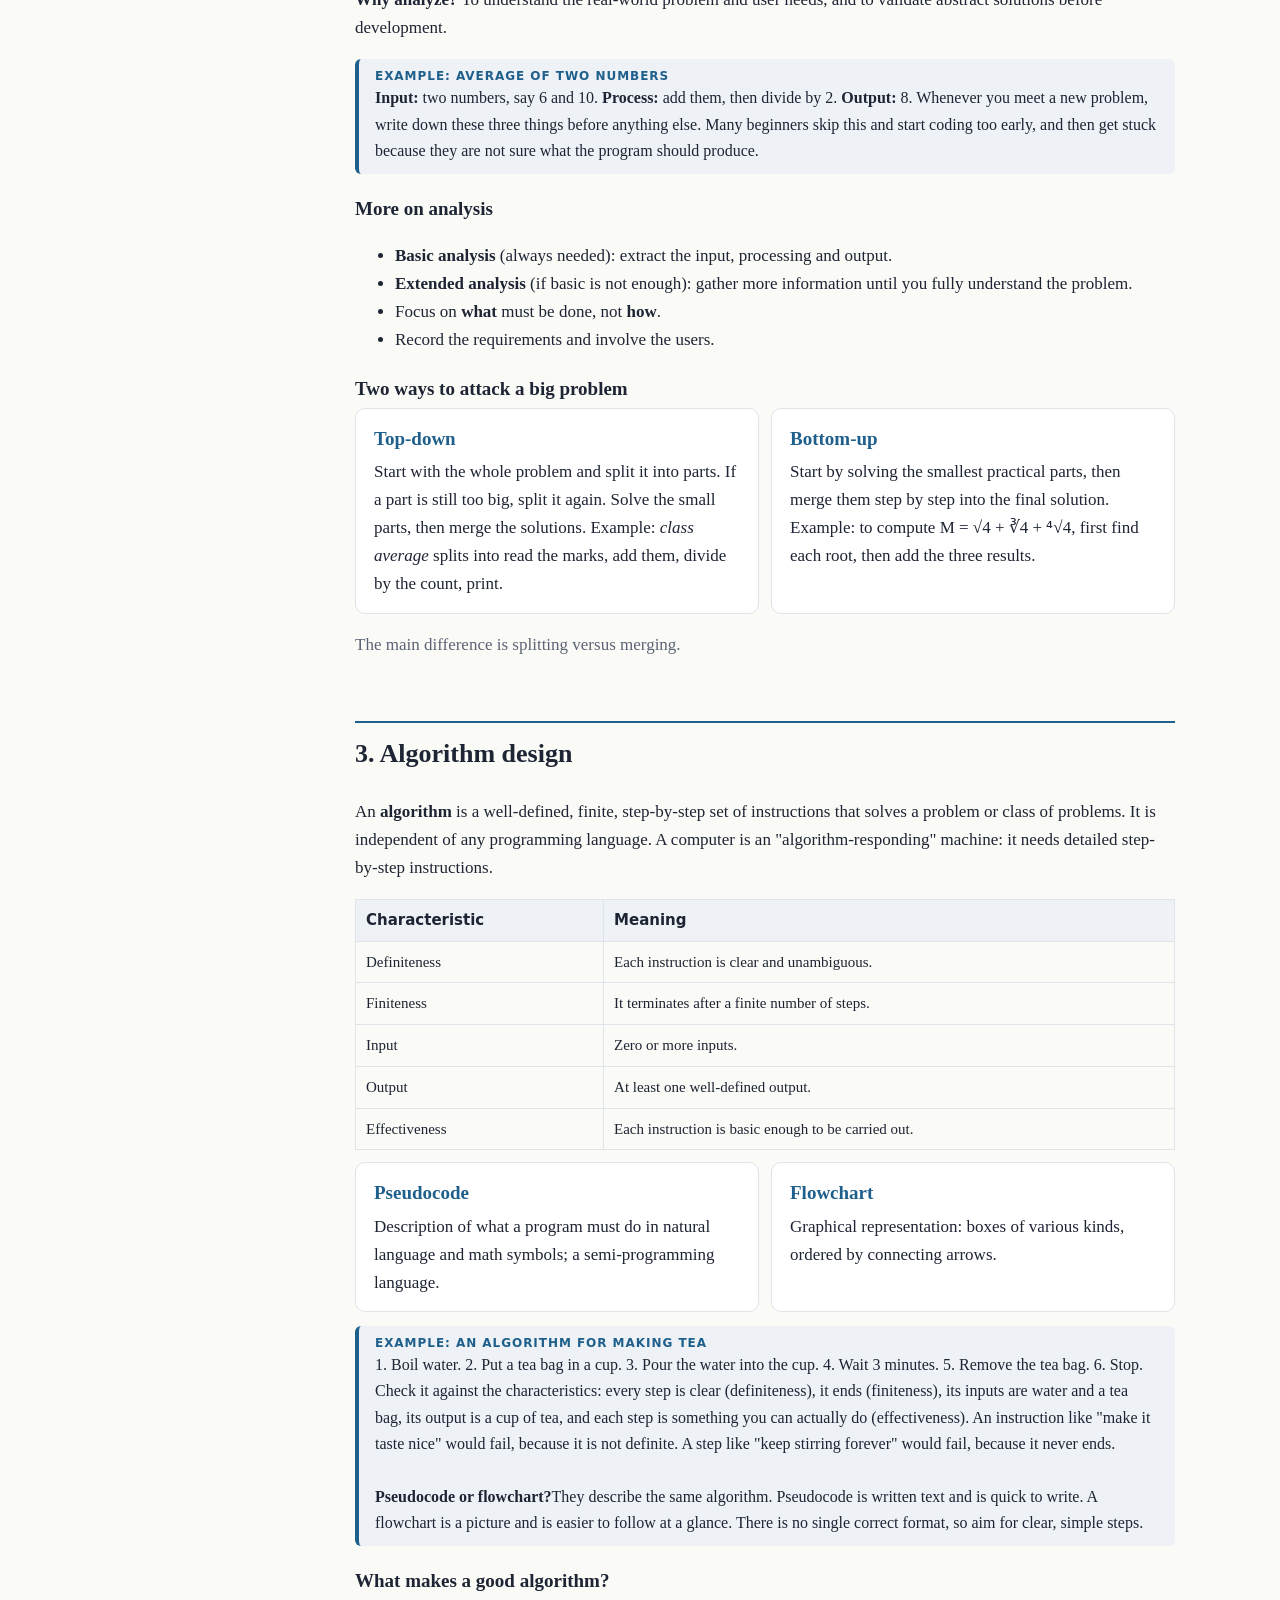
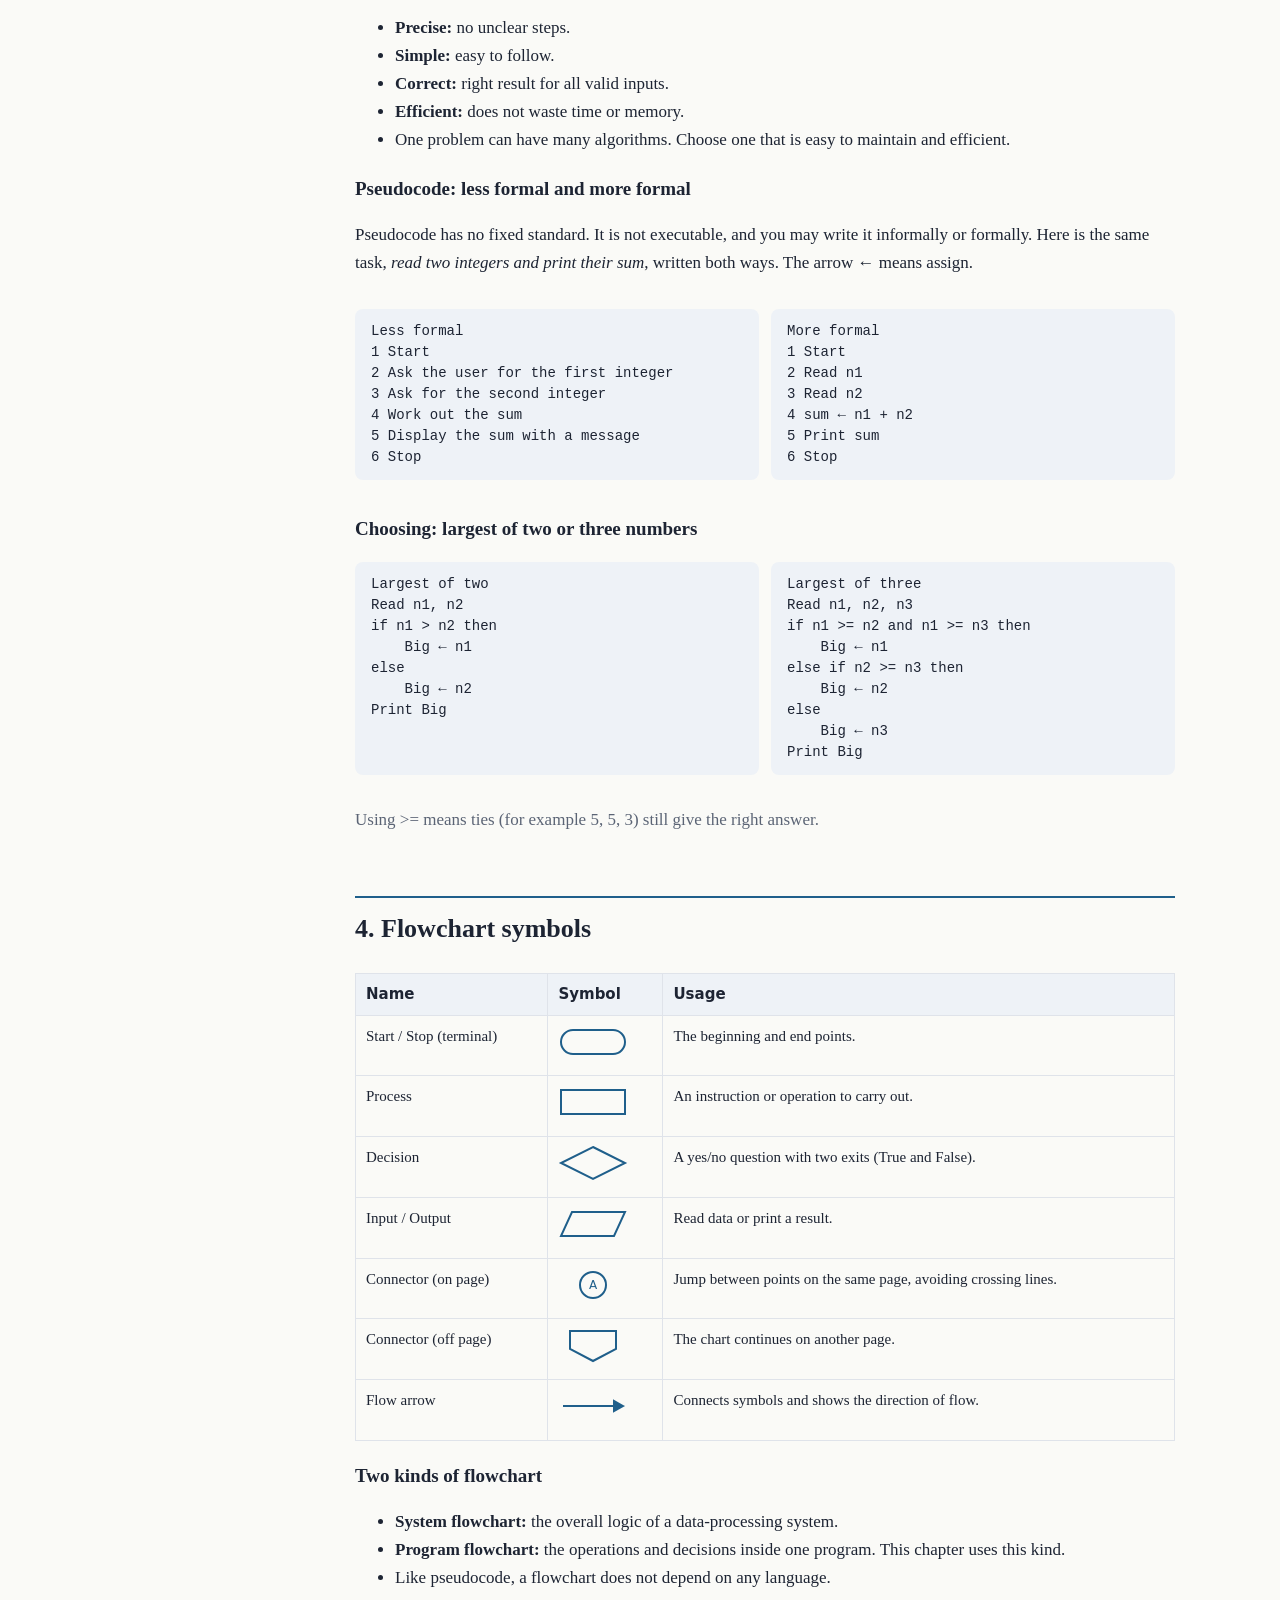
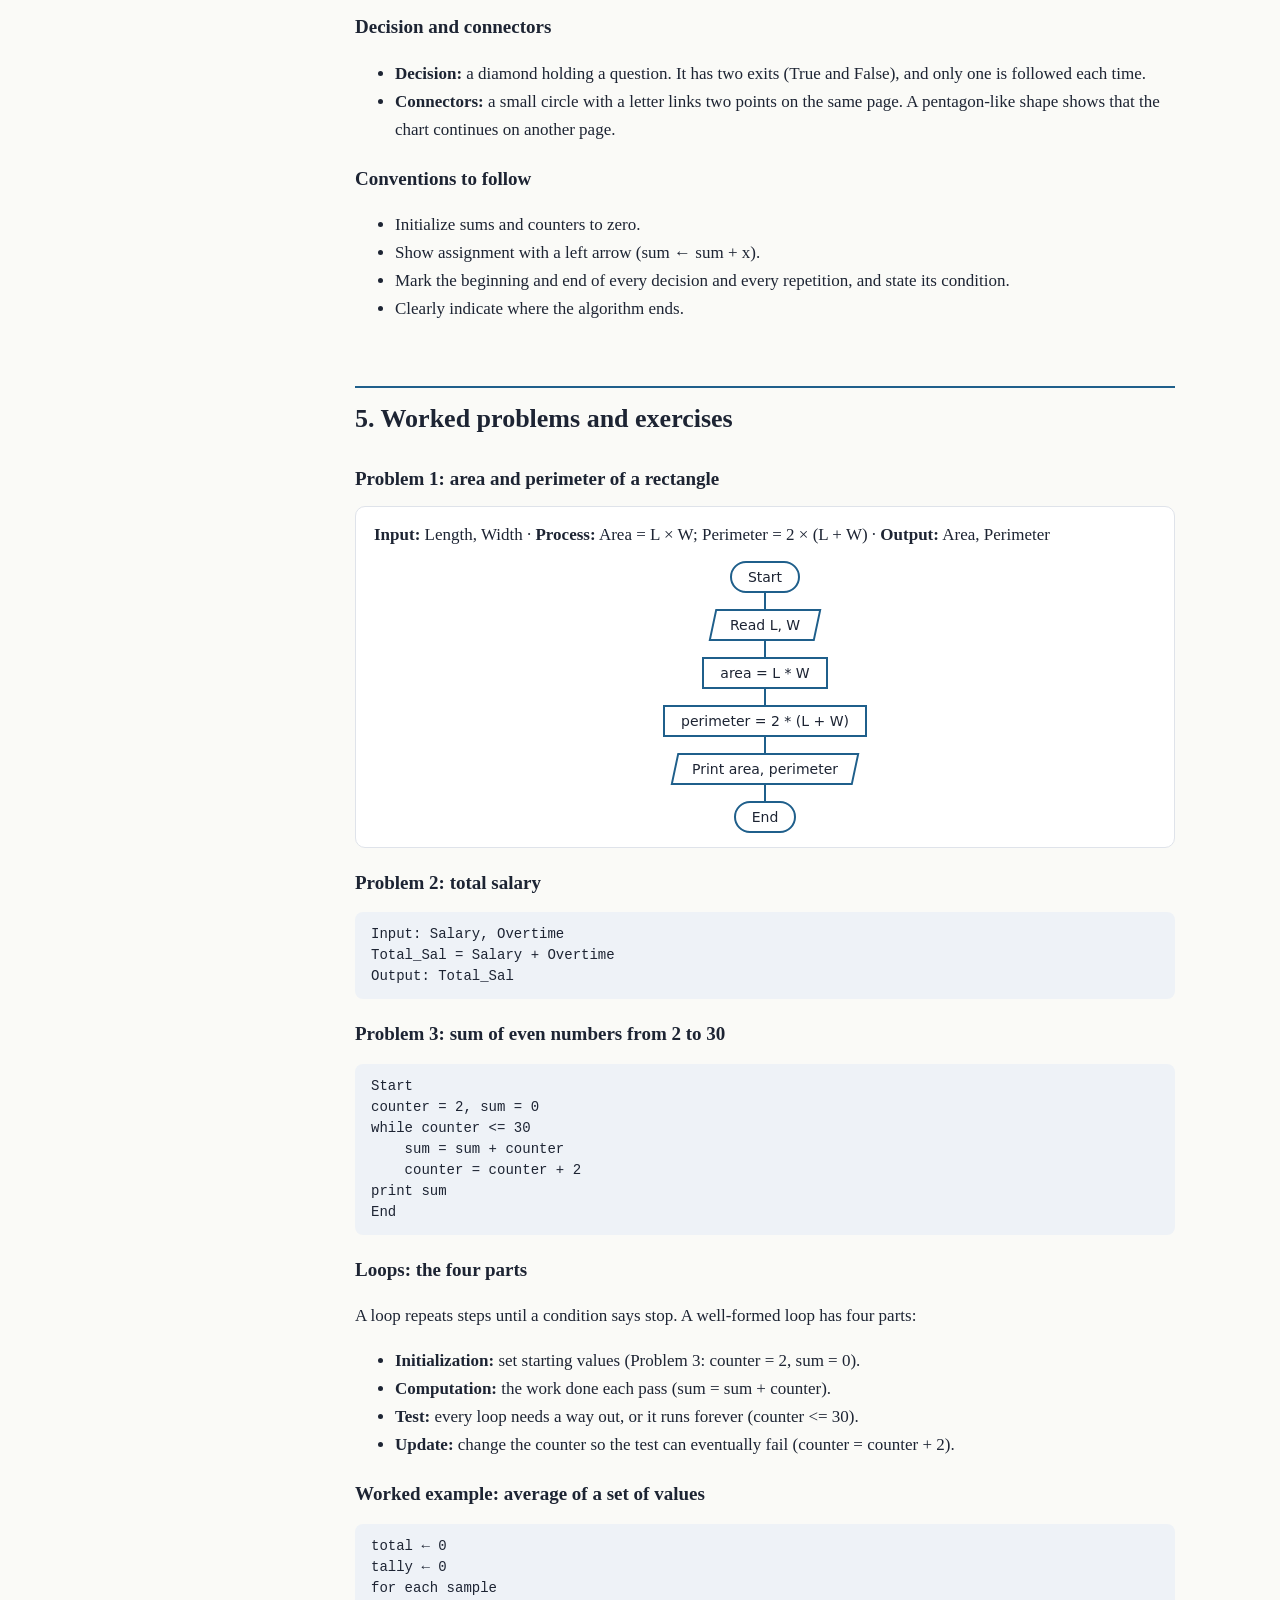
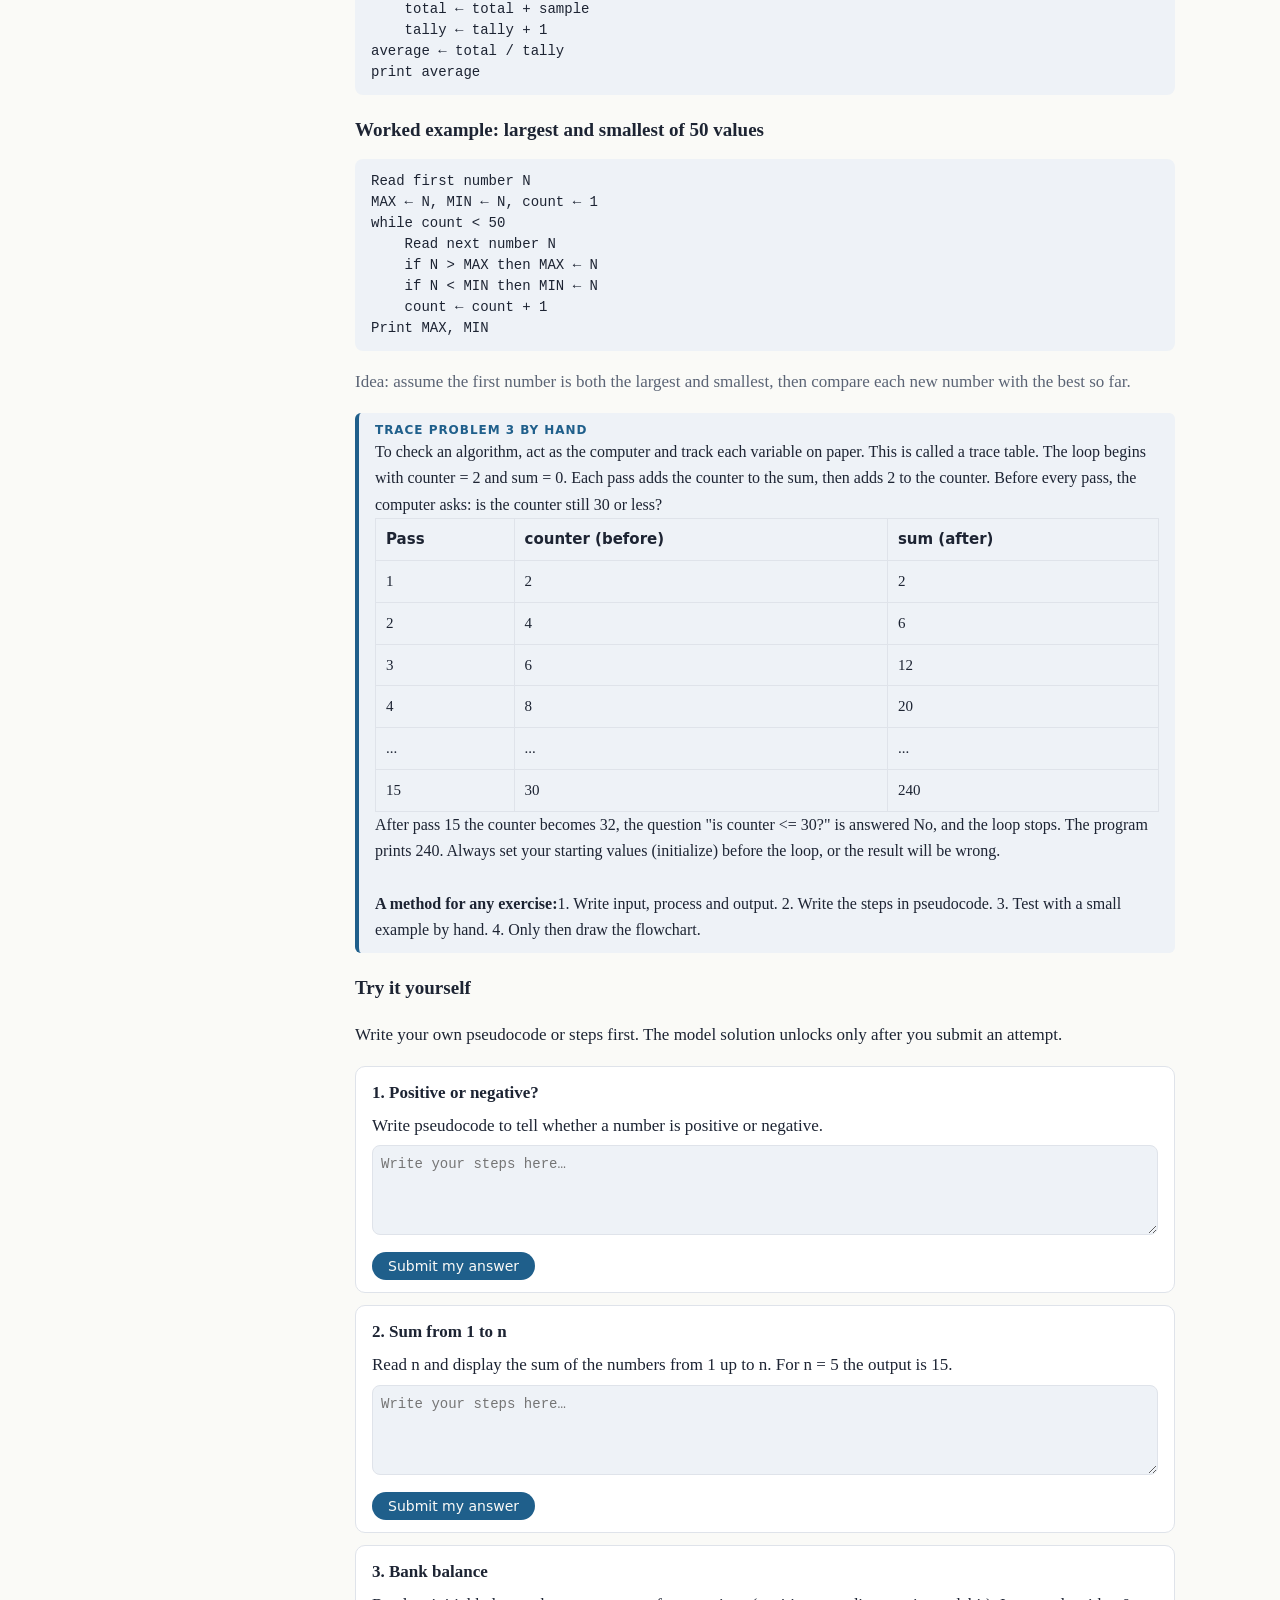
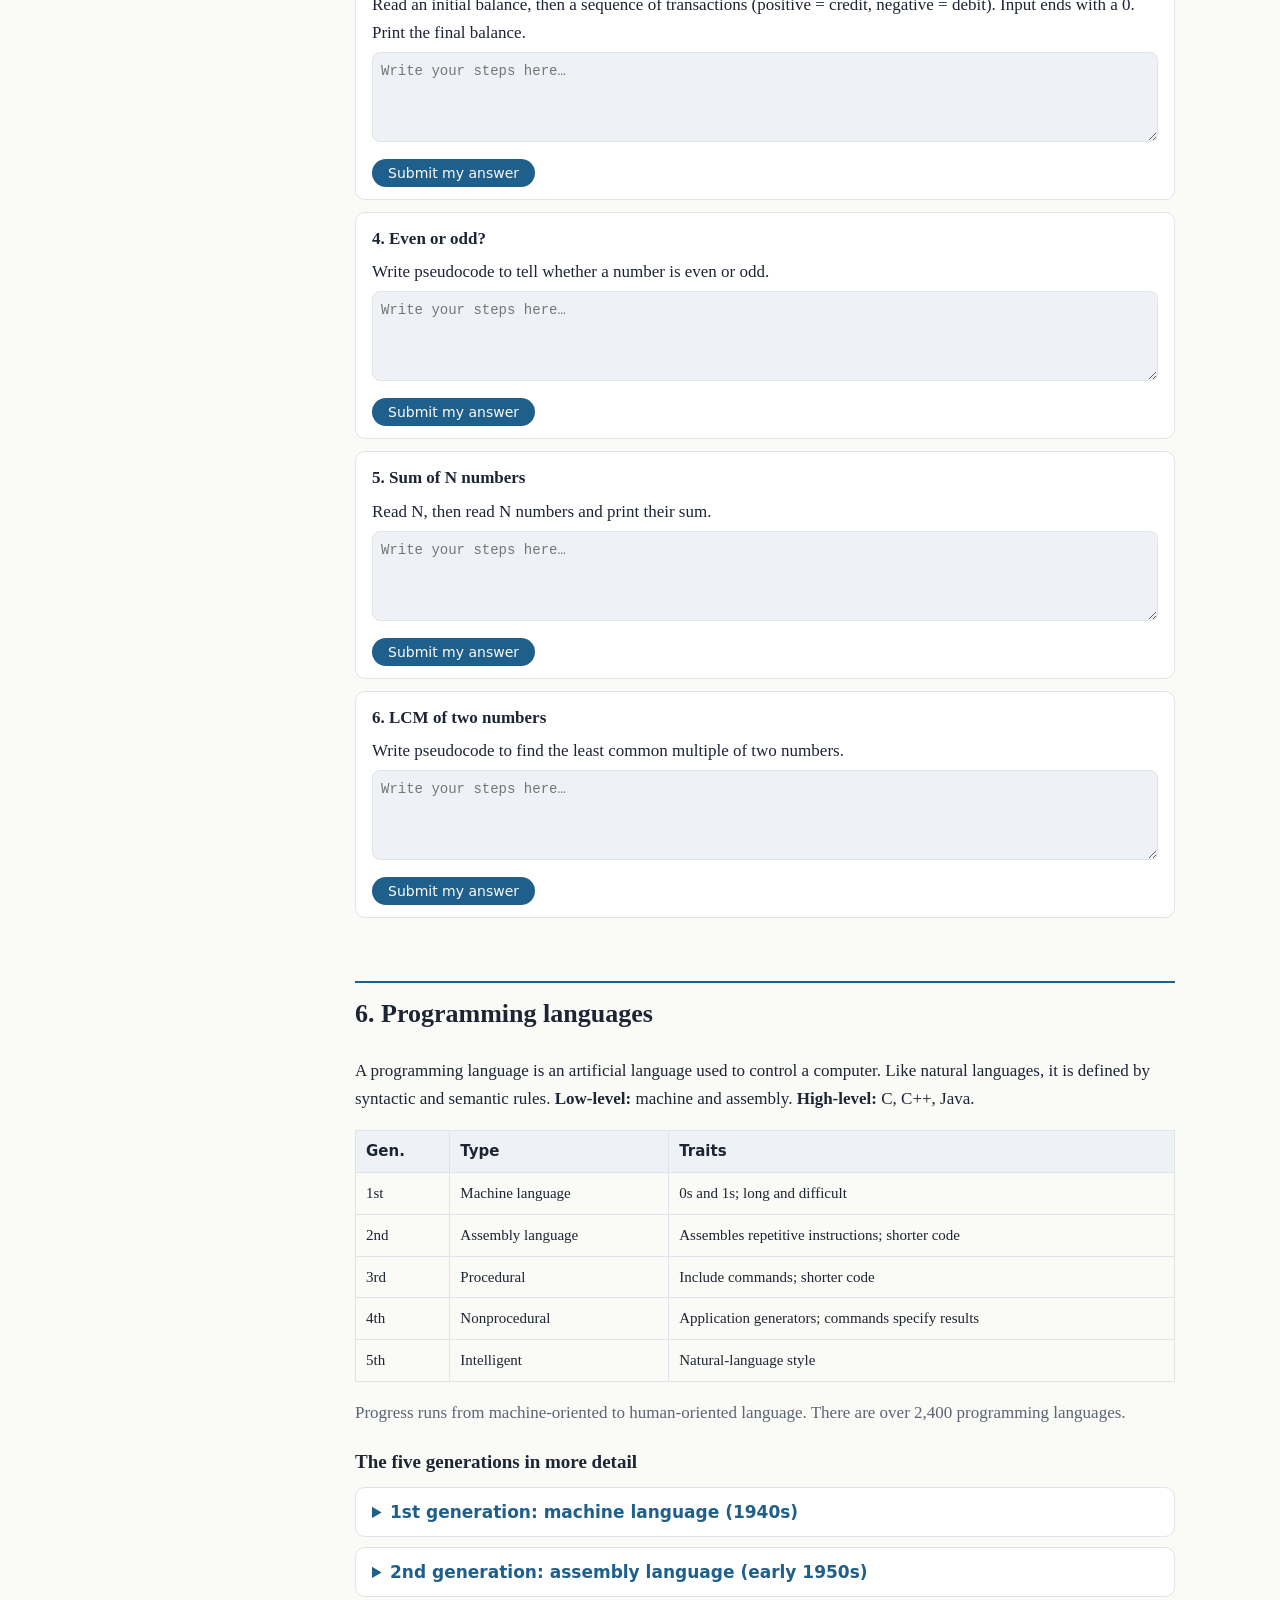
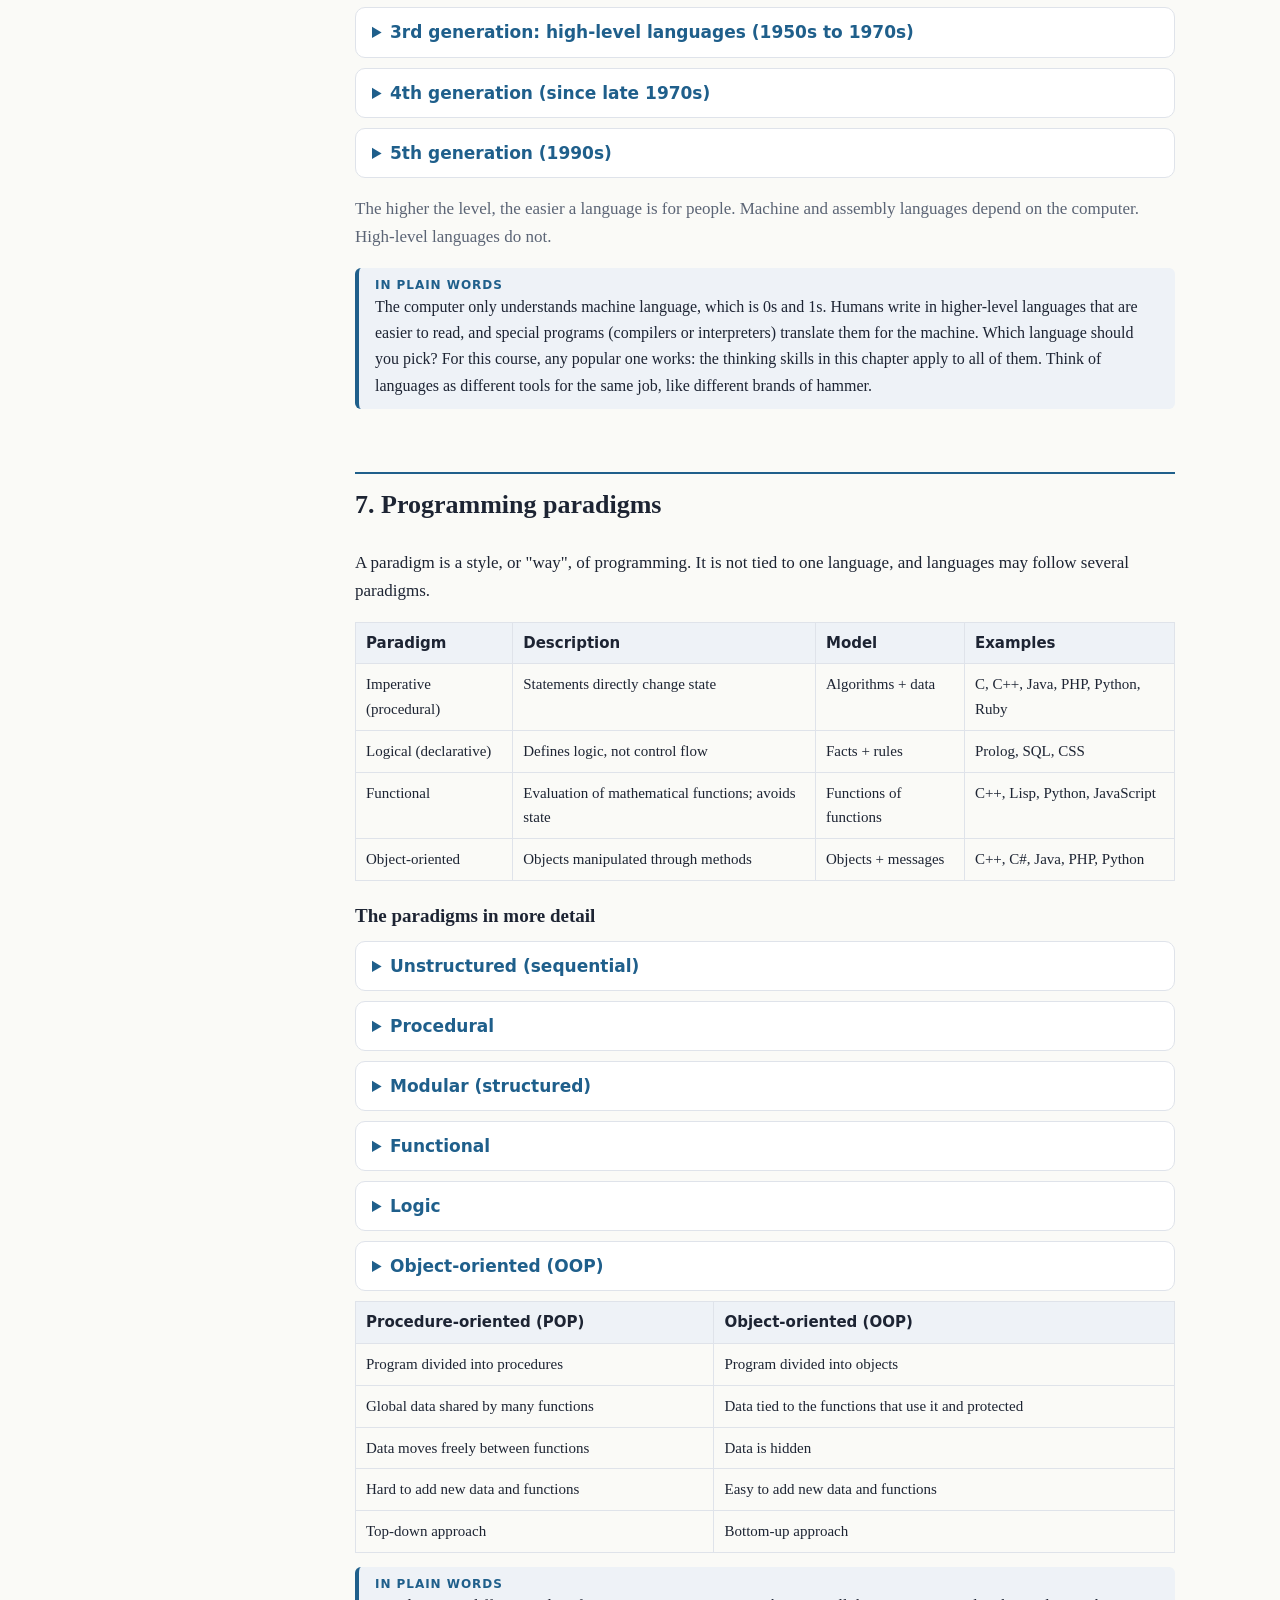
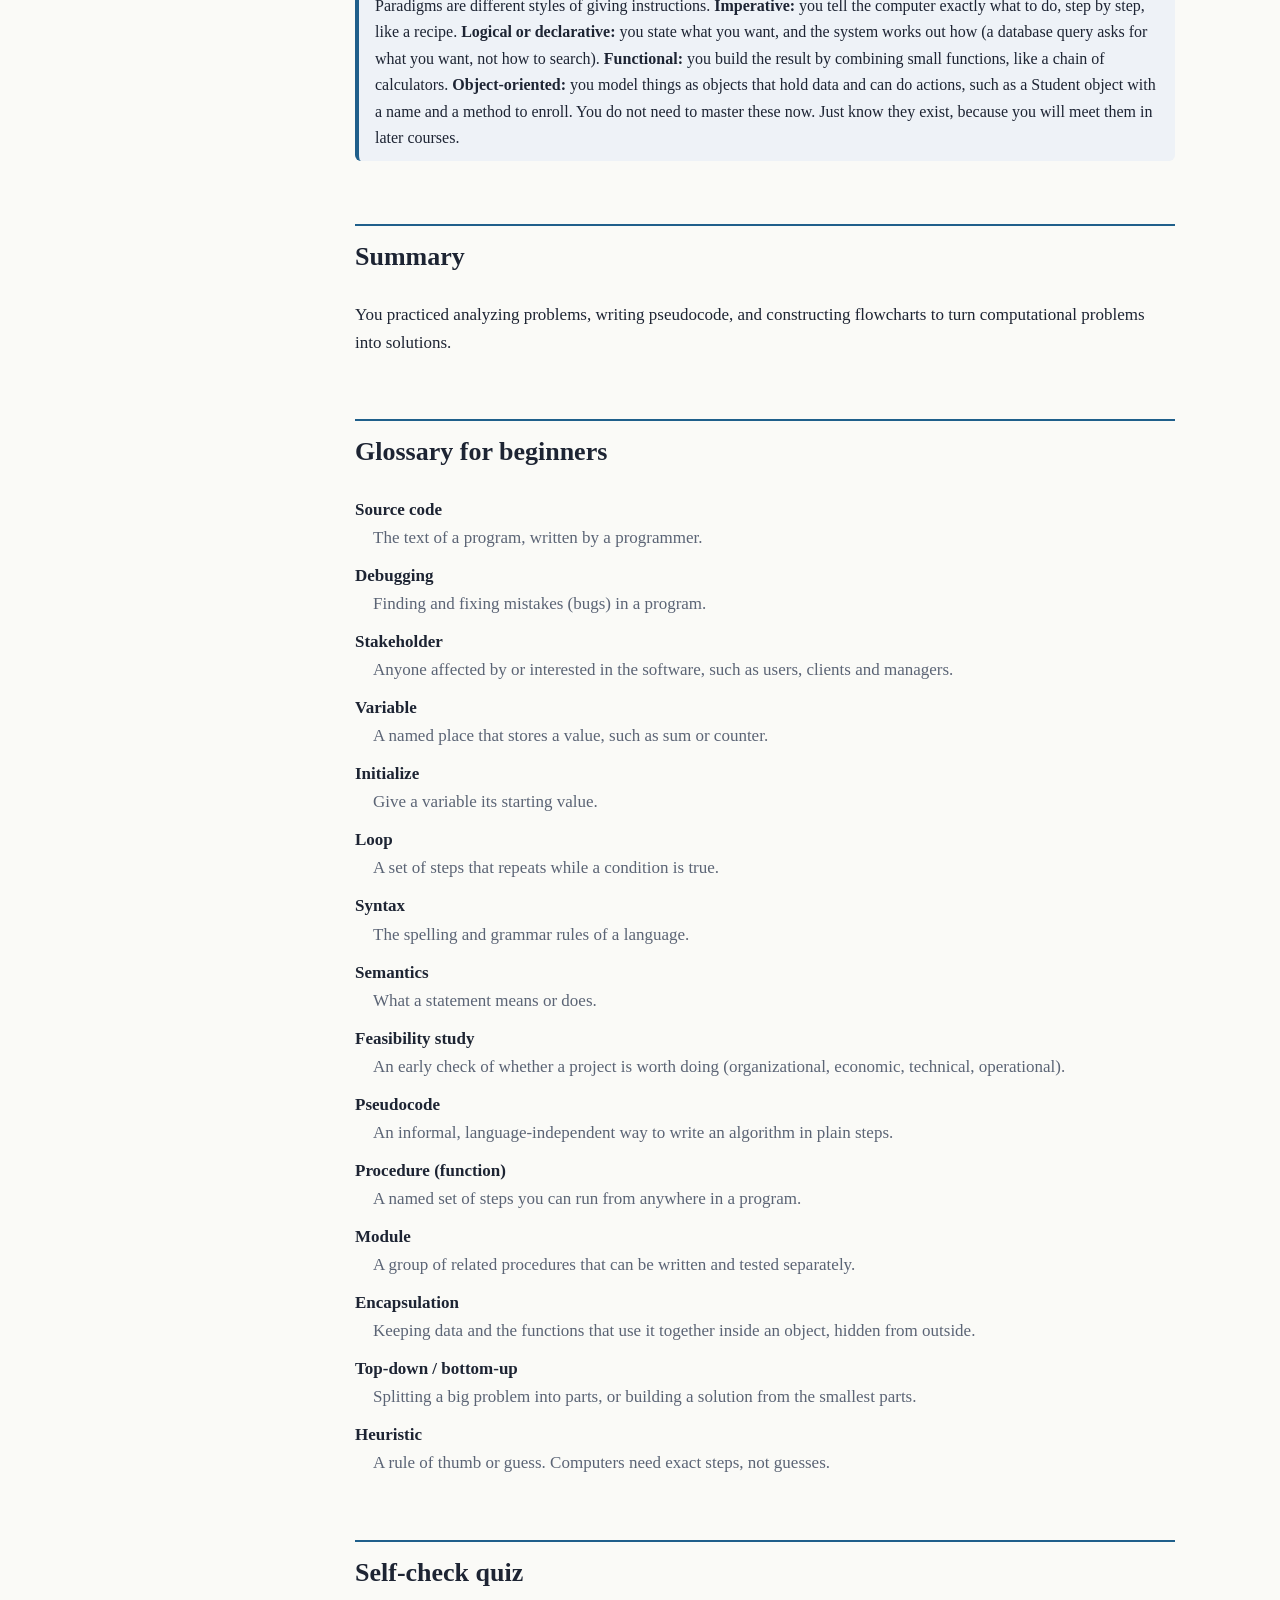
==== commit fd045595: "Update Chapter_One_Lecture_Note.html" ====
--- a/Chapter_One_Lecture_Note.html
+++ b/Chapter_One_Lecture_Note.html
@@ -52,7 +52,19 @@
 .why{font:14px system-ui;color:var(--mu);margin-top:6px}
 ol.steps ul{list-style:disc;padding-left:20px;margin:6px 0 4px}ol.steps ul li{counter-increment:none;padding-left:0;margin:5px 0}ol.steps ul li:before{content:none}
 </style></head><body>
-<nav><b>Chapter 1 contents</b><a href="#sdlc">Program development</a><a href="#analysis">Problem analysis</a><a href="#algo">Algorithms</a><a href="#flow">Flowcharts</a><a href="#practice">Worked Examples</a><a href="#langs">Languages</a><a href="#paradigms">Paradigms</a><a href="#refs">Resources</a><a href="#gloss">Glossary</a><a href="#check">Self-check</a></nav>
+<nav>
+    <b>Chapter 1 contents</b>
+    <a href="#sdlc">Program Development</a>
+    <a href="#analysis">Problem Analysis</a>
+    <a href="#algo">Algorithms</a>
+    <a href="#flow">Flowcharts</a>
+    <a href="#practice">Worked Examples</a>
+    <a href="#langs">Languages</a>
+    <a href="#paradigms">Paradigms</a>
+    <a href="#refs">Resources</a>
+    <a href="#gloss">Glossary</a>
+    <a href="#check">Self-check</a>
+</nav>
 <header>
 <h1>Chapter One<br>Basic Concepts of Programming</h1>
 <p style="color:var(--mu);text-align:center">Problem analysis, algorithm design, pseudocode, flowcharts, and an overview of languages and paradigms.</p><div class="tip" style="margin-top:24px"><b>New to programming? Start here</b>You need no prior knowledge. Read each section in order, and look for the shaded boxes like this one: they explain the ideas in plain words with everyday examples. Do the exercises with pen and paper before opening the answers. This chapter has no real code yet. It teaches you to plan a solution, which is the most important programming skill. A short glossary and self-check questions are at the end.</div></header>
